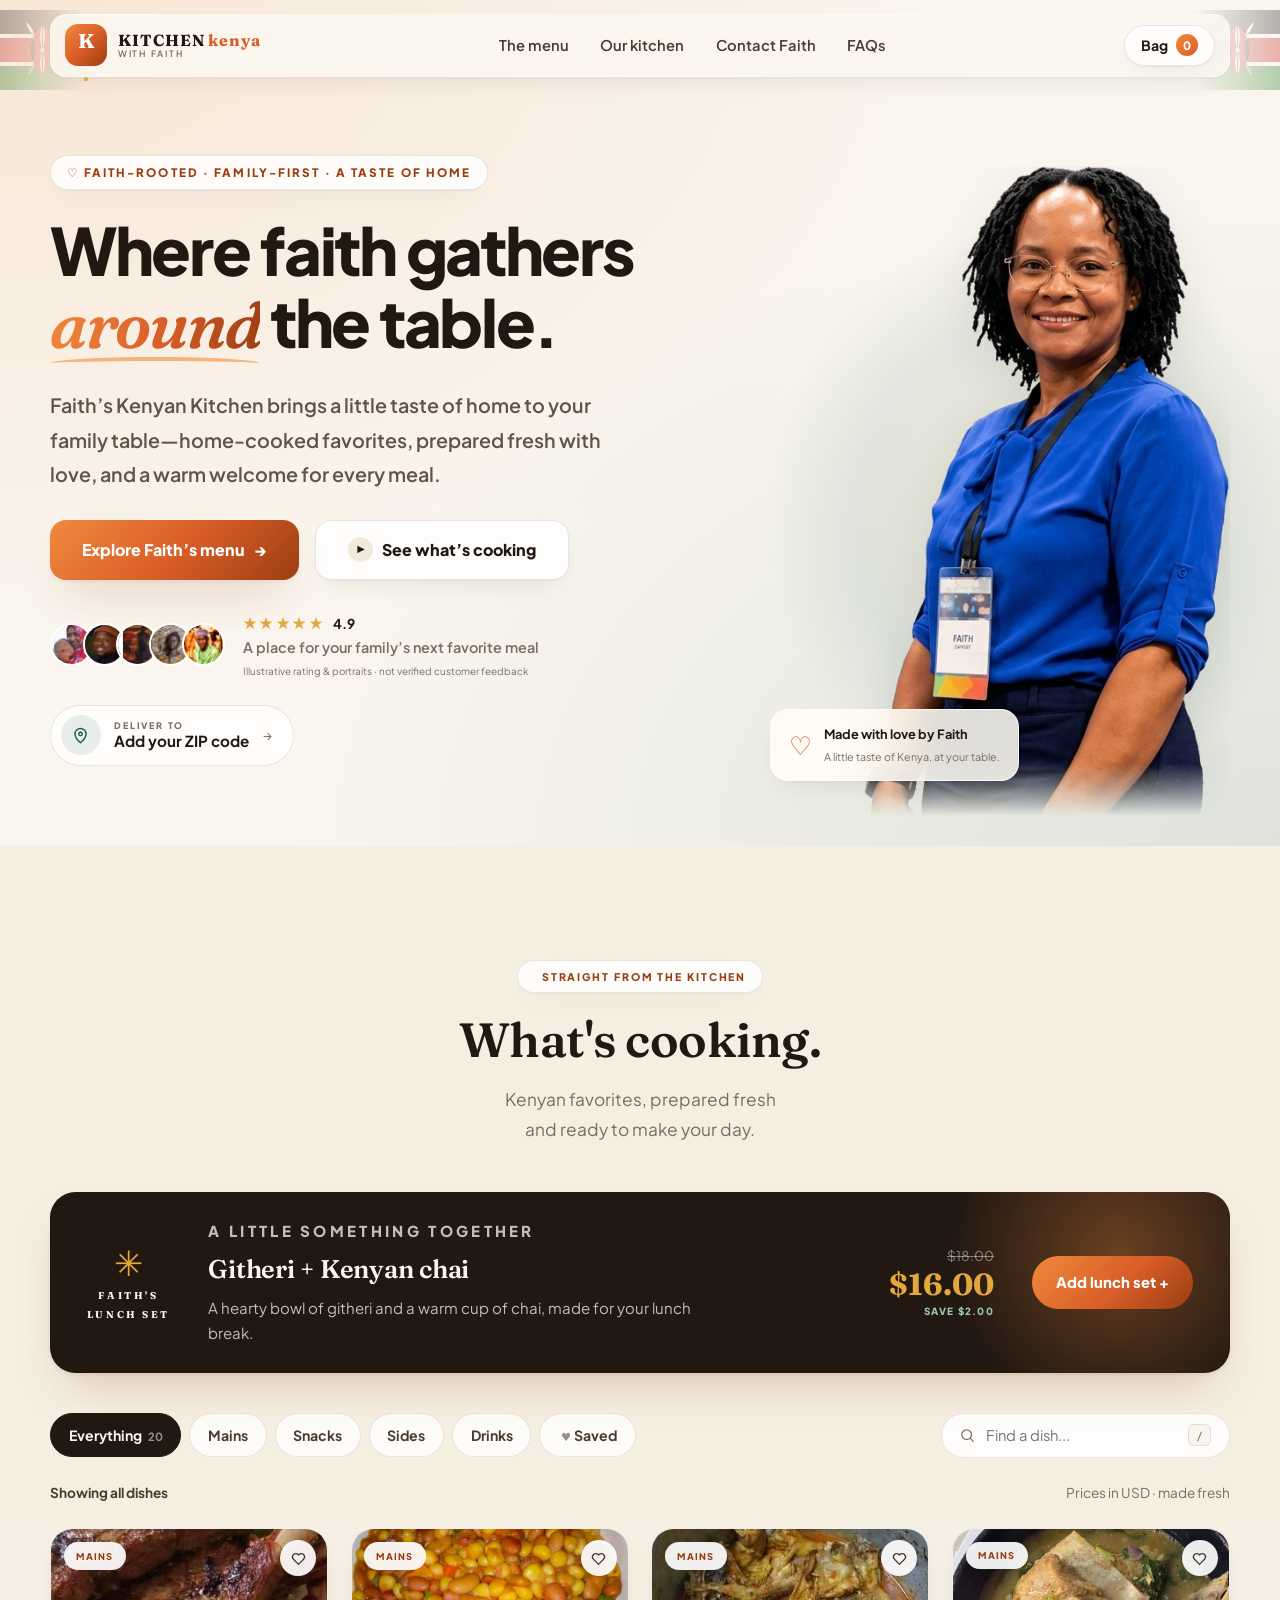
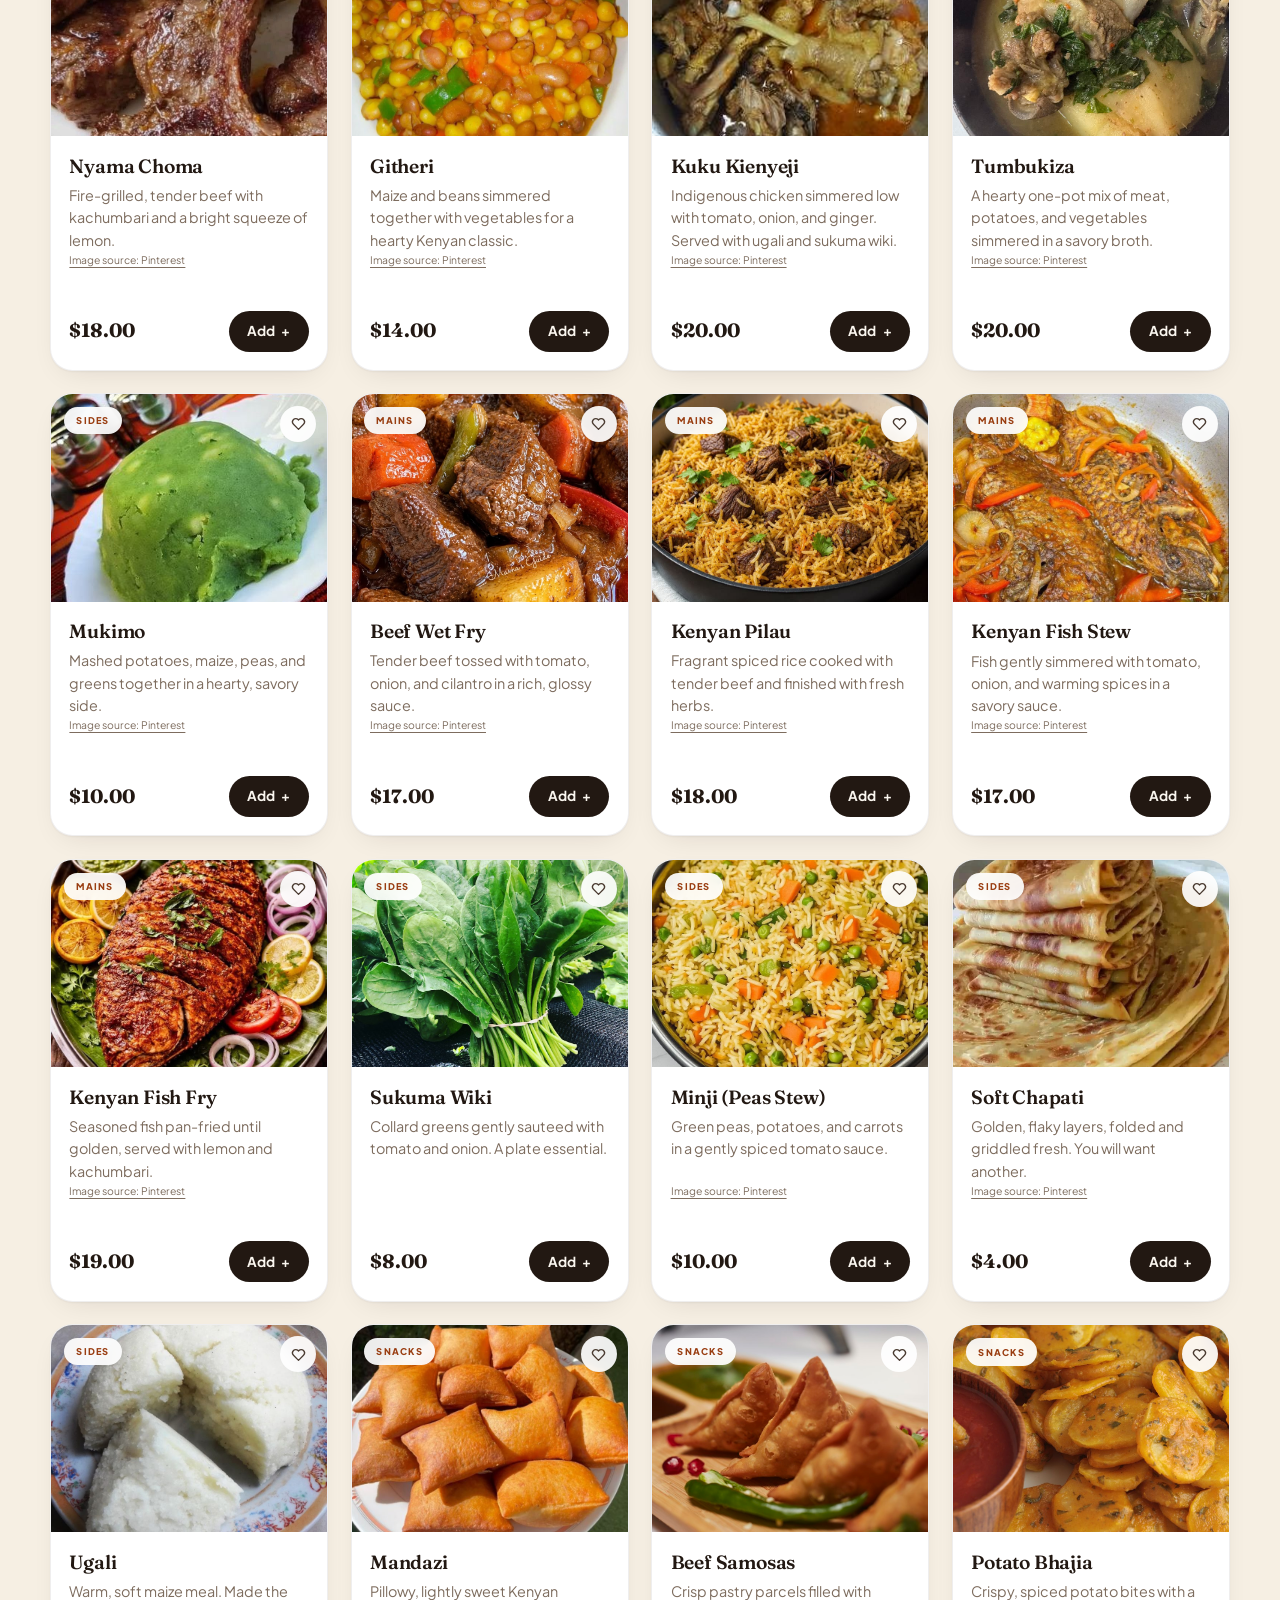
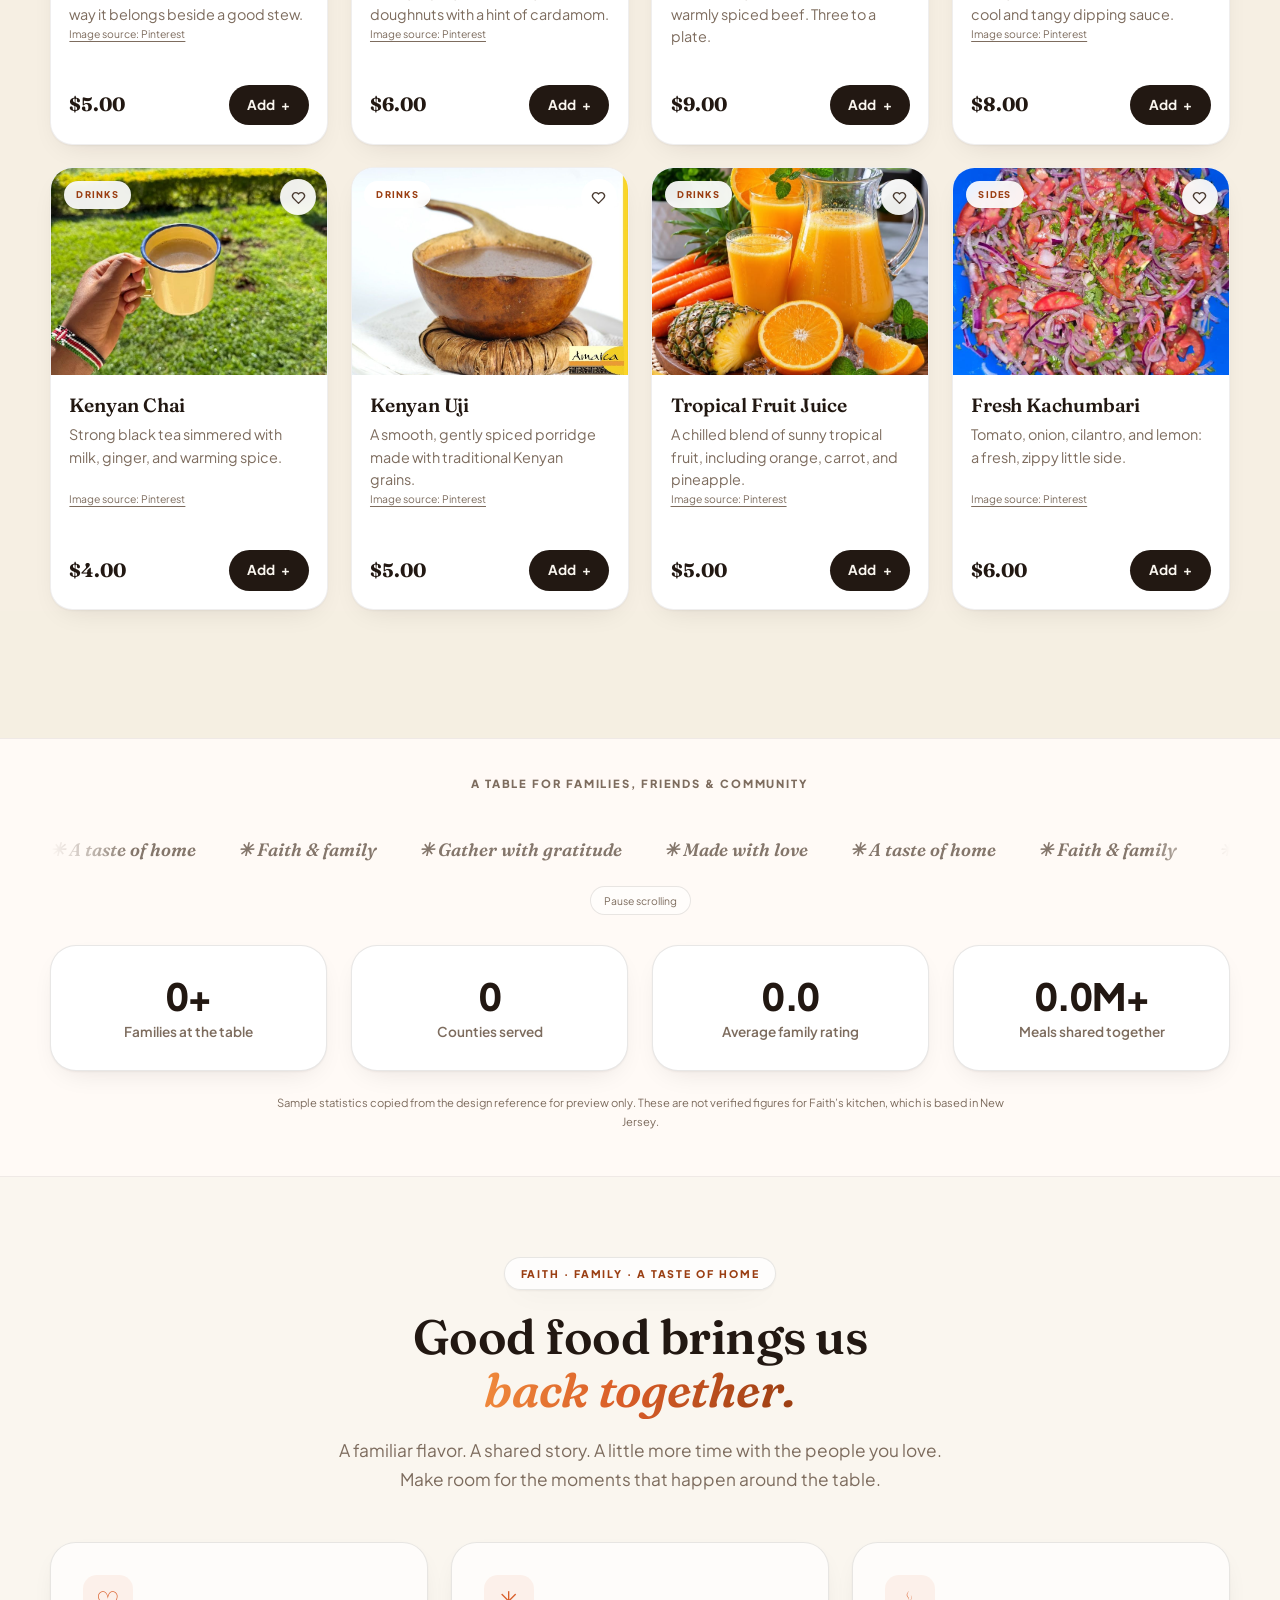
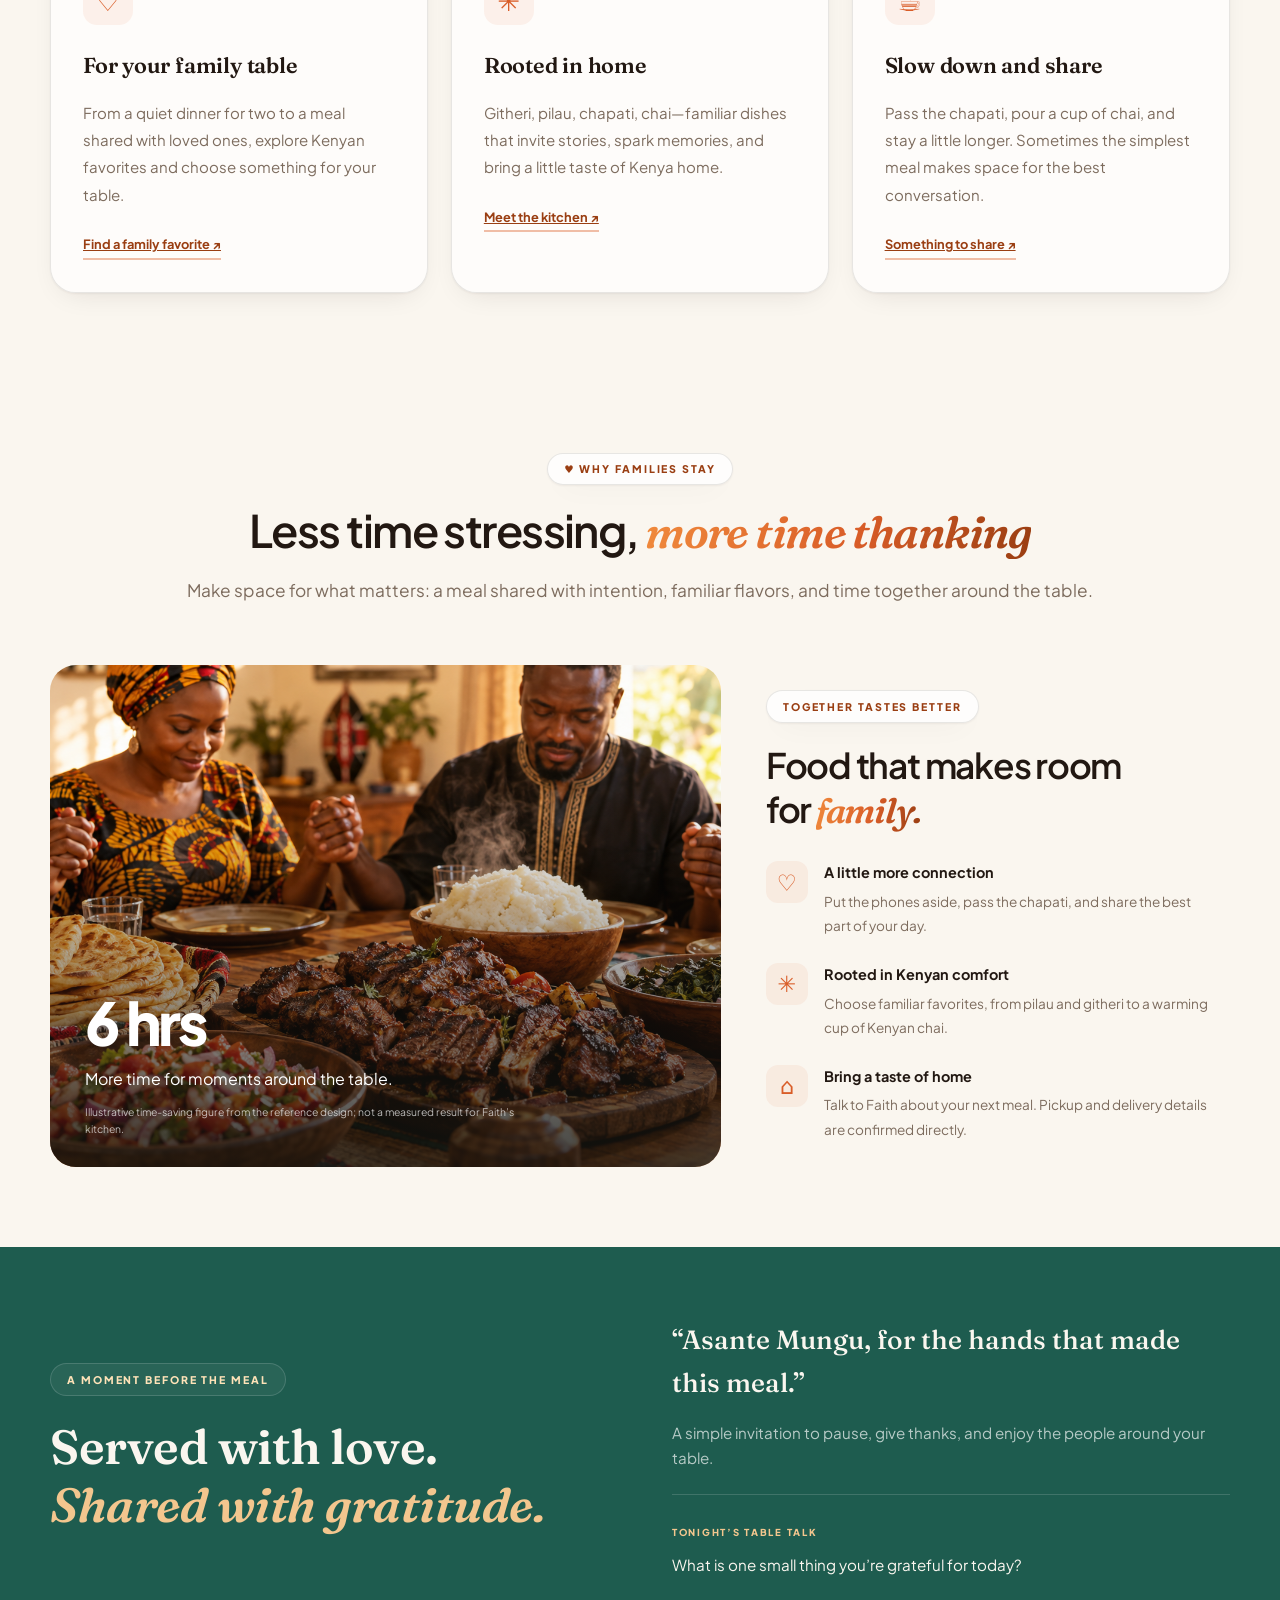
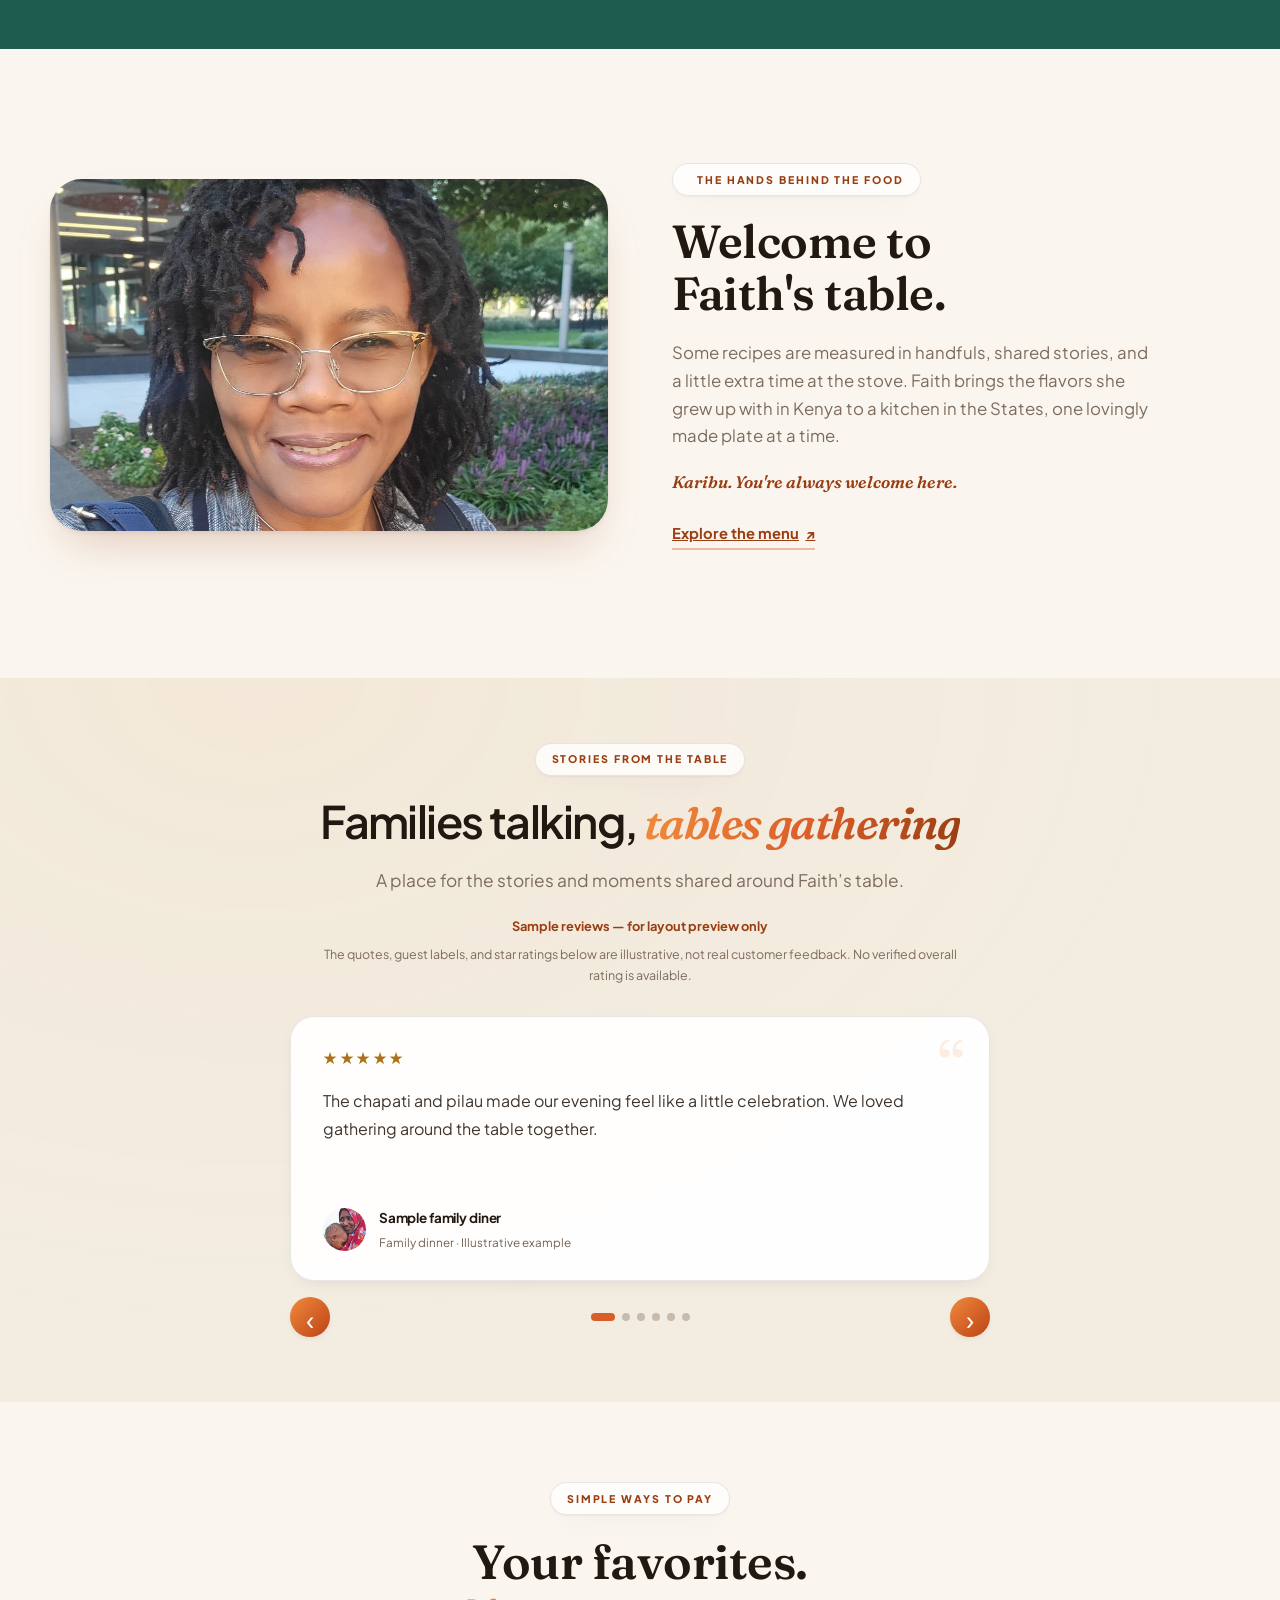
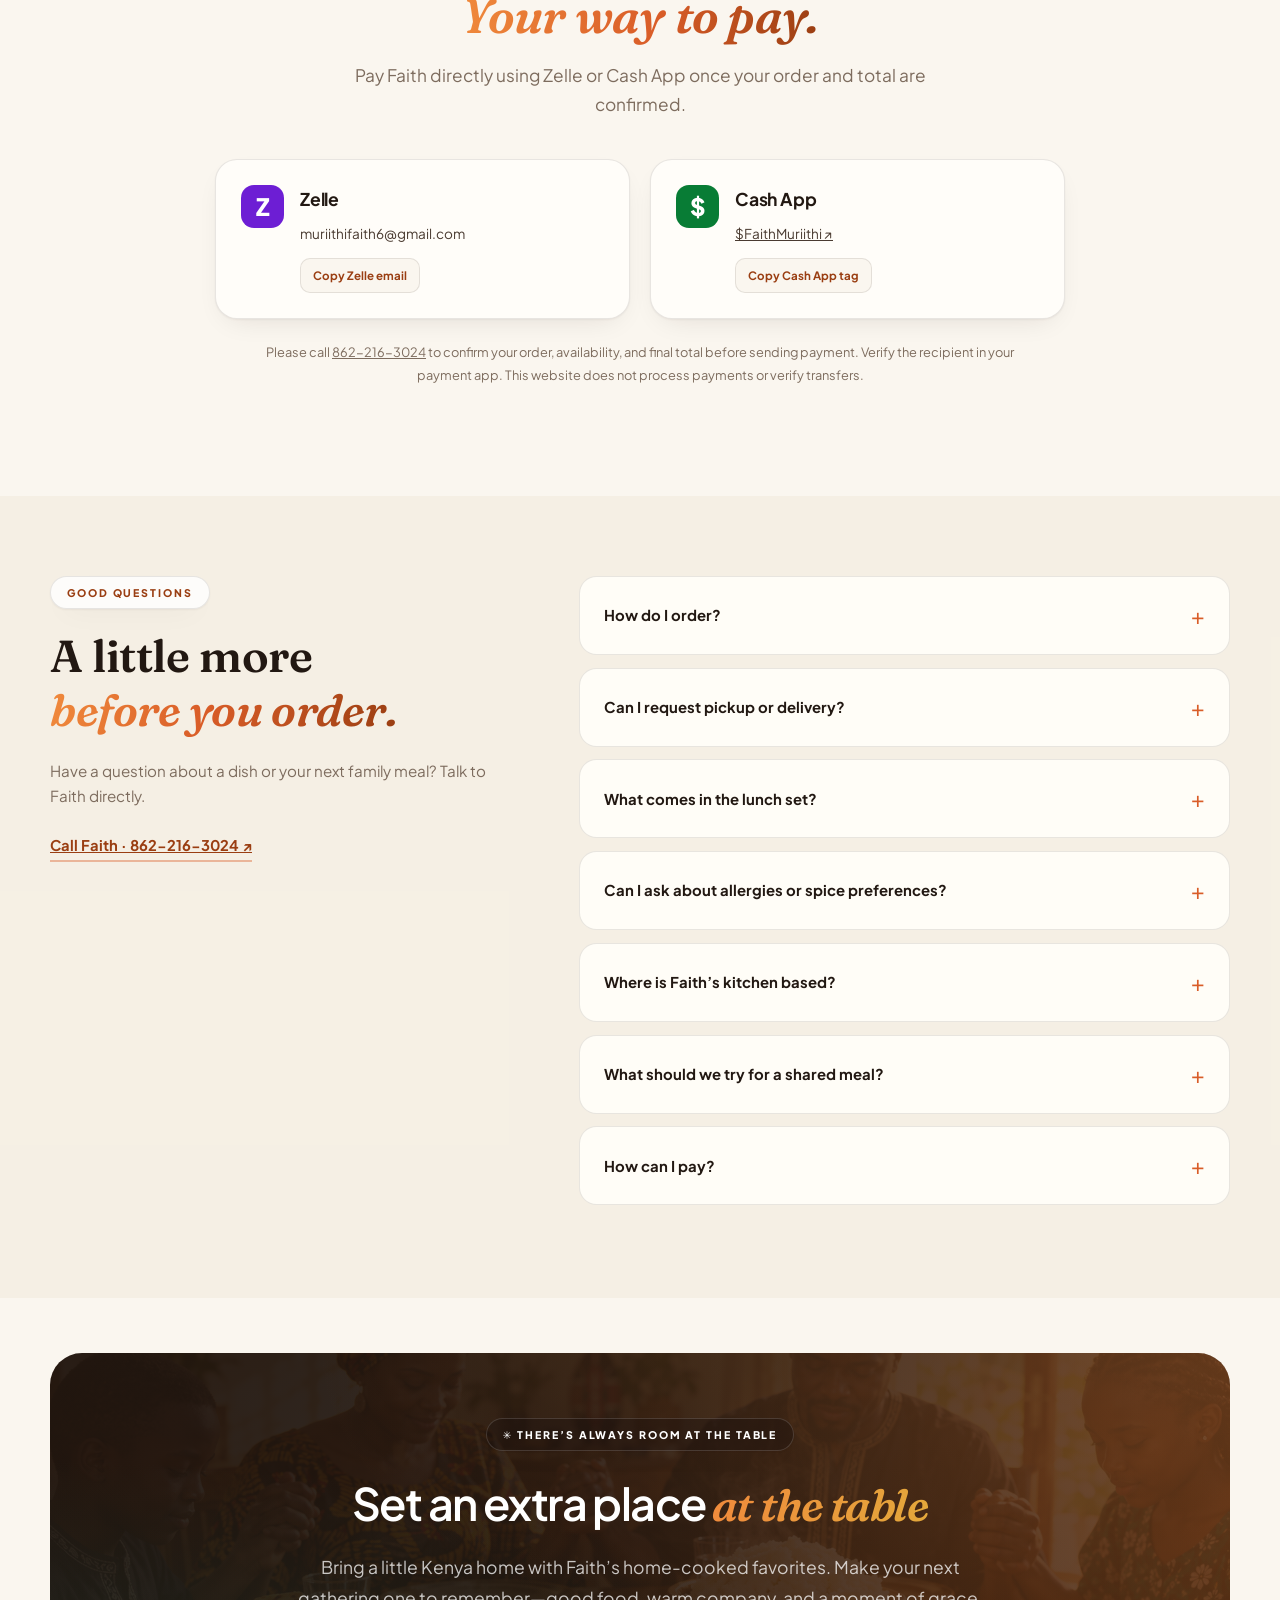
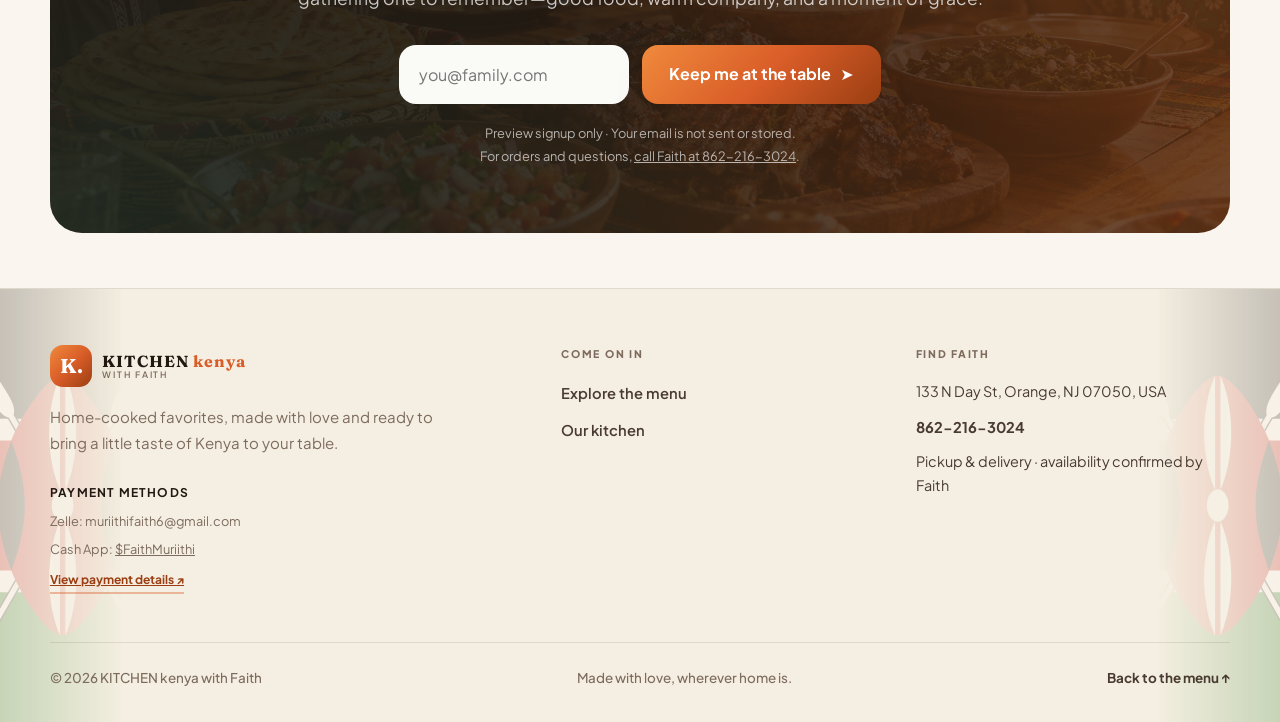
==== faith-kitchen-website/faith-kitchen/index.html @ f650b689 "commite" ====
<!DOCTYPE html>

<html lang="en">
<head>
<meta charset="utf-8"/>
<meta content="width=device-width, initial-scale=1" name="viewport"/>
<meta content="#f6f2e9" name="theme-color"/>
<meta content="Discover Kenyan home cooking by Faith. Browse the menu, find your favorite, and place an order request." name="description"/>
<title>KITCHEN kenya with Faith | A taste of home</title>
<script defer="" src="script.js"></script>
<link href="fonts.css" rel="stylesheet"/><link href="styles.css" rel="stylesheet"/><link href="reference-sections.css" rel="stylesheet"/></head>
<body>
<header class="navbar kenya-edge-accent"><div class="container"><div class="nav-inner"><a class="brand" href="#home"><span class="brand-mark">K<span>.</span></span><span class="brand-name">KITCHEN <span>kenya</span><small>with Faith</small></span></a><nav aria-label="Main navigation" class="nav-links"><a href="#menu">The menu</a><a href="#story">Our kitchen</a><a href="#contact">Contact Faith</a><a href="#questions">FAQs</a></nav><div class="nav-actions"><button aria-label="Open shopping bag" class="cart-button" id="open-cart">Bag <span class="cart-count" id="cart-count">0</span></button><button aria-controls="mobile-menu" aria-expanded="false" aria-label="Open menu" class="menu-toggle" id="menu-toggle">☰</button></div></div></div><div class="mobile-menu" id="mobile-menu"><div class="container"><nav><a href="#menu">The menu</a><a href="#story">Our kitchen</a><a href="#contact">Contact Faith</a><a href="#questions">FAQs</a></nav></div></div><span aria-hidden="true" class="kenya-flag-edge kenya-flag-left"></span><span aria-hidden="true" class="kenya-flag-edge kenya-flag-right"></span></header>
<main id="home">
<section aria-labelledby="hero-title" class="hero reference-hero"><div class="container reference-hero-inner portrait-hero-layout"><div class="portrait-hero-copy"><p class="eyebrow-pill">♡ Faith-rooted · Family-first · A taste of home</p><h1>Where faith gathers <em class="reference-italic">around</em> the table.</h1><p class="reference-hero-sub">Faith’s Kenyan Kitchen brings a little taste of home to your family table—home-cooked favorites, prepared fresh with love, and a warm welcome for every meal.</p><div class="reference-actions"><a class="btn btn-primary btn-lg sheen" href="#menu">Explore Faith’s menu <span>→</span></a><a class="btn btn-ghost btn-lg" href="#menu"><span class="play-dot">▶</span> See what’s cooking</a></div><div class="reference-proof"><div class="reference-avatars"><img alt="Illustrative family portrait" src="assets/guest-0.jpg"/><img alt="Illustrative family portrait" src="assets/guest-1.jpg"/><img alt="Illustrative family portrait" src="assets/guest-2.jpg"/><img alt="Illustrative family portrait" src="assets/guest-3.jpg"/><img alt="Illustrative family portrait" src="assets/guest-4.jpg"/></div><div><div class="reference-stars">★★★★★ <strong>4.9</strong></div><p>A place for your family’s next favorite meal</p><small>Illustrative rating &amp; portraits · not verified customer feedback</small></div></div><div class="reference-delivery"><button class="delivery-prompt" id="hero-open-area" type="button">
<span aria-hidden="true" class="delivery-pin"><svg fill="none" viewbox="0 0 24 24"><path d="M19 10.1c0 5.2-7 11-7 11s-7-5.8-7-11a7 7 0 1 1 14 0Z" stroke="currentColor" stroke-width="1.8"></path><circle cx="12" cy="10" r="2.2" stroke="currentColor" stroke-width="1.8"></circle></svg></span>
<span class="delivery-copy"><small>DELIVER TO</small><strong id="hero-area-label">Add your ZIP code</strong></span>
<span aria-hidden="true" class="delivery-arrow">→</span>
</button></div></div><div class="portrait-hero-art"><div aria-hidden="true" class="portrait-halo"></div><img alt="Faith, the home cook behind Kitchen Kenya with Faith" class="faith-cutout" fetchpriority="high" src="assets/faith-cutout.png"/><div class="portrait-label"><span aria-hidden="true">♡</span><div><strong>Made with love by Faith</strong><small>A little taste of Kenya, at your table.</small></div></div></div></div></section><section aria-labelledby="menu-title" class="menu-section" id="menu"><div class="container">
<div class="section-head">
<div><p class="eyebrow-pill"><span class="eyebrow-line"></span> Straight from the kitchen</p><h2 id="menu-title">What's cooking<span class="heading-period">.</span></h2></div>
<p class="section-sub">Kenyan favorites, prepared fresh<br/>and ready to make your day.</p>
</div>
<div class="combo-banner">
<div aria-hidden="true" class="combo-art"><span>✳</span><span>FAITH'S<br/>LUNCH SET</span></div>
<div class="combo-copy"><p class="combo-kicker">A little something together</p><h3>Githeri + Kenyan chai</h3><p>A hearty bowl of githeri and a warm cup of chai, made for your lunch break.</p></div>
<div class="combo-price"><span class="old-price">$18.00</span><strong>$16.00</strong><small>Save $2.00</small></div>
<button class="combo-add" id="add-combo" type="button">Add lunch set <span aria-hidden="true">+</span></button>
</div>
<div class="menu-controls">
<div aria-label="Filter dishes by category" class="category-list" id="category-list" role="group">
<button class="category-button is-active" data-category="All" type="button">Everything <span id="dish-count">18</span></button>
<button class="category-button" data-category="Mains" type="button">Mains</button>
<button class="category-button" data-category="Snacks" type="button">Snacks</button>
<button class="category-button" data-category="Sides" type="button">Sides</button>
<button class="category-button" data-category="Drinks" type="button">Drinks</button>
<button class="category-button saved-filter" data-category="Saved" type="button"><span aria-hidden="true">♥</span> Saved</button>
</div>
<label class="search-box">
<svg aria-hidden="true" fill="none" viewbox="0 0 24 24"><circle cx="10.8" cy="10.8" r="6.8" stroke="currentColor" stroke-width="1.7"></circle><path d="m16 16 4.2 4.2" stroke="currentColor" stroke-linecap="round" stroke-width="1.7"></path></svg>
<input aria-label="Search dishes" id="menu-search" placeholder="Find a dish..." type="search"/>
<kbd>/</kbd>
</label>
</div>
<div class="results-line"><p aria-live="polite" id="results-count">Showing all dishes</p><span>Prices in USD <span aria-hidden="true">·</span> made fresh</span></div>
<div class="menu-grid" id="menu-grid"></div>
<p class="empty-state" hidden="" id="empty-state">No dishes found. Try another name or category.</p>
</div></section><section class="reference-social"><div class="container"><p class="reference-trust-title">A TABLE FOR FAMILIES, FRIENDS &amp; COMMUNITY</p><div aria-hidden="true" class="reference-marquee animated-marquee"><div class="marquee-track"><div class="marquee-group"><span>✳ A taste of home</span><span>✳ Faith &amp; family</span><span>✳ Gather with gratitude</span><span>✳ Made with love</span><span>✳ A taste of home</span><span>✳ Faith &amp; family</span><span>✳ Gather with gratitude</span><span>✳ Made with love</span></div><div aria-hidden="true" class="marquee-group"><span>✳ A taste of home</span><span>✳ Faith &amp; family</span><span>✳ Gather with gratitude</span><span>✳ Made with love</span><span>✳ A taste of home</span><span>✳ Faith &amp; family</span><span>✳ Gather with gratitude</span><span>✳ Made with love</span></div></div></div><button aria-pressed="false" class="marquee-control" type="button">Pause scrolling</button><div class="reference-stats"><article><strong aria-label="12,400+" data-count-decimals="0" data-count-suffix="+" data-count-target="12400">12,400+</strong><span>Families at the table</span></article><article><strong aria-label="38" data-count-decimals="0" data-count-suffix="" data-count-target="38">38</strong><span>Counties served</span></article><article><strong aria-label="4.9" data-count-decimals="1" data-count-suffix="" data-count-target="4.9">4.9</strong><span>Average family rating</span></article><article><strong aria-label="1.2M+" data-count-decimals="1" data-count-suffix="M+" data-count-target="1.2">1.2M+</strong><span>Meals shared together</span></article></div><p class="reference-demo-note">Sample statistics copied from the design reference for preview only. These are not verified figures for Faith’s kitchen, which is based in New Jersey.</p></div></section>
<section aria-labelledby="gather-title" class="gather-section"><div class="container"><div class="section-head"><p class="eyebrow-pill">Faith · Family · A taste of home</p><h2 id="gather-title">Good food brings us<br/><em class="grad-italic">back together.</em></h2><p class="section-sub">A familiar flavor. A shared story. A little more time with the people you love. Make room for the moments that happen around the table.</p></div><div class="gather-grid"><article class="gather-card"><span aria-hidden="true" class="gather-icon">♡</span><h3>For your family table</h3><p>From a quiet dinner for two to a meal shared with loved ones, explore Kenyan favorites and choose something for your table.</p><a class="text-button" href="#menu">Find a family favorite ↗</a></article><article class="gather-card"><span aria-hidden="true" class="gather-icon">✳</span><h3>Rooted in home</h3><p>Githeri, pilau, chapati, chai—familiar dishes that invite stories, spark memories, and bring a little taste of Kenya home.</p><a class="text-button" href="#story">Meet the kitchen ↗</a></article><article class="gather-card"><span aria-hidden="true" class="gather-icon">☕</span><h3>Slow down and share</h3><p>Pass the chapati, pour a cup of chai, and stay a little longer. Sometimes the simplest meal makes space for the best conversation.</p><a class="text-button" href="#menu">Something to share ↗</a></article></div></div></section>
<section class="reference-benefits"><div class="container"><div class="section-head benefit-reveal"><p class="eyebrow-pill">♥ Why families stay</p><h2>Less time stressing, <em class="reference-italic">more time thanking</em></h2><p class="section-sub">Make space for what matters: a meal shared with intention, familiar flavors, and time together around the table.</p></div><div class="benefit-layout"><figure class="benefit-image benefit-reveal"><img alt="A Kenyan family giving thanks around a table of Kenyan food" loading="lazy" src="assets/family-table.png"/><figcaption><strong aria-label="6 hours, illustrative time-saving figure" data-count-decimals="0" data-count-suffix=" hrs" data-count-target="6">6 hrs</strong><p>More time for moments around the table.</p><small>Illustrative time-saving figure from the reference design; not a measured result for Faith’s kitchen.</small></figcaption></figure><div class="benefit-copy benefit-reveal"><p class="eyebrow-pill">Together tastes better</p><h3>Food that makes room<br/>for <em class="reference-italic">family.</em></h3><article><span>♡</span><div><h4>A little more connection</h4><p>Put the phones aside, pass the chapati, and share the best part of your day.</p></div></article><article><span>✳</span><div><h4>Rooted in Kenyan comfort</h4><p>Choose familiar favorites, from pilau and githeri to a warming cup of Kenyan chai.</p></div></article><article><span>⌂</span><div><h4>Bring a taste of home</h4><p>Talk to Faith about your next meal. Pickup and delivery details are confirmed directly.</p></div></article></div></div></div></section><section aria-labelledby="grace-title" class="grace-section"><div class="container grace-panel"><div><p class="eyebrow-pill">A moment before the meal</p><h2 id="grace-title">Served with love.<br/><em>Shared with gratitude.</em></h2></div><div class="grace-copy"><blockquote>“Asante Mungu, for the hands that made this meal.”</blockquote><p>A simple invitation to pause, give thanks, and enjoy the people around your table.</p><div class="table-prompt"><span>TONIGHT’S TABLE TALK</span><p>What is one small thing you’re grateful for today?</p></div></div></div></section><section aria-labelledby="story-title" class="story-section" id="story"><div class="container story-grid">
<div class="story-image"><img alt="Faith, the home cook behind Kitchen Kenya with Faith" src="assets/faith-story.jpg" style="object-position: center 36%;"/></div>
<div class="story-copy"><p class="eyebrow-pill"><span class="eyebrow-line"></span> The hands behind the food</p><h2 id="story-title">Welcome to<br/>Faith's table.</h2><p>Some recipes are measured in handfuls, shared stories, and a little extra time at the stove. Faith brings the flavors she grew up with in Kenya to a kitchen in the States, one lovingly made plate at a time.</p><p class="story-signature">Karibu. You're always welcome here.</p><a class="text-button" href="#menu">Explore the menu <span aria-hidden="true">↗</span></a></div>
</div></section>
<section aria-labelledby="reviews-title" class="reviews-section reference-reviews" id="testimonials"><div class="container"><div class="section-head"><p class="eyebrow-pill">Stories from the table</p><h2 id="reviews-title">Families talking, <em class="reference-italic">tables gathering</em></h2><p class="section-sub">A place for the stories and moments shared around Faith’s table.</p></div><div class="review-disclosure"><strong>Sample reviews — for layout preview only</strong><p>The quotes, guest labels, and star ratings below are illustrative, not real customer feedback. No verified overall rating is available.</p></div><div class="reviews-grid"><article class="review-card reference-review-slide active"><div aria-label="Illustrative five-star rating" class="review-stars">★★★★★ <small>Sample rating</small></div><span aria-hidden="true" class="review-quote-mark">“</span><blockquote>The chapati and pilau made our evening feel like a little celebration. We loved gathering around the table together.</blockquote><div class="review-person"><span aria-hidden="true" class="review-avatar"><img alt="Illustrative portrait" src="assets/guest-0.jpg"/></span><div><h3>Sample family diner</h3><p>Family dinner · Illustrative example</p></div></div></article><article class="review-card reference-review-slide"><div aria-label="Illustrative five-star rating" class="review-stars">★★★★★ <small>Sample rating</small></div><span aria-hidden="true" class="review-quote-mark">“</span><blockquote>A warm bowl of githeri and a cup of chai—simple, comforting flavors that made a busy day feel a little slower.</blockquote><div class="review-person"><span aria-hidden="true" class="review-avatar"><img alt="Illustrative portrait" src="assets/guest-1.jpg"/></span><div><h3>Sample lunch guest</h3><p>A comforting lunch · Illustrative example</p></div></div></article><article class="review-card reference-review-slide"><div aria-label="Illustrative five-star rating" class="review-stars">★★★★★ <small>Sample rating</small></div><span aria-hidden="true" class="review-quote-mark">“</span><blockquote>The familiar Kenyan flavors brought back such lovely memories. Sharing the meal was the best part of our weekend.</blockquote><div class="review-person"><span aria-hidden="true" class="review-avatar"><img alt="Illustrative portrait" src="assets/guest-2.jpg"/></span><div><h3>Sample returning guest</h3><p>A taste of home · Illustrative example</p></div></div></article><article aria-hidden="true" class="review-card reference-review-slide"><div aria-label="Illustrative five-star rating" class="review-stars">★★★★★ <small>Sample rating</small></div><span aria-hidden="true" class="review-quote-mark">“</span><blockquote>Passing chapati around the table made our weekend dinner feel extra special. Simple food, good conversation, and everyone together.</blockquote><div class="review-person"><span aria-hidden="true" class="review-avatar"><img alt="Illustrative portrait" src="assets/guest-3.jpg"/></span><div><h3>Sample family host</h3><p>Sharing a weekend meal · Illustrative example</p></div></div></article><article aria-hidden="true" class="review-card reference-review-slide"><div aria-label="Illustrative five-star rating" class="review-stars">★★★★★ <small>Sample rating</small></div><span aria-hidden="true" class="review-quote-mark">“</span><blockquote>A cup of Kenyan chai and a few mandazi made the perfect excuse to sit down, catch up, and enjoy a little time together.</blockquote><div class="review-person"><span aria-hidden="true" class="review-avatar"><img alt="Illustrative portrait" src="assets/guest-4.jpg"/></span><div><h3>Sample chai guest</h3><p>A moment to slow down · Illustrative example</p></div></div></article><article aria-hidden="true" class="review-card reference-review-slide"><div aria-label="Illustrative five-star rating" class="review-stars">★★★★★ <small>Sample rating</small></div><span aria-hidden="true" class="review-quote-mark">“</span><blockquote>Pilau and kachumbari are the flavors I think of when I think of home. This is the kind of meal I love sharing with family.</blockquote><div class="review-person"><span aria-hidden="true" class="review-avatar"><img alt="Illustrative portrait" src="assets/guest-0.jpg"/></span><div><h3>Sample home-food lover</h3><p>Familiar flavors · Illustrative example</p></div></div></article></div><div class="review-carousel-controls"><button aria-label="Previous sample review" class="reference-next" id="previous-review" type="button">‹</button><div aria-label="Select sample review" class="review-dots"><button aria-label="Show sample review 1" aria-pressed="true" data-review-index="0" type="button"></button><button aria-label="Show sample review 2" aria-pressed="false" data-review-index="1" type="button"></button><button aria-label="Show sample review 3" aria-pressed="false" data-review-index="2" type="button"></button><button aria-label="Show sample review 4" aria-pressed="false" data-review-index="3" type="button"></button><button aria-label="Show sample review 5" aria-pressed="false" data-review-index="4" type="button"></button><button aria-label="Show sample review 6" aria-pressed="false" data-review-index="5" type="button"></button></div><button aria-label="Next sample review" class="reference-next" id="next-review" type="button">›</button></div><p aria-live="polite" class="sr-only" id="review-position">Sample review 1 of 6</p></div></section><section aria-labelledby="payments-title" class="payments-section" id="payments"><div class="container"><div class="section-head"><p class="eyebrow-pill">Simple ways to pay</p><h2 id="payments-title">Your favorites.<br/><em class="reference-italic">Your way to pay.</em></h2><p class="section-sub">Pay Faith directly using Zelle or Cash App once your order and total are confirmed.</p></div><div class="payment-methods"><article class="payment-method"><span aria-hidden="true" class="payment-badge zelle-badge">Z</span><div><h3>Zelle</h3><p class="payment-handle">muriithifaith6@gmail.com</p><button class="payment-copy" data-copy-payment="muriithifaith6@gmail.com" type="button">Copy Zelle email</button></div></article><article class="payment-method"><span aria-hidden="true" class="payment-badge cashapp-badge">$</span><div><h3>Cash App</h3><a class="payment-handle" href="https://cash.app/$FaithMuriithi" rel="noopener noreferrer" target="_blank">$FaithMuriithi ↗</a><button class="payment-copy" data-copy-payment="$FaithMuriithi" type="button">Copy Cash App tag</button></div></article></div><p class="payment-note">Please call <a href="tel:+18622163024">862-216-3024</a> to confirm your order, availability, and final total before sending payment. Verify the recipient in your payment app. This website does not process payments or verify transfers.</p><p aria-live="polite" class="payment-status"></p></div></section><section aria-labelledby="faq-title" class="faq-section" id="questions"><div class="container faq-layout"><div><p class="eyebrow-pill">Good questions</p><h2 id="faq-title">A little more<br/><em class="grad-italic">before you order.</em></h2><p>Have a question about a dish or your next family meal? Talk to Faith directly.</p><a class="text-button" href="tel:+18622163024">Call Faith · 862-216-3024 ↗</a></div><div class="faq-list"><details><summary>How do I order?<span aria-hidden="true">+</span></summary><p>Explore the menu, add your favorites to your bag, and review your choices. The website’s checkout is a local demo and does not send an order or take payment. For a real order, call Faith at 862-216-3024 to confirm availability and details.</p></details><details><summary>Can I request pickup or delivery?<span aria-hidden="true">+</span></summary><p>You can select pickup or delivery in the order form and save your US ZIP code. Faith confirms delivery availability, timing, and pickup arrangements directly. Entering a ZIP code does not guarantee delivery coverage.</p></details><details><summary>What comes in the lunch set?<span aria-hidden="true">+</span></summary><p>The lunch set pairs githeri with Kenyan chai for $16.00—a $2.00 saving on their combined regular price of $18.00. Add it to your bag from the menu’s lunch-set banner.</p></details><details><summary>Can I ask about allergies or spice preferences?<span aria-hidden="true">+</span></summary><p>Please discuss allergies, ingredients, and dietary requirements directly with Faith before ordering. The demo form also has a notes field, but it does not send your request. Suitability and substitutions must be confirmed with Faith.</p></details><details><summary>Where is Faith’s kitchen based?<span aria-hidden="true">+</span></summary><p>Faith’s kitchen is listed at 133 N Day St, Orange, NJ 07050, USA. Call 862-216-3024 to confirm availability and make arrangements before visiting.</p></details><details><summary>What should we try for a shared meal?<span aria-hidden="true">+</span></summary><p>Explore the menu together: nyama choma with kachumbari, pilau, or a stew paired with chapati or ugali. Finish with Kenyan chai and mandazi. Ask Faith to confirm portions and quantities for your group.</p></details><details><summary>How can I pay?<span aria-hidden="true">+</span></summary><p>After Faith confirms your order and final total, you can pay using Zelle to muriithifaith6@gmail.com or Cash App to $FaithMuriithi. Confirm the recipient in your app before paying. Payments happen outside this website; it does not process or verify transfers.</p></details></div></div></section><section class="gather-cta reference-signup"><div class="container"><div class="reference-signup-panel"><p class="eyebrow-pill">✳ There’s always room at the table</p><h2>Set an extra place <em class="reference-italic">at the table</em></h2><p>Bring a little Kenya home with Faith’s home-cooked favorites. Make your next gathering one to remember—good food, warm company, and a moment of grace.</p><form id="family-signup"><label class="sr-only" for="family-email">Email address</label><input autocomplete="email" id="family-email" name="email" placeholder="you@family.com" required="" type="email"/><button class="btn btn-primary btn-lg sheen" type="submit">Keep me at the table <span>➤</span></button></form><p id="family-signup-status" role="status"></p><small>Preview signup only · Your email is not sent or stored.<br/>For orders and questions, <a href="tel:+18622163024">call Faith at 862-216-3024</a>.</small></div></div></section></main>
<footer class="site-footer kenya-edge-accent" id="contact"><div class="container"><div class="footer-grid"><div class="footer-brand-col"><a class="brand" href="#home"><span class="brand-mark">K.</span><span class="brand-name">KITCHEN <span>kenya</span><small>with Faith</small></span></a><p class="footer-tag">Home-cooked favorites, made with love and ready to bring a little taste of Kenya to your table.</p><div class="footer-payment-info"><strong>Payment methods</strong><p>Zelle: <span>muriithifaith6@gmail.com</span></p><p>Cash App: <a href="https://cash.app/$FaithMuriithi" rel="noopener noreferrer" target="_blank">$FaithMuriithi</a></p><a class="text-button" href="#payments">View payment details ↗</a></div></div><div class="footer-col"><h3>Come on in</h3><ul><li><a href="#menu">Explore the menu</a></li><li><a href="#story">Our kitchen</a></li></ul></div><div class="footer-col"><h3>Find Faith</h3><ul class="footer-contacts"><li>133 N Day St, Orange, NJ 07050, USA</li><li><a href="tel:+18622163024">862-216-3024</a></li><li>Pickup &amp; delivery · availability confirmed by Faith</li></ul></div></div><div class="footer-bottom"><span>© <span id="year"></span> KITCHEN kenya with Faith</span><span>Made with love, wherever home is.</span><a class="footer-back" href="#menu">Back to the menu ↑</a></div></div><span aria-hidden="true" class="kenya-flag-edge kenya-flag-left"></span><span aria-hidden="true" class="kenya-flag-edge kenya-flag-right"></span></footer>
<div class="overlay" hidden="" id="overlay"></div>
<aside aria-hidden="true" aria-labelledby="cart-title" aria-modal="true" class="cart-drawer" id="cart-drawer" inert="" role="dialog">
<div class="drawer-header"><div><p class="eyebrow-pill">A little something good</p><h2 id="cart-title">Your bag<span class="heading-period">.</span></h2></div><button aria-label="Close bag" class="icon-button" data-close="" type="button">×</button></div>
<div class="cart-items" id="cart-items"></div>
<div class="cart-empty" id="cart-empty"><span aria-hidden="true" class="empty-bowl">♡</span><h3>Your bag is hungry.</h3><p>There's something lovely on the menu.</p><button class="text-button" id="keep-browsing" type="button">Take a look <span aria-hidden="true">↗</span></button></div>
<div class="cart-footer" hidden="" id="cart-footer"><div class="subtotal-row"><span>Subtotal</span><strong id="cart-subtotal">$0.00</strong></div><div class="discount-row" hidden="" id="combo-discount-row"><span>Lunch set savings</span><strong id="combo-discount">−$0.00</strong></div><div class="total-row"><span>Estimated total</span><strong id="cart-total">$0.00</strong></div><p class="checkout-note">Faith confirms delivery or pickup details with you.</p><button class="btn btn-primary sheen checkout-button" id="checkout-button" type="button">Continue to order <span aria-hidden="true">→</span></button></div>
</aside>
<section aria-hidden="true" aria-labelledby="area-title" aria-modal="true" class="modal-shell area-modal" id="area-modal" inert="" role="dialog">
<div class="area-content"><button aria-label="Close delivery area form" class="icon-button modal-close" data-close="" type="button">×</button><span aria-hidden="true" class="area-icon">⌖</span><p class="eyebrow-pill">A quick check-in</p><h2 id="area-title">Where should Faith's food find you<span class="heading-period">?</span></h2><p>Enter your US ZIP code to keep it handy for checkout. Faith will confirm delivery availability directly.</p><form id="area-form"><label for="area-zip">Your ZIP code</label><div class="area-input-row"><input autocomplete="postal-code" id="area-zip" inputmode="numeric" name="zip" pattern="[0-9]{5}(-[0-9]{4})?" placeholder="e.g. 10001" required="" title="Enter a valid US ZIP code"/><button class="btn btn-primary sheen" type="submit">Save area <span aria-hidden="true">→</span></button></div></form><small class="area-disclaimer">ZIP is saved only in this browser. Delivery coverage is confirmed by Faith.</small></div>
</section>
<section aria-hidden="true" aria-labelledby="detail-title" aria-modal="true" class="modal-shell" id="detail-modal" inert="" role="dialog">
<button aria-label="Close dish details" class="icon-button modal-close" data-close="" type="button">×</button>
<div id="detail-content"></div>
</section>
<section aria-hidden="true" aria-labelledby="checkout-title" aria-modal="true" class="modal-shell checkout-modal" id="checkout-modal" inert="" role="dialog">
<div class="checkout-content"><button aria-label="Close order form" class="icon-button modal-close" data-close="" type="button">×</button>
<p class="eyebrow-pill">Just a few details</p><h2 id="checkout-title">Let's make it yours<span class="heading-period">.</span></h2>
<p class="checkout-intro">Review your order request details below. This is a local demo; call Faith at 862-216-3024 to place and confirm a real order.</p>
<div class="checkout-payments"><h3>Payment methods</h3><div class="payment-methods"><article class="payment-method"><span aria-hidden="true" class="payment-badge zelle-badge">Z</span><div><h3>Zelle</h3><p class="payment-handle">muriithifaith6@gmail.com</p><button class="payment-copy" data-copy-payment="muriithifaith6@gmail.com" type="button">Copy Zelle email</button></div></article><article class="payment-method"><span aria-hidden="true" class="payment-badge cashapp-badge">$</span><div><h3>Cash App</h3><a class="payment-handle" href="https://cash.app/$FaithMuriithi" rel="noopener noreferrer" target="_blank">$FaithMuriithi ↗</a><button class="payment-copy" data-copy-payment="$FaithMuriithi" type="button">Copy Cash App tag</button></div></article></div><p class="payment-note">Confirm your order and final total with Faith before paying. This demo form does not send orders, process payments, or confirm transfers.</p><p aria-live="polite" class="payment-status"></p></div><form id="order-form">
<label>Your name<input autocomplete="name" maxlength="80" name="name" placeholder="Name" required=""/></label>
<label>Email address<input autocomplete="email" maxlength="120" name="email" placeholder="you@example.com" required="" type="email"/></label>
<label>ZIP code<input autocomplete="postal-code" inputmode="numeric" name="zip" pattern="[0-9]{5}(-[0-9]{4})?" placeholder="Your ZIP code" required="" title="Enter a valid US ZIP code"/></label>
<label>Pickup or delivery<select name="fulfillment" required=""><option value="">Choose one</option><option>Pickup</option><option>Delivery (availability to be confirmed)</option></select></label>
<label class="full-field">A note for Faith <span class="optional">Optional</span><textarea maxlength="300" name="notes" placeholder="Allergies, spice preferences, or anything else..." rows="3"></textarea></label>
<div class="form-total"><span>Estimated total</span><strong id="checkout-subtotal">$0.00</strong></div>
<p class="demo-note">Demo only: this form saves the request in this browser. No order or payment is sent.</p>
<button class="btn btn-primary sheen checkout-button" type="submit">Save demo order request →</button>
</form>
</div>
</section>
<section aria-hidden="true" aria-labelledby="confirmation-title" aria-modal="true" class="modal-shell confirmation-modal" id="confirmation-modal" inert="" role="dialog">
<div class="confirmation-content"><button aria-label="Close confirmation" class="icon-button modal-close" data-close="" type="button">×</button><span aria-hidden="true" class="confirmation-mark">✓</span><p class="eyebrow-pill">Order request ready</p><h2 id="confirmation-title">Thank you, <span id="customer-name">friend</span><span class="heading-period">.</span></h2><p>Your request <strong id="order-number"></strong> is saved for this demo. Faith will confirm the details with you directly once a kitchen contact method is connected.</p><div class="confirmation-total"><span>Estimated subtotal</span><strong id="confirmation-total">$0.00</strong></div><button class="btn btn-primary sheen" id="done-button" type="button">Back to the menu <span aria-hidden="true">↗</span></button></div>
</section>
<div aria-live="polite" class="toast" id="toast" role="status"></div>
<button aria-label="Back to top" class="back-to-top" id="back-to-top">↑</button><svg aria-hidden="true" style="display:none"><symbol id="i-arrow" viewbox="0 0 24 24"><path d="M4 12h16m-6-6 6 6-6 6" fill="none" stroke="currentColor" stroke-width="2"></path></symbol></svg><script defer="True" src="reference-sections.js"></script></body>
</html>
---- faith-kitchen-website/faith-kitchen/fonts.css ----
@font-face {
  font-family: 'Fraunces';
  font-style: italic;
  font-weight: 600;
  font-display: swap;
  src: url(assets/reference-font-2.woff2) format('truetype');
}
@font-face {
  font-family: 'Fraunces';
  font-style: normal;
  font-weight: 500;
  font-display: swap;
  src: url(assets/reference-font-8.woff2) format('truetype');
}
@font-face {
  font-family: 'Fraunces';
  font-style: normal;
  font-weight: 600;
  font-display: swap;
  src: url(assets/reference-font-3.woff2) format('truetype');
}
@font-face {
  font-family: 'Fraunces';
  font-style: normal;
  font-weight: 700;
  font-display: swap;
  src: url(assets/reference-font-1.woff2) format('truetype');
}
@font-face {
  font-family: 'Plus Jakarta Sans';
  font-style: normal;
  font-weight: 400;
  font-display: swap;
  src: url(assets/reference-font-4.woff2) format('truetype');
}
@font-face {
  font-family: 'Plus Jakarta Sans';
  font-style: normal;
  font-weight: 500;
  font-display: swap;
  src: url(assets/reference-font-5.woff2) format('truetype');
}
@font-face {
  font-family: 'Plus Jakarta Sans';
  font-style: normal;
  font-weight: 600;
  font-display: swap;
  src: url(assets/reference-font-0.woff2) format('truetype');
}
@font-face {
  font-family: 'Plus Jakarta Sans';
  font-style: normal;
  font-weight: 700;
  font-display: swap;
  src: url(assets/reference-font-7.woff2) format('truetype');
}
@font-face {
  font-family: 'Plus Jakarta Sans';
  font-style: normal;
  font-weight: 800;
  font-display: swap;
  src: url(assets/reference-font-6.woff2) format('truetype');
}
---- faith-kitchen-website/faith-kitchen/styles.css ----
/* ============================================================
   KITCHEN kenya with Faith — Option B
   Premium design system: Fraunces + Plus Jakarta Sans, warm
   gradients, glassmorphism, ambient motion, scroll reveals.
   Pure CSS. No frameworks.
   ============================================================ */

:root {
  --ink: #221812;
  --ink-2: #4a3b31;
  --muted: #7d6c5e;
  --cream: #faf6ef;
  --cream-2: #f2ead9;
  --card: #ffffff;
  --brand: #d95d28;
  --brand-2: #f08a3c;
  --brand-deep: #9a3e12;
  --green: #1e5c4f;
  --gold: #e3a83b;
  --line: rgba(34, 24, 18, 0.1);
  --line-soft: rgba(34, 24, 18, 0.07);
  --paper: #fffdf7;

  --font-display: "Fraunces", Georgia, "Times New Roman", serif;
  --font-body: "Plus Jakarta Sans", ui-sans-serif, system-ui, -apple-system, sans-serif;

  --shadow-soft: 0 1px 2px rgba(34, 24, 18, 0.05), 0 10px 30px -14px rgba(34, 24, 18, 0.14);
  --shadow-lift: 0 2px 4px rgba(34, 24, 18, 0.06), 0 24px 48px -18px rgba(154, 62, 18, 0.28);
  --shadow-glow: 0 0 0 1px rgba(217, 93, 40, 0.18), 0 14px 44px -10px rgba(217, 93, 40, 0.5);
  --ease: cubic-bezier(0.22, 1, 0.36, 1);
}

/* ---------- base ---------- */
* { box-sizing: border-box; margin: 0; padding: 0; }
html { scroll-behavior: smooth; scroll-padding-top: 96px; }

body {
  font-family: var(--font-body);
  background-color: var(--cream);
  color: var(--ink);
  line-height: 1.65;
  -webkit-font-smoothing: antialiased;
  text-rendering: optimizeLegibility;
  overflow-x: hidden;
}

img { display: block; max-width: 100%; }
button { font: inherit; cursor: pointer; border: none; background: none; color: inherit; }
a { color: inherit; }
ul { list-style: none; }
[hidden] { display: none !important; }

h1, h2, h3, .brand-name { font-family: var(--font-display); font-weight: 600; letter-spacing: -0.01em; }

::selection { background: rgba(217, 93, 40, 0.24); color: var(--ink); }
:focus-visible { outline: 2px solid var(--brand); outline-offset: 3px; border-radius: 6px; }
body.no-scroll { overflow: hidden; }

.sr-only {
  position: absolute; width: 1px; height: 1px; padding: 0; margin: -1px;
  overflow: hidden; clip: rect(0 0 0 0); white-space: nowrap; border: 0;
}
.skip-link {
  position: fixed; left: 1rem; top: 1rem; z-index: 200;
  background: var(--ink); color: #fff; font-size: 0.85rem; font-weight: 700;
  padding: 0.6rem 1rem; border-radius: 0.75rem; text-decoration: none;
  transform: translateY(-300%); transition: transform 0.3s ease;
}
.skip-link:focus { transform: none; }

.ic { width: 20px; height: 20px; flex: none; }
.ic-sm { width: 16px; height: 16px; }
.ic-lg { width: 24px; height: 24px; }
.flip-up { transform: rotate(-90deg); }
.dot { color: var(--brand); }

.container { width: min(1180px, 100% - 2.5rem); margin-inline: auto; }

.bg-ambient {
  background:
    radial-gradient(42rem 42rem at 12% -8%, rgba(240, 138, 60, 0.16), transparent 65%),
    radial-gradient(38rem 38rem at 92% 4%, rgba(30, 92, 79, 0.1), transparent 62%),
    radial-gradient(30rem 30rem at 55% 115%, rgba(227, 168, 59, 0.12), transparent 60%);
}

/* ---------- buttons ---------- */
.btn {
  display: inline-flex; align-items: center; justify-content: center; gap: 0.55rem;
  font-weight: 700; font-size: 0.95rem; border-radius: 0.9rem;
  padding: 0.8rem 1.4rem; text-decoration: none; white-space: nowrap;
  transition: transform 0.3s var(--ease), box-shadow 0.3s var(--ease), background 0.3s ease, border-color 0.3s ease, color 0.3s ease;
}
.btn-primary {
  background: linear-gradient(135deg, var(--brand-2) 0%, var(--brand) 52%, var(--brand-deep) 100%);
  color: #fff; box-shadow: var(--shadow-lift);
}
.btn-primary:hover { transform: translateY(-2px); box-shadow: var(--shadow-glow); }
.btn-ghost {
  background: rgba(255, 255, 255, 0.8); color: var(--ink);
  border: 1px solid var(--line); box-shadow: var(--shadow-soft);
}
.btn-ghost:hover { transform: translateY(-2px); border-color: rgba(217, 93, 40, 0.35); box-shadow: var(--shadow-lift); }
.btn-lg { padding: 1rem 1.7rem; font-size: 1rem; border-radius: 1rem; }

.sheen { position: relative; overflow: hidden; }
.sheen::after {
  content: ""; position: absolute; inset: 0; transform: translateX(-120%);
  background: linear-gradient(105deg, transparent 40%, rgba(255, 255, 255, 0.35) 50%, transparent 60%);
  transition: transform 0.9s ease; pointer-events: none;
}
.sheen:hover::after { transform: translateX(120%); }

.text-button {
  display: inline-flex; align-items: center; gap: 0.4rem;
  font-weight: 700; font-size: 0.92rem; color: var(--brand-deep);
  border-bottom: 2px solid rgba(217, 93, 40, 0.4); padding-bottom: 0.15rem;
  transition: color 0.3s ease, border-color 0.3s ease;
}
.text-button:hover { color: var(--brand); border-color: var(--brand); }

.icon-button {
  width: 38px; height: 38px; border-radius: 50%;
  border: 1px solid var(--line); background: var(--card);
  display: grid; place-items: center; font-size: 1.2rem; line-height: 1;
  color: var(--ink-2); transition: background 0.3s ease, color 0.3s ease, transform 0.3s ease;
}
.icon-button:hover { background: var(--ink); color: var(--cream); transform: rotate(90deg); }

/* ---------- eyebrow / section head ---------- */
.eyebrow-pill {
  display: inline-flex; align-items: center; gap: 0.5rem;
  border: 1px solid var(--line); background: rgba(255, 255, 255, 0.8);
  padding: 0.42rem 1rem; border-radius: 999px;
  font-size: 0.66rem; font-weight: 800; letter-spacing: 0.18em; text-transform: uppercase;
  color: var(--brand-deep); box-shadow: var(--shadow-soft);
}
.eyebrow-pill .ic { color: var(--brand); }

.section-head { max-width: 640px; margin: 0 auto; text-align: center; }
.section-head h2 { margin-top: 1.25rem; font-size: clamp(2rem, 4.5vw, 3rem); line-height: 1.12; }
.section-sub { margin-top: 1.15rem; font-size: 1.08rem; line-height: 1.7; color: var(--muted); }

.grad-italic {
  font-style: italic; font-weight: 500;
  background: linear-gradient(100deg, var(--brand-2) 0%, var(--brand) 45%, var(--brand-deep) 100%);
  -webkit-background-clip: text; background-clip: text; color: transparent;
}

/* ---------- reveal & motion ---------- */
.reveal {
  opacity: 0; transform: translateY(26px);
  transition: opacity 0.9s var(--ease), transform 0.9s var(--ease);
  will-change: opacity, transform;
}
.reveal.is-visible { opacity: 1; transform: none; }
.anim-up { animation: fade-up 0.9s var(--ease) both; }

@keyframes fade-up { from { opacity: 0; transform: translateY(26px); } to { opacity: 1; transform: none; } }
@keyframes float { 0%, 100% { transform: translateY(0); } 50% { transform: translateY(-12px); } }
@keyframes pop { from { opacity: 0; transform: translateY(14px) scale(0.97); } to { opacity: 1; transform: none; } }
@keyframes card-in { from { opacity: 0; transform: translateY(14px); } to { opacity: 1; transform: none; } }
@keyframes pulse { 0%, 100% { box-shadow: 0 0 0 0 rgba(217, 93, 40, 0.4); } 50% { box-shadow: 0 0 0 7px rgba(217, 93, 40, 0); } }

.float { animation: float 9s ease-in-out infinite; }
.float-slow { animation: float 14s ease-in-out infinite reverse; }
.card-in { animation: card-in 0.5s var(--ease) both; }
.pop { animation: pop 0.45s var(--ease); }

/* ---------- navbar ---------- */
.navbar { position: fixed; inset: 0 0 auto 0; z-index: 100; padding: 0.85rem 0; transition: padding 0.4s ease; }
.navbar.is-scrolled { padding: 0.45rem 0; }
.nav-inner {
  display: flex; align-items: center; justify-content: space-between; gap: 1rem;
  border-radius: 1rem; padding: 0.6rem 0.9rem; border: 1px solid transparent;
  transition: background 0.4s ease, border-color 0.4s ease, box-shadow 0.4s ease;
}
.navbar.is-scrolled .nav-inner {
  background: rgba(255, 255, 255, 0.72);
  -webkit-backdrop-filter: blur(18px) saturate(1.4); backdrop-filter: blur(18px) saturate(1.4);
  border-color: rgba(255, 255, 255, 0.65);
  box-shadow: var(--shadow-soft);
}
.navbar:not(.is-scrolled) .nav-inner {
  background: rgba(250, 246, 239, 0.88);
  -webkit-backdrop-filter: blur(18px); backdrop-filter: blur(18px);
  border-color: rgba(255, 255, 255, 0.5);
  box-shadow: var(--shadow-soft);
}

.brand { display: inline-flex; align-items: center; gap: 0.65rem; text-decoration: none; }
.brand-mark {
  width: 42px; height: 42px; border-radius: 13px; flex: none;
  background: linear-gradient(135deg, var(--brand-2), var(--brand) 50%, var(--brand-deep));
  color: #fff; display: grid; place-items: center;
  font-family: var(--font-display); font-weight: 700; font-size: 1.25rem;
  transition: transform 0.4s var(--ease);
}
.brand-mark span { color: var(--gold); }
.brand:hover .brand-mark { transform: rotate(-8deg); }
.brand-name { font-weight: 700; letter-spacing: 0.06em; font-size: 1rem; line-height: 1.15; }
.brand-name span { color: var(--brand); }
.brand-name small { display: block; font-family: var(--font-body); font-weight: 600; letter-spacing: 0.2em; text-transform: uppercase; font-size: 0.55rem; color: var(--muted); }

.nav-links { display: flex; align-items: center; gap: 0.25rem; }
.nav-links a {
  position: relative; text-decoration: none; font-size: 0.92rem; font-weight: 600;
  color: var(--ink-2); padding: 0.5rem 0.85rem; border-radius: 0.6rem;
  transition: color 0.3s ease;
}
.nav-links a::after {
  content: ""; position: absolute; left: 0.85rem; right: 0.85rem; bottom: 0.2rem;
  height: 2px; border-radius: 2px;
  background: linear-gradient(135deg, var(--brand-2), var(--brand));
  transform: scaleX(0); transform-origin: left; transition: transform 0.3s var(--ease);
}
.nav-links a:hover { color: var(--ink); }
.nav-links a:hover::after { transform: scaleX(1); }

.nav-actions { display: flex; align-items: center; gap: 0.6rem; }
.cart-button {
  display: inline-flex; align-items: center; gap: 0.5rem;
  border: 1px solid var(--line); border-radius: 999px; padding: 0.5rem 1rem;
  background: rgba(255, 255, 255, 0.8); font-weight: 700; font-size: 0.88rem;
  box-shadow: var(--shadow-soft); transition: transform 0.3s ease, border-color 0.3s ease;
}
.cart-button:hover { transform: translateY(-2px); border-color: var(--brand); }
.cart-button svg { width: 18px; height: 18px; }
.cart-count {
  min-width: 22px; height: 22px; padding: 0 6px; border-radius: 999px;
  background: linear-gradient(135deg, var(--brand-2), var(--brand)); color: #fff;
  font-size: 0.72rem; font-weight: 800; display: grid; place-items: center;
}
.menu-toggle {
  display: none; width: 44px; height: 44px; border-radius: 0.75rem;
  border: 1px solid var(--line); background: rgba(255, 255, 255, 0.7); place-items: center;
}
.menu-toggle svg { width: 20px; height: 20px; }

.mobile-menu { overflow: hidden; max-height: 0; opacity: 0; transition: max-height 0.5s var(--ease), opacity 0.4s ease; }
.mobile-menu.is-open { max-height: 22rem; opacity: 1; }
.mobile-menu > .container {
  margin-top: 0.5rem; border-radius: 1.25rem; padding: 0.5rem;
  background: rgba(255, 255, 255, 0.85);
  -webkit-backdrop-filter: blur(18px) saturate(1.4); backdrop-filter: blur(18px) saturate(1.4);
  border: 1px solid rgba(255, 255, 255, 0.65); box-shadow: var(--shadow-lift);
}
.mobile-menu nav { display: flex; flex-direction: column; }
.mobile-menu a {
  padding: 0.85rem 1rem; border-radius: 0.75rem; text-decoration: none;
  font-weight: 600; color: var(--ink-2); transition: background 0.25s ease, color 0.25s ease;
}
.mobile-menu a:hover { background: var(--cream-2); color: var(--ink); }

/* ---------- hero ---------- */
.hero {
  position: relative; isolation: isolate; overflow: hidden;
  display: flex; align-items: center; min-height: max(720px, 100svh);
  padding: 9rem 0 6rem; background: #062249; color: var(--cream);
}
.hero-image {
  position: absolute; inset: 0; width: 100%; height: 100%;
  object-fit: cover; object-position: center 20%;
}
.hero::after {
  content: ""; position: absolute; inset: 0;
  background: linear-gradient(90deg, rgba(1, 20, 45, 0.8), rgba(1, 20, 45, 0.52) 38%, rgba(1, 20, 45, 0.03) 75%);
  pointer-events: none;
}

.hero-grid { position: relative; z-index: 1; display: flex; align-items: center; }
.hero-copy { max-width: 42rem; }

.hero-kicker {
  display: flex; align-items: center; gap: 0.6rem;
  font-size: 0.68rem; font-weight: 800; letter-spacing: 0.2em; color: rgba(255, 253, 247, 0.9);
}
.kicker-dot { width: 8px; height: 8px; border-radius: 50%; background: var(--brand); flex: none; animation: pulse 2.6s ease-in-out infinite; }

.hero h1 { margin-top: 1.4rem; font-size: clamp(2.6rem, 6.5vw, 4.6rem); line-height: 1.05; text-shadow: 0 2px 22px rgba(0, 18, 39, 0.2); }
.hero .grad-italic {
  background: linear-gradient(100deg, #ffe3b8, #ffc579);
  -webkit-background-clip: text; background-clip: text; color: transparent;
}
.hero-sub { margin-top: 1.4rem; max-width: 33rem; font-size: 1.1rem; line-height: 1.75; color: rgba(255, 253, 247, 0.9); }

.delivery-prompt {
  display: inline-flex; align-items: center; gap: 0.85rem;
  margin-top: 1.9rem; padding: 0.6rem 1.3rem 0.6rem 0.6rem;
  background: rgba(255, 255, 255, 0.8); border: 1px solid var(--line);
  border-radius: 999px; box-shadow: var(--shadow-soft); text-align: left;
  transition: transform 0.3s var(--ease), box-shadow 0.3s ease, border-color 0.3s ease;
}
.delivery-prompt:hover { transform: translateY(-2px); box-shadow: var(--shadow-lift); border-color: var(--brand); }
.delivery-pin {
  width: 40px; height: 40px; border-radius: 50%; flex: none;
  background: rgba(30, 92, 79, 0.1); color: var(--green); display: grid; place-items: center;
}
.delivery-pin svg { width: 19px; height: 19px; }
.delivery-copy { line-height: 1.25; }
.delivery-copy small { display: block; font-size: 0.56rem; font-weight: 800; letter-spacing: 0.2em; color: var(--muted); }
.delivery-copy strong { font-size: 0.95rem; }
.delivery-arrow { color: var(--muted); transition: transform 0.3s ease, color 0.3s ease; }
.delivery-prompt:hover .delivery-arrow { transform: translateX(4px); color: var(--brand); }

.hero-ctas { display: flex; flex-wrap: wrap; gap: 0.9rem; margin-top: 1.5rem; }
.hero-trust { margin-top: 1.4rem; font-size: 0.88rem; font-weight: 600; color: rgba(255, 253, 247, 0.84); }
.hero-trust span { color: #ffd49b; margin-right: 0.35rem; }

/* ---------- menu ---------- */
.menu-section { position: relative; padding: 5rem 0 6rem; background: rgba(242, 234, 217, 0.55); }
@media (min-width: 1024px) { .menu-section { padding: 7rem 0 8rem; } }

.combo-banner {
  display: grid; grid-template-columns: auto 1fr auto auto; align-items: center;
  gap: clamp(1.25rem, 3vw, 2.5rem); margin-top: 3rem;
  background: var(--ink); color: var(--cream); border-radius: 1.6rem;
  padding: 1.7rem clamp(1.3rem, 3vw, 2.3rem);
  position: relative; overflow: hidden; box-shadow: var(--shadow-lift);
}
.combo-banner::after {
  content: ""; position: absolute; top: -60%; right: -5%; width: 340px; height: 340px;
  border-radius: 50%; background: radial-gradient(circle, rgba(240, 138, 60, 0.35), transparent 70%);
  pointer-events: none;
}
.combo-art { font-family: var(--font-display); text-align: center; line-height: 1.15; position: relative; z-index: 1; }
.combo-art span:first-child { display: block; font-size: 2.2rem; color: var(--gold); }
.combo-art span:last-child { font-size: 0.62rem; font-weight: 700; letter-spacing: 0.26em; }
.combo-copy { position: relative; z-index: 1; }
.combo-kicker { font-size: 0.62rem; font-weight: 800; letter-spacing: 0.22em; text-transform: uppercase; color: rgba(250, 246, 239, 0.55); }
.combo-copy h3 { font-size: 1.6rem; margin: 0.25rem 0 0.35rem; }
.combo-copy p { color: rgba(250, 246, 239, 0.75); font-size: 0.94rem; max-width: 32rem; }
.combo-price { text-align: right; line-height: 1.3; position: relative; z-index: 1; }
.combo-price .old-price { display: block; text-decoration: line-through; color: rgba(250, 246, 239, 0.45); font-size: 0.85rem; }
.combo-price strong { font-family: var(--font-display); font-size: 1.9rem; color: var(--gold); }
.combo-price small { display: block; color: #9ec9a8; font-size: 0.62rem; font-weight: 800; letter-spacing: 0.12em; text-transform: uppercase; }
.combo-add {
  position: relative; z-index: 1;
  background: linear-gradient(135deg, var(--brand-2), var(--brand) 55%, var(--brand-deep));
  color: #fff; font-weight: 800; font-size: 0.92rem;
  padding: 0.9rem 1.5rem; border-radius: 999px; white-space: nowrap;
  transition: transform 0.3s var(--ease), box-shadow 0.3s ease;
}
.combo-add:hover { transform: translateY(-2px); box-shadow: var(--shadow-glow); }

.menu-controls {
  display: flex; align-items: center; justify-content: space-between; gap: 1rem;
  flex-wrap: wrap; margin-top: 2.5rem;
}
.category-list { display: flex; flex-wrap: wrap; gap: 0.5rem; }
.category-button {
  border: 1px solid var(--line); background: rgba(255, 255, 255, 0.8); color: var(--ink-2);
  font-weight: 700; font-size: 0.88rem; padding: 0.58rem 1.1rem; border-radius: 999px;
  transition: background 0.3s ease, color 0.3s ease, border-color 0.3s ease, transform 0.3s ease;
}
.category-button:hover { border-color: var(--brand); color: var(--ink); transform: translateY(-1px); }
.category-button.is-active { background: var(--ink); border-color: var(--ink); color: var(--cream); }
.category-button.saved-filter.is-active { background: linear-gradient(135deg, var(--brand-2), var(--brand)); border-color: transparent; }
.category-button span { opacity: 0.55; font-size: 0.8em; margin-left: 0.2rem; }

.search-box {
  display: flex; align-items: center; gap: 0.6rem;
  border: 1px solid var(--line); background: rgba(255, 255, 255, 0.85);
  border-radius: 999px; padding: 0.58rem 1.1rem; min-width: min(260px, 100%);
  transition: border-color 0.3s ease, box-shadow 0.3s ease;
}
.search-box:focus-within { border-color: var(--ink); box-shadow: 0 0 0 4px rgba(217, 93, 40, 0.12); }
.search-box svg { width: 17px; height: 17px; color: var(--muted); flex: none; }
.search-box input { border: none; background: none; outline: none; flex: 1; min-width: 0; font: inherit; font-size: 0.92rem; }
.search-box input::-webkit-search-cancel-button { display: none; }
.search-box kbd {
  border: 1px solid var(--line); border-radius: 6px; padding: 0.05rem 0.5rem;
  font-family: inherit; font-size: 0.72rem; color: var(--muted); background: var(--cream);
}

.results-line {
  display: flex; align-items: center; justify-content: space-between; gap: 1rem;
  margin: 1.5rem 0 1.5rem; font-size: 0.85rem; color: var(--muted);
}
#results-count { font-weight: 700; color: var(--ink-2); }

.menu-grid { display: grid; grid-template-columns: repeat(auto-fill, minmax(255px, 1fr)); gap: 1.4rem; }

.dish-card {
  display: flex; flex-direction: column; overflow: hidden;
  background: var(--card); border: 1px solid var(--line-soft);
  border-radius: 1.4rem; box-shadow: var(--shadow-soft);
  transition: transform 0.4s var(--ease), box-shadow 0.4s var(--ease), border-color 0.4s ease;
}
.dish-card:hover { transform: translateY(-6px); box-shadow: var(--shadow-lift); border-color: var(--line); }

.dish-media { position: relative; aspect-ratio: 4 / 3; overflow: hidden; }
.dish-media img { width: 100%; height: 100%; object-fit: cover; transition: transform 0.7s ease; }
.dish-card:hover .dish-media img { transform: scale(1.06); }
.dish-tag {
  position: absolute; top: 0.8rem; left: 0.8rem;
  background: rgba(255, 255, 255, 0.92); -webkit-backdrop-filter: blur(6px); backdrop-filter: blur(6px);
  color: var(--brand-deep); font-size: 0.58rem; font-weight: 800; letter-spacing: 0.14em;
  text-transform: uppercase; padding: 0.38rem 0.75rem; border-radius: 999px;
}
.save-button {
  position: absolute; top: 0.7rem; right: 0.7rem; width: 36px; height: 36px;
  border-radius: 50%; background: rgba(255, 255, 255, 0.92);
  -webkit-backdrop-filter: blur(6px); backdrop-filter: blur(6px);
  color: var(--ink-2); display: grid; place-items: center;
  transition: transform 0.3s ease, color 0.3s ease;
}
.save-button svg { width: 17px; height: 17px; }
.save-button:hover { transform: scale(1.12); color: var(--brand); }
.save-button.is-saved { color: var(--brand); }
.save-button.is-saved svg { fill: var(--brand); }

.dish-body { padding: 1.1rem 1.15rem 0; flex: 1; }
.dish-body h3 { font-size: 1.2rem; line-height: 1.25; }
.dish-body p { margin-top: 0.4rem; font-size: 0.9rem; line-height: 1.55; color: var(--muted); }
.dish-foot {
  display: flex; align-items: center; justify-content: space-between; gap: 0.75rem;
  padding: 1rem 1.15rem 1.15rem; margin-top: 0.9rem;
}
.dish-price { font-family: var(--font-display); font-weight: 700; font-size: 1.2rem; }
.add-button {
  display: inline-flex; align-items: center; gap: 0.4rem;
  background: var(--ink); color: var(--cream); font-weight: 700; font-size: 0.85rem;
  padding: 0.58rem 1.15rem; border-radius: 999px;
  transition: background 0.3s ease, transform 0.3s ease;
}
.add-button:hover { background: linear-gradient(135deg, var(--brand-2), var(--brand)); transform: translateY(-1px); }

.empty-state {
  text-align: center; padding: 3rem 1.5rem; color: var(--muted);
  border: 1px dashed var(--line); border-radius: 1.4rem; background: rgba(255, 255, 255, 0.6);
}

/* ---------- story ---------- */
.story-section { padding: 5rem 0 6rem; }
@media (min-width: 1024px) { .story-section { padding: 7rem 0 8rem; } }
.story-grid { display: grid; gap: 3rem; align-items: center; }
@media (min-width: 1024px) { .story-grid { grid-template-columns: 1fr 1fr; gap: 4rem; } }
.story-image {
  position: relative; overflow: hidden; border-radius: 2rem;
  box-shadow: var(--shadow-lift); min-height: 22rem;
}
.story-image img { position: absolute; inset: 0; width: 100%; height: 100%; object-fit: cover; transition: transform 0.7s ease; }
.story-image:hover img { transform: scale(1.04); }
.story-copy h2 { margin-top: 1.25rem; font-size: clamp(2rem, 4.2vw, 2.9rem); line-height: 1.12; }
.story-copy > p:not(.eyebrow-pill) { margin-top: 1.2rem; max-width: 30rem; color: var(--muted); font-size: 1.05rem; }
.story-signature { font-family: var(--font-display); font-style: italic; font-size: 1.2rem; color: var(--brand-deep) !important; }
.story-copy .btn { margin-top: 1.7rem; }

/* ---------- footer ---------- */
.site-footer { border-top: 1px solid var(--line); background: rgba(242, 234, 217, 0.6); padding: 3.5rem 0 2rem; }
.footer-grid { display: grid; gap: 2.5rem; }
@media (min-width: 900px) { .footer-grid { grid-template-columns: 1.5fr 1fr 1fr; } }
.footer-brand-col { max-width: 26rem; }
.footer-tag { margin-top: 1.1rem; line-height: 1.7; color: var(--muted); font-size: 0.94rem; }
.footer-col h3 { font-size: 0.66rem; font-weight: 800; letter-spacing: 0.16em; text-transform: uppercase; color: var(--muted); font-family: var(--font-body); }
.footer-col ul { margin-top: 1.1rem; display: flex; flex-direction: column; gap: 0.7rem; }
.footer-col a { font-size: 0.92rem; font-weight: 600; color: var(--ink-2); text-decoration: none; transition: color 0.3s ease; }
.footer-col a:hover { color: var(--brand-deep); }
.footer-contacts { display: flex; flex-direction: column; gap: 0.7rem; font-size: 0.9rem; color: var(--ink-2); }
.footer-contacts li { display: flex; align-items: center; gap: 0.65rem; }
.footer-contacts a { font-weight: 700; }
.contact-ic {
  width: 30px; height: 30px; border-radius: 0.6rem; display: grid; place-items: center;
  background: var(--card); color: var(--brand); box-shadow: var(--shadow-soft); flex: none;
}
.socials { display: flex; gap: 0.6rem; margin-top: 1.3rem; }
.socials a {
  width: 38px; height: 38px; border-radius: 0.7rem; display: grid; place-items: center;
  border: 1px solid var(--line); background: var(--card); color: var(--ink-2); box-shadow: var(--shadow-soft);
  transition: transform 0.3s var(--ease), border-color 0.3s ease, color 0.3s ease;
}
.socials a:hover { transform: translateY(-2px); border-color: rgba(217, 93, 40, 0.4); color: var(--brand-deep); }
.footer-bottom {
  display: flex; flex-wrap: wrap; align-items: center; justify-content: space-between; gap: 1rem;
  margin-top: 3rem; padding-top: 1.5rem; border-top: 1px solid var(--line);
  font-size: 0.84rem; font-weight: 500; color: var(--muted);
}
.footer-back { font-weight: 700; color: var(--ink-2); text-decoration: none; white-space: nowrap; transition: color 0.3s ease; }
.footer-back:hover { color: var(--brand-deep); }

/* ---------- overlay & drawer ---------- */
.overlay {
  position: fixed; inset: 0; z-index: 110; background: rgba(24, 17, 12, 0.5);
  -webkit-backdrop-filter: blur(3px); backdrop-filter: blur(3px); animation: fade 0.3s ease;
}
@keyframes fade { from { opacity: 0; } to { opacity: 1; } }

.cart-drawer {
  position: fixed; top: 0; right: 0; z-index: 120; height: 100dvh; width: min(430px, 100%);
  background: var(--cream); display: flex; flex-direction: column;
  box-shadow: -24px 0 60px rgba(24, 17, 12, 0.28);
  transform: translateX(105%); visibility: hidden;
  transition: transform 0.45s var(--ease), visibility 0.45s;
}
.cart-drawer.is-open { transform: none; visibility: visible; }

.drawer-header {
  display: flex; align-items: flex-start; justify-content: space-between; gap: 1rem;
  padding: 1.4rem 1.5rem 1.2rem; border-bottom: 1px solid var(--line-soft);
}
.drawer-header h2 { font-size: 1.7rem; margin-top: 0.5rem; }

.cart-items { flex: 1; overflow-y: auto; padding: 1.2rem 1.5rem; display: flex; flex-direction: column; gap: 0.9rem; }
.cart-item {
  display: grid; grid-template-columns: 62px 1fr auto; gap: 0.9rem; align-items: center;
  background: var(--card); border: 1px solid var(--line-soft);
  border-radius: 1rem; padding: 0.7rem; animation: card-in 0.35s var(--ease) both;
}
.cart-item-media { width: 62px; height: 62px; border-radius: 0.7rem; object-fit: cover; }
.cart-item-info h4 { font-family: var(--font-display); font-weight: 600; font-size: 1.02rem; line-height: 1.25; }
.cart-item-detail { font-size: 0.74rem; color: var(--muted); }
.cart-item-unit { font-size: 0.76rem; color: var(--muted); margin-top: 0.15rem; }
.qty-controls {
  display: inline-flex; align-items: center; gap: 0.55rem;
  border: 1px solid var(--line); border-radius: 999px; padding: 0.2rem 0.6rem; margin-top: 0.5rem;
}
.qty-button {
  width: 22px; height: 22px; border-radius: 50%; display: grid; place-items: center;
  font-weight: 700; color: var(--ink-2); transition: background 0.25s ease, color 0.25s ease;
}
.qty-button:hover { background: var(--cream-2); color: var(--ink); }
.qty-value { min-width: 14px; text-align: center; font-weight: 800; font-size: 0.85rem; }
.cart-item-side { display: flex; flex-direction: column; align-items: flex-end; gap: 0.55rem; }
.cart-item-price { font-family: var(--font-display); font-weight: 700; }
.cart-item-remove {
  font-size: 0.72rem; font-weight: 700; color: var(--muted);
  text-decoration: underline; text-underline-offset: 3px; transition: color 0.25s ease;
}
.cart-item-remove:hover { color: var(--brand); }

.cart-empty {
  flex: 1; display: flex; flex-direction: column; align-items: center; justify-content: center;
  gap: 0.35rem; text-align: center; padding: 2rem;
}
.empty-bowl { font-size: 2.4rem; color: var(--muted); margin-bottom: 0.5rem; }
.cart-empty h3 { font-size: 1.35rem; }
.cart-empty p { color: var(--muted); font-size: 0.9rem; margin-bottom: 1.1rem; }

.cart-footer { border-top: 1px solid var(--line-soft); background: var(--card); padding: 1.3rem 1.5rem 1.5rem; }
.subtotal-row, .discount-row, .total-row {
  display: flex; align-items: center; justify-content: space-between;
  padding: 0.28rem 0; font-size: 0.92rem; color: var(--ink-2);
}
.subtotal-row strong, .discount-row strong, .total-row strong { font-family: var(--font-display); font-size: 1rem; color: var(--ink); }
#combo-discount { color: var(--green); }
.total-row {
  margin-top: 0.5rem; padding-top: 0.75rem; border-top: 1px dashed var(--line);
  font-weight: 700; color: var(--ink);
}
.total-row strong { font-size: 1.2rem; }
.checkout-note { font-size: 0.78rem; color: var(--muted); margin: 0.75rem 0 1rem; }
.checkout-button { width: 100%; }

/* ---------- modals ---------- */
.modal-shell {
  position: fixed; inset: 0; z-index: 130; display: grid; place-items: center;
  padding: 1.25rem; opacity: 0; visibility: hidden; pointer-events: none;
  transition: opacity 0.35s ease, visibility 0.35s ease;
}
.modal-shell::before {
  content: ""; position: absolute; inset: 0;
  background: rgba(24, 17, 12, 0.55);
  -webkit-backdrop-filter: blur(4px); backdrop-filter: blur(4px);
}
.modal-shell.is-open { opacity: 1; visibility: visible; pointer-events: auto; }
.modal-close { position: absolute; top: 1.1rem; right: 1.1rem; z-index: 2; }

.area-content, .checkout-content, .confirmation-content, #detail-content {
  position: relative; z-index: 1; background: var(--cream); border-radius: 1.6rem;
  padding: clamp(1.7rem, 4vw, 2.5rem); width: min(520px, 100%);
  max-height: calc(100dvh - 2.5rem); overflow-y: auto;
  box-shadow: 0 40px 90px -20px rgba(0, 0, 0, 0.45);
  transform: translateY(18px) scale(0.98);
  transition: transform 0.35s var(--ease);
}
.modal-shell.is-open .area-content,
.modal-shell.is-open .checkout-content,
.modal-shell.is-open .confirmation-content,
.modal-shell.is-open #detail-content { transform: none; }

.area-icon {
  width: 48px; height: 48px; border-radius: 0.9rem; display: grid; place-items: center;
  background: rgba(217, 93, 40, 0.1); color: var(--brand); margin-bottom: 0.9rem;
}
.area-content h2, .checkout-content h2, .confirmation-content h2 {
  margin: 0.9rem 0 0.6rem; font-size: clamp(1.5rem, 3vw, 2rem); line-height: 1.15;
}
.area-content > p, .checkout-intro { color: var(--ink-2); font-size: 0.95rem; }
.area-content form label, .checkout-content form label {
  display: block; font-size: 0.7rem; font-weight: 800; letter-spacing: 0.1em;
  text-transform: uppercase; color: var(--ink-2); margin: 1.1rem 0 0.4rem;
}
.area-input-row { display: flex; gap: 0.6rem; }
.area-input-row .btn { padding: 0.8rem 1.2rem; white-space: nowrap; }
.area-disclaimer { display: block; margin-top: 0.9rem; font-size: 0.75rem; color: var(--muted); }

.area-content input, .checkout-content input, .checkout-content select, .checkout-content textarea {
  width: 100%; border: 1px solid var(--line); background: var(--card);
  border-radius: 0.8rem; padding: 0.8rem 1rem; font: inherit; font-size: 0.95rem;
  transition: border-color 0.25s ease, box-shadow 0.25s ease;
}
.area-content input:focus, .checkout-content input:focus,
.checkout-content select:focus, .checkout-content textarea:focus {
  outline: none; border-color: var(--ink); box-shadow: 0 0 0 4px rgba(217, 93, 40, 0.14);
}
.checkout-content textarea { resize: vertical; }
.checkout-content ::placeholder { color: var(--muted); }
.optional { font-weight: 600; text-transform: none; letter-spacing: 0; font-size: 0.68rem; color: var(--muted); margin-left: 0.4rem; }
.form-total {
  display: flex; align-items: center; justify-content: space-between;
  margin: 1.3rem 0 0.4rem; padding-top: 1rem; border-top: 1px dashed var(--line); font-weight: 700;
}
.form-total strong { font-family: var(--font-display); font-size: 1.2rem; }
.demo-note { font-size: 0.78rem; color: var(--muted); margin-bottom: 1.2rem; }

/* dish detail */
#detail-content { width: min(560px, 100%); padding: 0; overflow: hidden; }
.detail-media { aspect-ratio: 16 / 9; overflow: hidden; }
.detail-media img { width: 100%; height: 100%; object-fit: cover; }
.detail-body { padding: 1.5rem 1.7rem 1.7rem; }
.detail-tags { display: flex; flex-wrap: wrap; gap: 0.45rem; }
.detail-chip {
  font-size: 0.6rem; font-weight: 800; letter-spacing: 0.12em; text-transform: uppercase;
  padding: 0.35rem 0.75rem; border-radius: 999px;
  background: rgba(217, 93, 40, 0.1); color: var(--brand-deep);
}
.detail-chip.green { background: rgba(30, 92, 79, 0.1); color: var(--green); }
.detail-body h3 { font-size: 1.7rem; margin: 0.7rem 0 0.4rem; }
.detail-desc { color: var(--ink-2); font-size: 0.96rem; }
.detail-meta { display: flex; flex-wrap: wrap; gap: 0.5rem 1rem; margin: 1rem 0 1.3rem; font-size: 0.84rem; color: var(--muted); }
.detail-foot { display: flex; align-items: center; justify-content: space-between; gap: 1rem; }
.detail-price { font-family: var(--font-display); font-weight: 700; font-size: 1.55rem; }

/* confirmation */
.confirmation-content { text-align: center; width: min(440px, 100%); }
.confirmation-mark {
  width: 60px; height: 60px; margin: 0 auto 1.1rem; border-radius: 50%;
  background: var(--green); color: #fff; display: grid; place-items: center;
  animation: pop 0.5s var(--ease) both;
}
.confirmation-content > p { color: var(--ink-2); font-size: 0.95rem; }
.confirmation-total {
  display: flex; align-items: center; justify-content: space-between;
  margin: 1.4rem 0; padding: 0.9rem 0.2rem;
  border-top: 1px dashed var(--line); border-bottom: 1px dashed var(--line);
  font-weight: 600; color: var(--ink-2);
}
.confirmation-total strong { font-family: var(--font-display); font-size: 1.25rem; color: var(--ink); }
.confirmation-content .btn { width: 100%; }

/* ---------- back to top & toast ---------- */
.back-to-top {
  position: fixed; right: 1.5rem; bottom: 1.5rem; z-index: 90;
  width: 48px; height: 48px; border-radius: 50%; display: grid; place-items: center;
  background: linear-gradient(135deg, var(--brand-2), var(--brand) 50%, var(--brand-deep));
  color: #fff; box-shadow: var(--shadow-glow);
  opacity: 0; transform: translateY(16px); pointer-events: none;
  transition: opacity 0.4s ease, transform 0.4s var(--ease);
}
.back-to-top.is-visible { opacity: 1; transform: none; pointer-events: auto; }
.back-to-top:hover { transform: translateY(-3px); }

.toast {
  position: fixed; left: 50%; bottom: 1.5rem; z-index: 150;
  transform: translate(-50%, 16px); max-width: calc(100vw - 2rem);
  background: var(--ink); color: var(--cream); font-weight: 600; font-size: 0.9rem;
  text-align: center; padding: 0.85rem 1.5rem; border-radius: 999px; box-shadow: var(--shadow-lift);
  opacity: 0; pointer-events: none;
  transition: opacity 0.35s ease, transform 0.35s var(--ease);
}
.toast.show { opacity: 1; transform: translate(-50%, 0); }

/* ---------- responsive ---------- */
@media (max-width: 1023px) {
  .nav-links { display: none; }
  .menu-toggle { display: grid; }
  .hero { align-items: flex-end; min-height: clamp(780px, 100svh, 960px); padding: 22rem 0 3rem; }
  .hero-image { object-position: 64% top; }
  .hero::after {
    background: linear-gradient(180deg, rgba(1, 20, 45, 0.04) 0%, rgba(1, 20, 45, 0.12) 29%, rgba(1, 20, 45, 0.84) 62%, rgba(1, 20, 45, 0.98) 100%);
  }
}
@media (min-width: 1024px) {
  .menu-toggle, .mobile-menu { display: none; }
}
@media (max-width: 900px) {
  .combo-banner { grid-template-columns: 1fr; gap: 1.25rem; }
  .combo-art { display: flex; align-items: center; gap: 0.9rem; text-align: left; }
  .combo-art span:first-child { font-size: 1.8rem; }
  .combo-price { text-align: left; display: flex; align-items: baseline; gap: 0.7rem; }
  .combo-price .old-price, .combo-price small { display: inline; }
  .combo-add { justify-self: start; }
}
@media (max-width: 640px) {
  .hero { min-height: 790px; padding: 18rem 0 2.5rem; }
  .hero h1 { font-size: clamp(2.5rem, 9vw, 3.4rem); }
  .hero-sub { font-size: 1rem; }
  .hero-ctas .btn { width: 100%; }
  .menu-controls { flex-direction: column; align-items: stretch; }
  .search-box { width: 100%; }
  .results-line { flex-direction: column; align-items: flex-start; gap: 0.2rem; }
  .area-input-row { flex-direction: column; }
  .area-input-row .btn { width: 100%; }
  .detail-foot { flex-direction: column; align-items: stretch; }
  .detail-foot .btn { width: 100%; }
}

@media (prefers-reduced-motion: reduce) {
  html { scroll-behavior: auto; }
  *, *::before, *::after {
    animation-duration: 0.01ms !important;
    animation-iteration-count: 1 !important;
    transition-duration: 0.01ms !important;
  }
  .reveal { opacity: 1; transform: none; }
}

/* Accessibility and content integration */
.delivery-copy strong{color:var(--ink)}.hero-kicker{line-height:1.7}.story-copy .text-button{margin-top:1.5rem}.photo-credit{font-size:.65rem;color:var(--muted);padding:0 1.15rem .75rem}.photo-credit a{text-underline-offset:3px}.detail-modal>.modal-close{position:fixed;top:1rem;right:1rem}.demo-note{line-height:1.6}.area-input-row input{min-width:0}.ic{width:20px;height:20px}.drawer-header h2{font-size:2rem}.cart-drawer .drawer-header{padding:1.5rem}.checkout-note{line-height:1.7}.area-content .eyebrow-pill{color:var(--brand-deep)}

/* Family, gratitude and useful questions — aligned with Option B */
.gather-section{padding:5rem 0;background:var(--cream)}
.gather-grid{display:grid;grid-template-columns:repeat(3,1fr);gap:1.4rem;margin-top:3rem}
.gather-card{padding:2rem;border:1px solid var(--line);border-radius:1.6rem;background:rgba(255,255,255,.7);box-shadow:var(--shadow-soft);transition:transform .3s,box-shadow .3s}
.gather-card:hover{transform:translateY(-5px);box-shadow:var(--shadow-lift)}
.gather-icon{display:grid;place-items:center;width:50px;height:50px;border-radius:14px;background:#d95d2812;color:var(--brand);font-size:1.7rem;margin-bottom:1.4rem}
.gather-card h3{font-size:1.35rem}.gather-card p{font-size:.94rem;color:var(--muted);margin:1rem 0 1.4rem;line-height:1.8}.gather-card .text-button{font-size:.8rem}
.grace-section{padding:4.5rem 0;background:var(--green);color:var(--cream)}.grace-panel{display:grid;grid-template-columns:1fr 1fr;gap:4rem;align-items:center}.grace-section .eyebrow-pill{color:#ffe3b8;background:#ffffff0d;border-color:#ffffff26;box-shadow:none}.grace-panel h2{font-size:clamp(2rem,4vw,3rem);line-height:1.2;margin-top:1.4rem}.grace-panel h2 em{font-weight:500;color:#f3c68e}.grace-copy blockquote{font-family:var(--font-display);font-size:1.65rem;line-height:1.6}.grace-copy>p{color:#ffffffad;margin-top:1rem;font-size:.95rem}.table-prompt{padding-top:1.4rem;border-top:1px solid #ffffff26;margin-top:1.5rem}.table-prompt span{font-size:.6rem;letter-spacing:.18em;color:#f3c68e;font-weight:800}.table-prompt p{margin-top:.5rem;font-size:.95rem}
.faq-section{padding:5rem 0;background:rgba(242,234,217,.5)}.faq-layout{display:grid;grid-template-columns:1fr 1.4fr;gap:4rem}.faq-layout h2{font-size:clamp(2rem,4vw,2.8rem);line-height:1.2;margin:1.3rem 0}.faq-layout>div>p:not(.eyebrow-pill){color:var(--muted);font-size:.95rem;margin-bottom:1.5rem}.faq-list details{background:var(--paper);border:1px solid var(--line);border-radius:1.1rem;margin-bottom:.8rem;padding:1.25rem 1.5rem}.faq-list summary{list-style:none;display:flex;justify-content:space-between;gap:1rem;align-items:center;cursor:pointer;font-weight:700;font-size:.93rem}.faq-list summary::-webkit-details-marker{display:none}.faq-list summary span{color:var(--brand);font-size:1.4rem;font-weight:400;transition:transform .25s}.faq-list details[open] summary span{transform:rotate(45deg)}.faq-list details>p{font-size:.9rem;color:var(--muted);line-height:1.8;margin-top:1rem}
.gather-cta{padding:4rem 0 5rem}.gather-cta-panel{padding:4rem 2rem;text-align:center;border:1px solid var(--line);border-radius:2rem;background:radial-gradient(ellipse at 0 0,#f08a3c20,transparent 65%),radial-gradient(ellipse at 100% 100%,#1e5c4f12,transparent 60%),var(--cream-2)}.gather-cta h2{font-size:clamp(2rem,4.5vw,3rem);line-height:1.2;margin:1.5rem 0}.gather-cta-panel>p:not(.eyebrow-pill){max-width:540px;margin:0 auto 1.8rem;color:var(--muted)}.gather-cta-panel>div{display:flex;justify-content:center;gap:1rem;flex-wrap:wrap}.gather-cta small{display:block;margin-top:1.2rem;color:var(--muted);font-size:.75rem}
@media(max-width:900px){.gather-grid{grid-template-columns:1fr}.grace-panel,.faq-layout{grid-template-columns:1fr;gap:2.3rem}.gather-section,.faq-section{padding:3.5rem 0}.gather-card{padding:1.6rem}.grace-section{padding:3.5rem 0}.gather-cta-panel{padding:3rem 1.4rem}.grace-copy blockquote{font-size:1.45rem}}

/* Clearly labeled sample testimonials */
.reviews-section{padding:5rem 0;background:var(--cream)}.review-disclosure{max-width:740px;text-align:center;margin:2rem auto;padding:1rem 1.4rem;border:1px dashed #d95d2866;border-radius:1rem;background:#d95d2809}.review-disclosure strong{font-size:.8rem;color:var(--brand-deep)}.review-disclosure p{font-size:.78rem;color:var(--muted);line-height:1.7;margin-top:.35rem}.reviews-grid{display:grid;grid-template-columns:repeat(3,1fr);gap:1.4rem}.review-card{position:relative;padding:2rem;border:1px solid var(--line);border-radius:1.6rem;background:var(--paper);box-shadow:var(--shadow-soft);display:flex;flex-direction:column;transition:transform .3s,box-shadow .3s}.review-card:hover{transform:translateY(-5px);box-shadow:var(--shadow-lift)}.review-stars{color:#ad7019;letter-spacing:.12em;font-size:1rem}.review-stars small{font-size:.62rem;letter-spacing:0;color:var(--muted);display:block;margin-top:.2rem}.review-quote-mark{font-family:var(--font-display);font-size:4.5rem;line-height:1;color:#d95d2838;margin-top:1.2rem;height:2.7rem}.review-card blockquote{font-family:var(--font-display);font-size:1.12rem;line-height:1.8;color:var(--ink-2);margin:0 0 1.8rem;flex:1}.review-person{display:flex;gap:.8rem;align-items:center;border-top:1px solid var(--line-soft);padding-top:1.2rem}.review-avatar{display:grid;place-items:center;width:43px;height:43px;flex-shrink:0;border-radius:50%;background:var(--cream-2);color:var(--brand-deep);font-family:var(--font-display)}.review-person h3{font-family:var(--font-body);font-size:.8rem;font-weight:700}.review-person p{font-size:.68rem;color:var(--muted);margin-top:.2rem}@media(max-width:900px){.reviews-grid{grid-template-columns:1fr}.reviews-section{padding:3.5rem 0}.review-card{padding:1.6rem}}
---- faith-kitchen-website/faith-kitchen/reference-sections.css ----
.reference-italic{font-family:var(--font-display);font-weight:600;color:var(--brand);background:linear-gradient(100deg,#f08a3c,#d95d28 55%,#9a3e12);background-clip:text;-webkit-background-clip:text;-webkit-text-fill-color:transparent}.reference-hero{min-height:auto;display:block;text-align:center;padding:145px 0 62px;background:radial-gradient(ellipse at 0 0,#f08a3c25,transparent 55%),radial-gradient(ellipse at 100% 100%,#1e5c4f20,transparent 55%),#faf6ef;color:var(--ink)}.reference-hero:after{display:none}.reference-hero-inner{max-width:1000px}.reference-hero h1{font-family:var(--font-body);font-size:clamp(2.5rem,5.7vw,4.3rem);font-weight:700;line-height:1.08;letter-spacing:-.045em;text-shadow:none;max-width:900px;margin:25px auto}.reference-hero h1 em{position:relative;white-space:nowrap}.reference-hero h1 em:after{content:'';height:9px;position:absolute;left:0;right:0;bottom:-5px;border-top:4px solid #f08a3c99;border-radius:50%}.reference-hero-sub{max-width:730px;margin:28px auto 34px;font-size:1.25rem;line-height:1.65;color:var(--muted)}.reference-actions{display:flex;justify-content:center;gap:16px;flex-wrap:wrap}.reference-actions .btn{padding:1rem 2rem;border-radius:1rem}.play-dot{background:#f2ead9;width:25px;height:25px;border-radius:50%;font-size:.6rem;display:inline-grid;place-items:center}.reference-proof{display:flex;justify-content:center;align-items:center;text-align:left;gap:18px;margin:36px auto 0}.reference-avatars{display:flex;padding-left:10px}.reference-avatars img{margin-left:-10px;width:43px;height:43px;object-fit:cover;border-radius:50%;border:2px solid #fff}.reference-stars{color:var(--gold);letter-spacing:.15em;font-size:1rem}.reference-stars strong{letter-spacing:0;color:var(--ink);font-size:.85rem;margin-left:3px}.reference-proof p{color:var(--muted);font-size:.85rem}.reference-proof small{color:var(--muted);font-size:.62rem;display:block;margin-top:3px}.reference-delivery{margin-top:25px}.reference-delivery .delivery-prompt{margin-top:0;font-size:.8rem;box-shadow:none}.reference-social{padding:35px 0 45px;background:#fffaf6;border-block:1px solid var(--line-soft)}.reference-trust-title{text-align:center;font-size:.7rem;font-weight:800;letter-spacing:.17em;color:var(--muted)}.reference-marquee{display:flex;gap:45px;justify-content:center;overflow:hidden;white-space:nowrap;margin:35px 0 48px;color:#84766b;font-family:var(--font-display);font-size:1.1rem;font-style:italic;font-weight:600}.reference-stats{display:grid;grid-template-columns:repeat(4,1fr);gap:24px}.reference-stats article{border:1px solid var(--line);border-radius:26px;box-shadow:var(--shadow-soft);background:#fff;text-align:center;padding:26px 14px}.reference-stats strong{display:block;font-family:var(--font-body);font-size:2.35rem;font-weight:800;letter-spacing:-.035em;line-height:1.3}.reference-stats span{display:block;font-size:.85rem;color:var(--muted);font-weight:600}.reference-demo-note{max-width:750px;text-align:center;margin:22px auto 0;font-size:.7rem;color:var(--muted);line-height:1.7}.reference-benefits{padding:80px 0;background:var(--cream)}.reference-benefits .section-head{max-width:920px}.reference-benefits h2,.reference-reviews h2{font-family:var(--font-body);font-weight:600;font-size:clamp(2rem,3.5vw,2.8rem);letter-spacing:-.035em}.benefit-layout{display:grid;grid-template-columns:1.4fr 1fr;gap:30px;margin-top:60px;align-items:stretch}.benefit-image{position:relative;min-height:470px;border-radius:26px;overflow:hidden}.benefit-image:after{content:'';position:absolute;inset:0;background:linear-gradient(transparent 25%,#161510cf)}.benefit-image>img{height:100%;width:100%;position:absolute;object-fit:cover}.benefit-image figcaption{position:absolute;left:35px;right:35px;bottom:30px;color:#fff;z-index:1}.benefit-image strong{font-family:var(--font-body);font-size:3.7rem;line-height:1.2;font-weight:800;letter-spacing:-.05em}.benefit-image figcaption p{font-size:1rem;margin-top:8px}.benefit-image small{display:block;font-size:.65rem;max-width:430px;color:#ffffffb3;margin-top:12px;line-height:1.6}.benefit-copy{padding:25px 15px}.benefit-copy h3{font-family:var(--font-body);font-size:2.2rem;line-height:1.25;letter-spacing:-.035em;margin:20px 0 28px}.benefit-copy article{display:flex;gap:16px;margin-top:24px}.benefit-copy article>span{display:grid;place-items:center;flex-shrink:0;width:42px;height:42px;background:#d95d2812;color:var(--brand);border-radius:12px;font-size:1.4rem}.benefit-copy h4{font-size:.9rem}.benefit-copy article p{font-size:.85rem;color:var(--muted);margin-top:5px;line-height:1.8}.reference-reviews{background:radial-gradient(ellipse at 20% 0,#f08a3c0d,transparent 65%),#f3ede1;padding:65px 0}.reference-reviews .section-head{max-width:850px}.reference-reviews .review-disclosure{background:transparent;border:0;padding:0;margin:16px auto 30px}.reference-reviews .reviews-grid{display:block;max-width:900px;margin:auto}.reference-review-slide{display:none;min-height:320px;padding:42px 48px;border-radius:36px;background:#fffffff0}.reference-review-slide.active{display:flex;animation:fade .4s ease}.reference-review-slide .review-stars{font-size:1.25rem;letter-spacing:.2em}.reference-review-slide .review-stars small{display:none}.reference-review-slide .review-quote-mark{position:absolute;right:30px;top:25px;margin:0;font-size:5rem;color:#f08a3c26}.reference-review-slide blockquote{font-family:var(--font-body);font-size:1.15rem;line-height:1.8;margin:22px 0 30px}.reference-review-slide .review-person{border:0;padding:0}.reference-review-slide .review-avatar{width:52px;height:52px;overflow:hidden}.reference-review-slide .review-avatar img{width:100%;height:100%;object-fit:cover}.reference-review-slide .review-person h3{font-size:.95rem}.reference-review-slide .review-person p{font-size:.82rem}.review-carousel-controls{max-width:900px;margin:18px auto 0;display:flex;justify-content:space-between;align-items:center}.reference-next{width:49px;height:49px;border-radius:50%;background:linear-gradient(135deg,#f08a3c,#bd4216);color:white;display:grid;place-items:center;font-size:2rem;box-shadow:var(--shadow-lift)}.review-dots{display:flex;gap:7px}.review-dots button{width:8px;height:8px;border-radius:50%;background:#c9bbaa}.review-dots button[aria-pressed=true]{background:var(--brand);width:24px;border-radius:6px}.reference-signup{padding:55px 0;background:var(--cream)}.reference-signup-panel{position:relative;isolation:isolate;overflow:hidden;border-radius:32px;padding:65px 35px;text-align:center;color:#fff;background:linear-gradient(130deg,#21160ff5,#21160fe8 45%,#5f3214df),url('assets/family-table.png') center/cover}.reference-signup-panel:before{content:'';position:absolute;inset:0;z-index:-1;background:radial-gradient(ellipse at top right,#f08a3c35,transparent 55%),radial-gradient(ellipse at bottom left,#1e5c4f45,transparent 55%)}.reference-signup-panel>.eyebrow-pill{background:#160d0c55;border-color:#ffffff26;color:#fff}.reference-signup h2{font-family:var(--font-body);font-size:clamp(2rem,3.8vw,2.8rem);font-weight:600;letter-spacing:-.035em;line-height:1.2;margin:25px 0 20px}.reference-signup .reference-italic{background:linear-gradient(100deg,#f08a3c,#e3a83b);background-clip:text;-webkit-background-clip:text}.reference-signup-panel>p:not(.eyebrow-pill){max-width:700px;margin:0 auto 32px;font-size:1.1rem;color:#ffffffbf;line-height:1.75}.reference-signup form{display:flex;justify-content:center;gap:13px;max-width:600px;margin:0 auto}.reference-signup input{width:230px;min-width:0;border:0;border-radius:17px;padding:17px 20px;font-family:var(--font-body);font-size:1rem;background:#fafaf7}.reference-signup small{display:block;margin-top:18px;color:#ffffffa6;font-size:.8rem;line-height:1.8}.reference-signup #family-signup-status{margin:15px auto 0;font-size:.85rem}.reference-signup .btn{white-space:normal}
@media(min-width:1024px){.reference-reviews .review-disclosure{max-width:800px}.reference-hero{padding-top:155px}}@media(max-width:800px){.reference-hero{min-height:0;padding:125px 0 40px}.reference-hero .eyebrow-pill{font-size:.56rem}.reference-hero h1{font-size:3rem;line-height:1.08;max-width:720px}.reference-hero-sub{font-size:1.2rem;max-width:650px;margin:27px auto 35px}.reference-stats{grid-template-columns:repeat(2,1fr)}.reference-marquee{justify-content:flex-start;padding-inline:15px}.benefit-layout{grid-template-columns:1fr;margin-top:50px}.benefit-image{min-height:430px}.benefit-copy{padding-inline:5px}.reference-review-slide{padding:40px 45px}.reference-reviews h2{font-size:2.2rem}.reference-signup-panel{padding:60px 30px}.reference-signup h2{font-size:2.2rem}}@media(max-width:520px){.reference-hero h1{font-size:2.45rem}.reference-hero-sub{font-size:1.03rem}.reference-hero .reference-actions{flex-direction:column;gap:13px}.reference-proof{gap:10px;flex-wrap:wrap;text-align:center}.reference-proof small{max-width:290px}.reference-proof p{font-size:.72rem}.reference-hero .reference-actions .btn{width:100%;font-size:.85rem}.reference-stats{gap:14px}.reference-stats article{padding:22px 8px;border-radius:22px}.reference-stats strong{font-size:1.9rem}.reference-stats span{font-size:.72rem}.reference-trust-title{font-size:.6rem}.reference-benefits{padding:55px 0}.benefit-image{min-height:360px}.benefit-image figcaption{left:24px;right:24px}.benefit-image strong{font-size:3rem}.reference-review-slide{padding:30px 25px;min-height:390px;border-radius:26px}.reference-review-slide blockquote{font-size:1rem}.reference-reviews h2{font-size:1.9rem}.reference-signup-panel{padding:45px 22px}.reference-signup h2{font-size:1.9rem}.reference-signup-panel>p:not(.eyebrow-pill){font-size:.95rem}.reference-signup form{flex-direction:column}.reference-signup input{width:100%}.reference-signup .btn{width:100%;font-size:.85rem}.reference-signup small{font-size:.7rem}}

/* Seamless wording marquee and scroll-triggered counters */
.reference-marquee.animated-marquee{display:block;position:relative;padding:0;margin:32px 0 12px;overflow:hidden;mask-image:linear-gradient(to right,transparent,#000 7%,#000 93%,transparent);-webkit-mask-image:linear-gradient(to right,transparent,#000 7%,#000 93%,transparent)}
.marquee-track{display:flex;width:max-content;animation:faith-word-scroll 38s linear infinite;will-change:transform}
.marquee-group{display:flex;align-items:center;gap:42px;padding-right:42px;flex-shrink:0}
.marquee-group>span{white-space:nowrap;display:inline-flex;align-items:center;padding:10px 0;font-size:1.12rem;font-family:var(--font-display);font-style:italic;font-weight:600;color:#84766b}
.animated-marquee:hover .marquee-track,.animated-marquee.is-paused .marquee-track{animation-play-state:paused}
.marquee-control{display:block;margin:0 auto 30px;border:1px solid var(--line);border-radius:20px;padding:5px 13px;font-size:.65rem;font-family:var(--font-body);color:var(--muted);background:#fff8}
.reference-stats strong{font-variant-numeric:tabular-nums}
@keyframes faith-word-scroll{from{transform:translateX(0)}to{transform:translateX(-50%)}}
@media(prefers-reduced-motion:reduce){.marquee-track{animation:none;will-change:auto}.reference-marquee.animated-marquee{overflow-x:auto;mask-image:none;-webkit-mask-image:none}.marquee-control{display:none}}

/* Family benefits: gentle scroll entrance and slow image movement */
.benefit-reveal.motion-ready{opacity:0;transform:translateY(24px);transition:opacity .85s ease,transform .85s cubic-bezier(.22,1,.36,1)}
.benefit-reveal.motion-ready.in-view{opacity:1;transform:none}
.benefit-copy.benefit-reveal{transition-delay:.13s}
.benefit-image>img{object-position:center;transform:scale(1);transition:transform 7s ease-out}
.benefit-image.in-view>img{transform:scale(1.055)}
.benefit-image:hover>img{transform:scale(1.08);transition-duration:2s}
.benefit-image figcaption strong{display:block;font-variant-numeric:tabular-nums}
@media(prefers-reduced-motion:reduce){.benefit-reveal.motion-ready{opacity:1;transform:none;transition:none}.benefit-image>img,.benefit-image.in-view>img,.benefit-image:hover>img{transform:none;transition:none}}

/* Compact, readable testimonial carousel */
.reference-reviews .reviews-grid,.reference-reviews .review-carousel-controls{max-width:700px}
.reference-reviews .reference-review-slide{min-height:265px;padding:28px 32px;border-radius:24px;box-shadow:0 6px 20px -12px #22181235}
.reference-reviews .reference-review-slide blockquote{font-size:1rem;line-height:1.75;margin:16px 0 22px;color:#40352c}
.reference-reviews .reference-review-slide .review-stars{font-size:1rem;letter-spacing:.16em}
.reference-reviews .reference-review-slide .review-quote-mark{font-size:3.8rem;top:18px;right:24px}
.reference-reviews .reference-review-slide .review-avatar{width:43px;height:43px}
.reference-reviews .reference-review-slide .review-person h3{font-size:.84rem;color:#221812}
.reference-reviews .reference-review-slide .review-person p{font-size:.73rem;color:#716154}
.reference-reviews .review-carousel-controls{gap:16px;margin-top:16px}
.reference-reviews .reference-next{width:40px;height:40px;font-size:1.7rem}
.reference-reviews .review-dots{justify-content:center;flex:1}
.reference-reviews .review-disclosure{max-width:650px}
@media(max-width:520px){.reference-reviews .reference-review-slide{min-height:300px;padding:24px 22px;border-radius:22px}.reference-reviews .reference-review-slide blockquote{font-size:.95rem;line-height:1.8}.reference-reviews .reference-review-slide .review-person p{font-size:.68rem}.reference-reviews .review-disclosure p{font-size:.7rem}}

/* Faith's portrait hero and Kenyan flag edge accents */
.reference-hero{padding:125px 0 30px;overflow:hidden;position:relative}
.portrait-hero-layout{display:grid;grid-template-columns:minmax(0,1.2fr) minmax(300px,.8fr);gap:30px;align-items:center;max-width:1240px;text-align:left}
.portrait-hero-copy{padding:30px 0 50px;position:relative;z-index:2}
.portrait-hero-copy h1{margin:24px 0 28px;font-size:clamp(2.5rem,4.5vw,3.8rem);max-width:720px}
.portrait-hero-copy .reference-hero-sub{font-size:1.1rem;margin:0 0 28px;max-width:590px}
.portrait-hero-copy .reference-actions,.portrait-hero-copy .reference-proof{justify-content:flex-start}
.portrait-hero-copy .reference-proof{margin:30px 0 0}
.portrait-hero-copy .reference-delivery{text-align:left}
.portrait-hero-art{position:relative;align-self:end;min-height:660px;display:flex;justify-content:flex-end;align-items:flex-end;isolation:isolate}
.portrait-halo{position:absolute;width:115%;height:88%;right:-15%;bottom:1%;border-radius:50%;background:radial-gradient(ellipse,#e1d9be75,#1e5c4f15 48%,transparent 72%);z-index:-1}
.faith-cutout{width:auto;height:650px;max-width:100%;object-fit:contain;object-position:bottom;filter:drop-shadow(0 12px 22px #22181218);animation:faith-portrait-float 7s ease-in-out infinite;transform-origin:bottom center;-webkit-mask-image:linear-gradient(to bottom,#000 0%,#000 92%,transparent 100%);mask-image:linear-gradient(to bottom,#000 0%,#000 92%,transparent 100%)}
.portrait-label{position:absolute;bottom:35px;left:0;display:flex;gap:12px;align-items:center;padding:14px 18px;border-radius:18px;border:1px solid #ffffffcf;background:#fffdf5de;backdrop-filter:blur(16px);box-shadow:var(--shadow-soft);animation:faith-label-float 7s ease-in-out infinite}
.portrait-label>span{font-size:1.6rem;color:var(--brand)}.portrait-label strong{font-size:.8rem;display:block}.portrait-label small{font-size:.67rem;color:var(--muted);display:block;margin-top:3px}
.kenya-edge-accent{isolation:isolate}.site-footer.kenya-edge-accent{position:relative;overflow:hidden}.kenya-flag-edge{position:absolute;top:0;bottom:0;width:125px;pointer-events:none;z-index:-1;background:url('assets/kenya-flag.svg') center/cover no-repeat;opacity:.19}
.kenya-flag-left{left:0;-webkit-mask-image:linear-gradient(to right,#000,transparent);mask-image:linear-gradient(to right,#000,transparent)}
.kenya-flag-right{right:0;-webkit-mask-image:linear-gradient(to left,#000,transparent);mask-image:linear-gradient(to left,#000,transparent)}
.navbar .kenya-flag-edge{bottom:0;top:10px;width:85px;opacity:.28}
@keyframes faith-portrait-float{0%,100%{transform:translateY(0) rotate(0)}50%{transform:translateY(-10px) rotate(.35deg)}}
@keyframes faith-label-float{0%,100%{transform:translateY(0)}50%{transform:translateY(-5px)}}
@media(max-width:1000px) and (min-width:701px){.portrait-hero-layout{grid-template-columns:1.15fr .85fr;gap:15px}.portrait-hero-art{min-height:570px}.faith-cutout{height:560px}.portrait-hero-copy h1{font-size:2.7rem}.portrait-hero-copy .reference-hero-sub{font-size:1rem}.portrait-hero-copy .reference-actions .btn{font-size:.8rem;padding:.9rem 1.1rem}.portrait-label{left:-12px;padding:10px}.portrait-label small{font-size:.59rem}}
@media(max-width:700px){.reference-hero{padding:110px 0 0}.portrait-hero-layout{grid-template-columns:1fr;gap:0;text-align:left}.portrait-hero-copy{padding:10px 0 0}.portrait-hero-copy h1{font-size:2.65rem;margin:22px 0}.portrait-hero-copy .reference-hero-sub{font-size:1rem;line-height:1.8}.portrait-hero-copy .reference-actions{flex-direction:row}.portrait-hero-copy .reference-actions .btn{width:auto;font-size:.8rem;padding:14px 18px}.portrait-hero-copy .reference-proof{text-align:left;justify-content:flex-start;gap:10px}.portrait-hero-art{min-height:480px;justify-content:flex-end;margin-top:10px}.faith-cutout{height:490px;max-width:90%}.portrait-halo{right:-8%;width:105%}.portrait-label{left:0;bottom:35px;padding:12px 15px}.portrait-label strong{font-size:.75rem}.portrait-label small{font-size:.61rem}.kenya-flag-edge{width:70px}.navbar .kenya-flag-edge{width:35px}}
@media(prefers-reduced-motion:reduce){.faith-cutout,.portrait-label{animation:none;transform:none}}

/* Direct payment details */
.payments-section{padding:5rem 0;background:var(--cream)}.payments-section .payment-methods{max-width:850px;margin:2.5rem auto 0}.payment-methods{display:grid;grid-template-columns:1fr 1fr;gap:20px}.payment-method{display:flex;align-items:flex-start;gap:16px;padding:25px;border:1px solid var(--line);border-radius:22px;background:#fffdf9;box-shadow:var(--shadow-soft);min-width:0}.payment-method>div{min-width:0}.payment-method h3{font-family:var(--font-body);font-size:1.1rem;font-weight:700;margin:0 0 8px}.payment-badge{width:43px;height:43px;flex-shrink:0;display:grid;place-items:center;border-radius:13px;color:white;font-family:var(--font-body);font-weight:800;font-size:1.5rem}.zelle-badge{background:#6d1ed4}.cashapp-badge{background:#087c35}.payment-handle{display:block;font-family:var(--font-body);font-size:.85rem;overflow-wrap:anywhere;color:var(--ink-2);line-height:1.7}.payment-copy{margin-top:12px;border:1px solid var(--line);border-radius:10px;padding:7px 12px;font-size:.72rem;font-weight:700;color:var(--brand-deep);background:var(--cream)}.payment-copy:hover{border-color:var(--brand)}.payment-note{font-size:.8rem;color:var(--muted);line-height:1.8;max-width:750px;margin:22px auto 0}.payments-section>.container>.payment-note{text-align:center}.payment-status{font-size:.8rem;color:var(--green);text-align:center;min-height:1.5em;margin-top:10px}.checkout-payments{margin:20px 0}.checkout-payments>h3{font-size:1.1rem;margin-bottom:12px}.checkout-payments .payment-methods{grid-template-columns:1fr;gap:10px}.checkout-payments .payment-method{padding:14px;border-radius:15px;box-shadow:none}.checkout-payments .payment-method h3{font-size:.9rem;margin-bottom:3px}.checkout-payments .payment-copy{margin-top:6px}.checkout-payments .payment-note{font-size:.72rem;margin-top:12px}.footer-payment-info{margin-top:22px}.footer-payment-info>strong{font-size:.75rem;text-transform:uppercase;letter-spacing:.1em}.footer-payment-info p{font-size:.8rem;color:var(--muted);margin-top:7px;overflow-wrap:anywhere}.footer-payment-info .text-button{font-size:.75rem;margin-top:10px}@media(max-width:650px){.payment-methods{grid-template-columns:1fr}.payments-section{padding:3.5rem 0}.payment-method{padding:20px}.payment-handle{font-size:.8rem}}

/* Larger, bolder first-page typography */
.portrait-hero-copy h1{font-size:clamp(2.9rem,5.1vw,4.4rem);font-weight:800;line-height:1.1;letter-spacing:-.035em}
.portrait-hero-copy h1 .reference-italic{font-weight:700}
.portrait-hero-copy .reference-hero-sub{font-size:1.23rem;font-weight:600;line-height:1.75;color:#635247}
.portrait-hero-copy>.eyebrow-pill{font-size:.73rem;font-weight:800}
.portrait-hero-copy .reference-actions .btn{font-weight:800;font-size:1rem}
.portrait-hero-copy .reference-proof p{font-size:.9rem;font-weight:600}
@media(max-width:1000px) and (min-width:701px){.portrait-hero-copy h1{font-size:3rem}.portrait-hero-copy .reference-hero-sub{font-size:1.1rem}.portrait-hero-copy .reference-actions .btn{font-size:.85rem}}
@media(max-width:700px){.portrait-hero-copy h1{font-size:clamp(2.7rem,9.5vw,3.4rem)}.portrait-hero-copy .reference-hero-sub{font-size:1.1rem;font-weight:600;line-height:1.8}.portrait-hero-copy .reference-actions .btn{font-size:.88rem}.portrait-hero-copy>.eyebrow-pill{font-size:.61rem}}
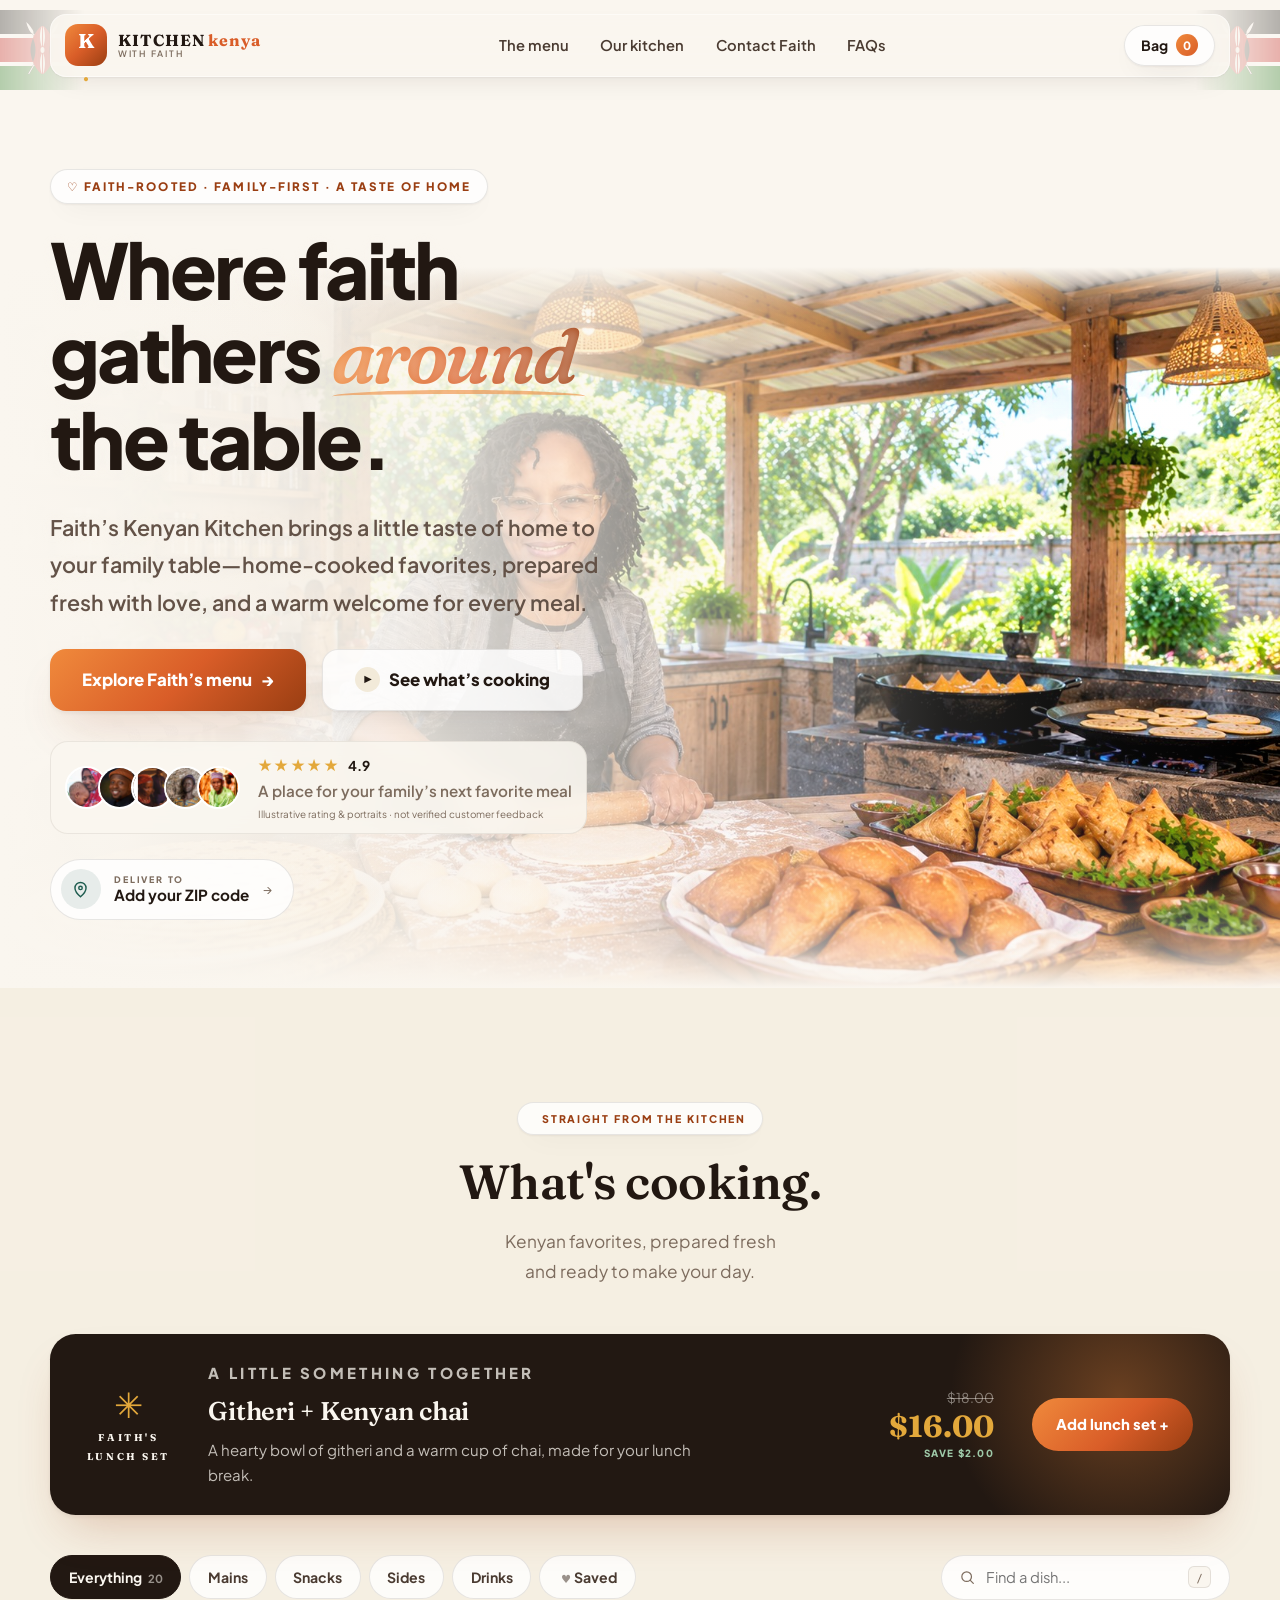
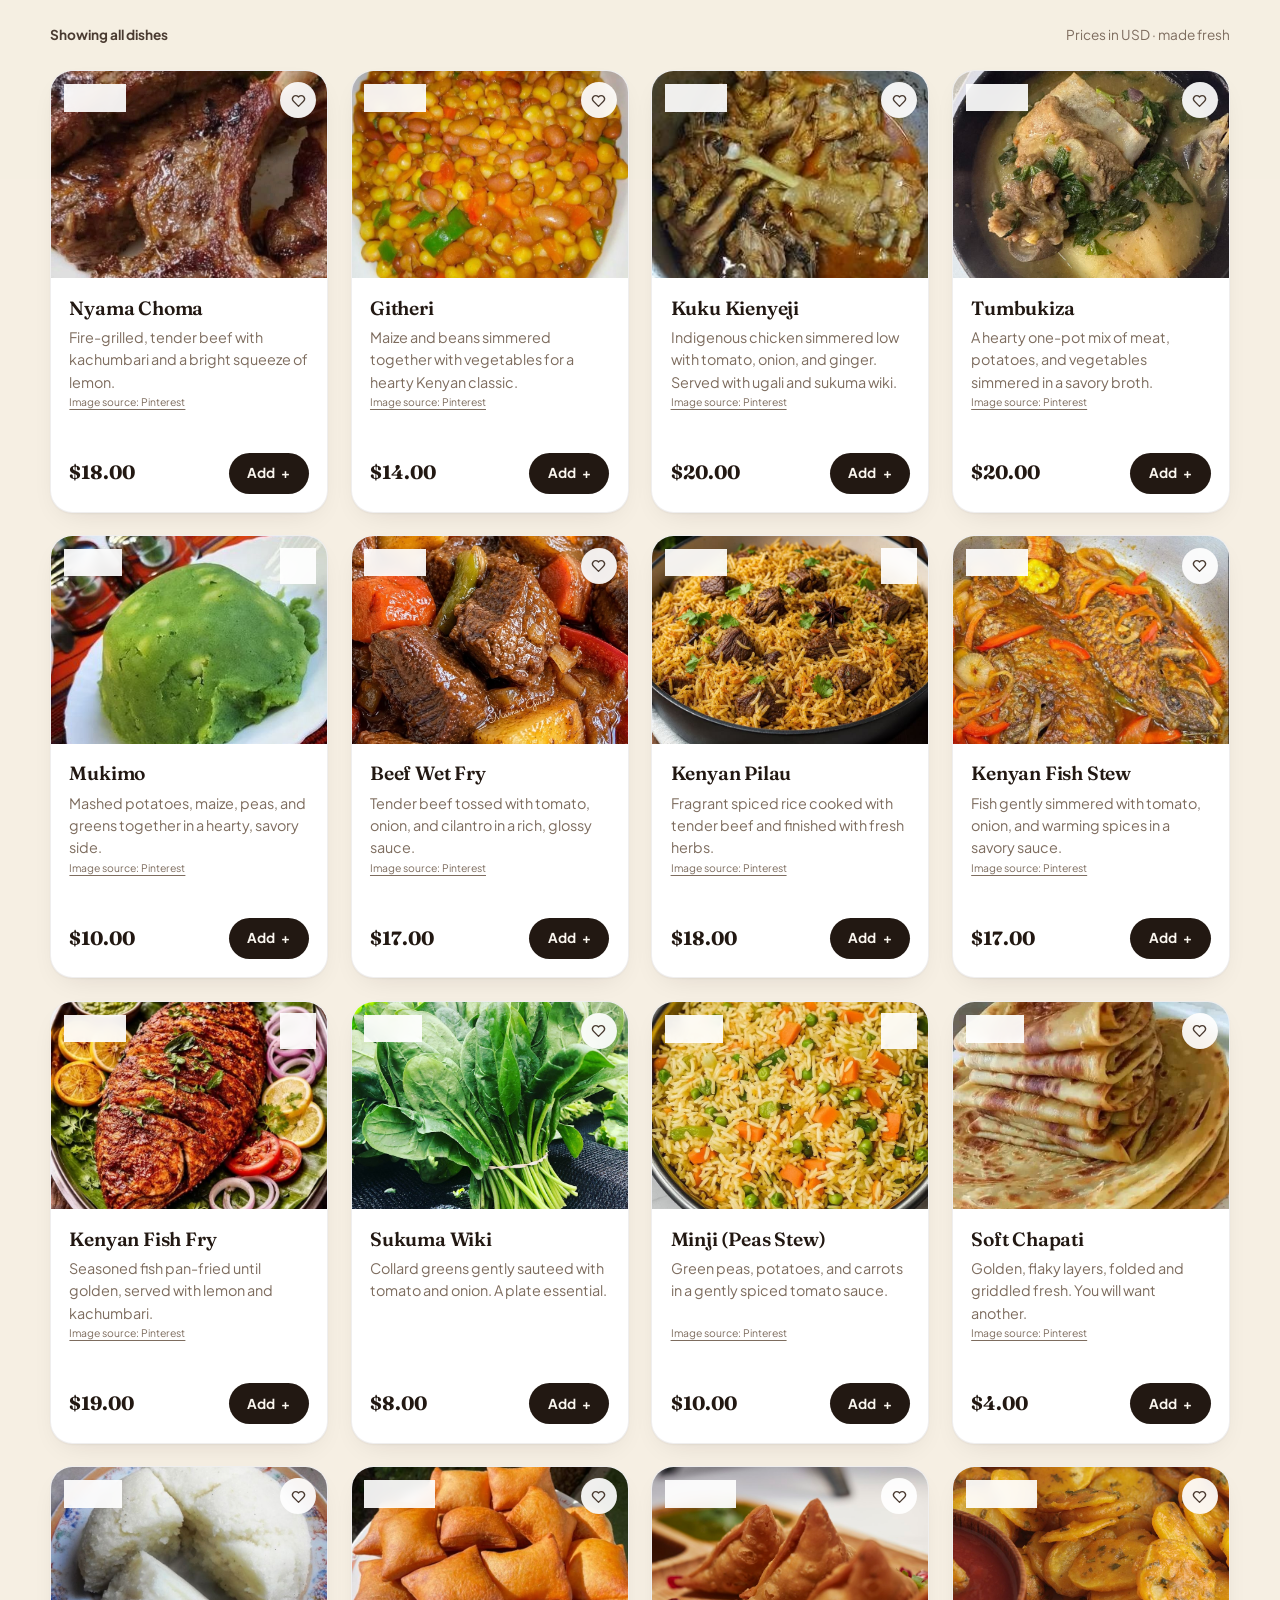
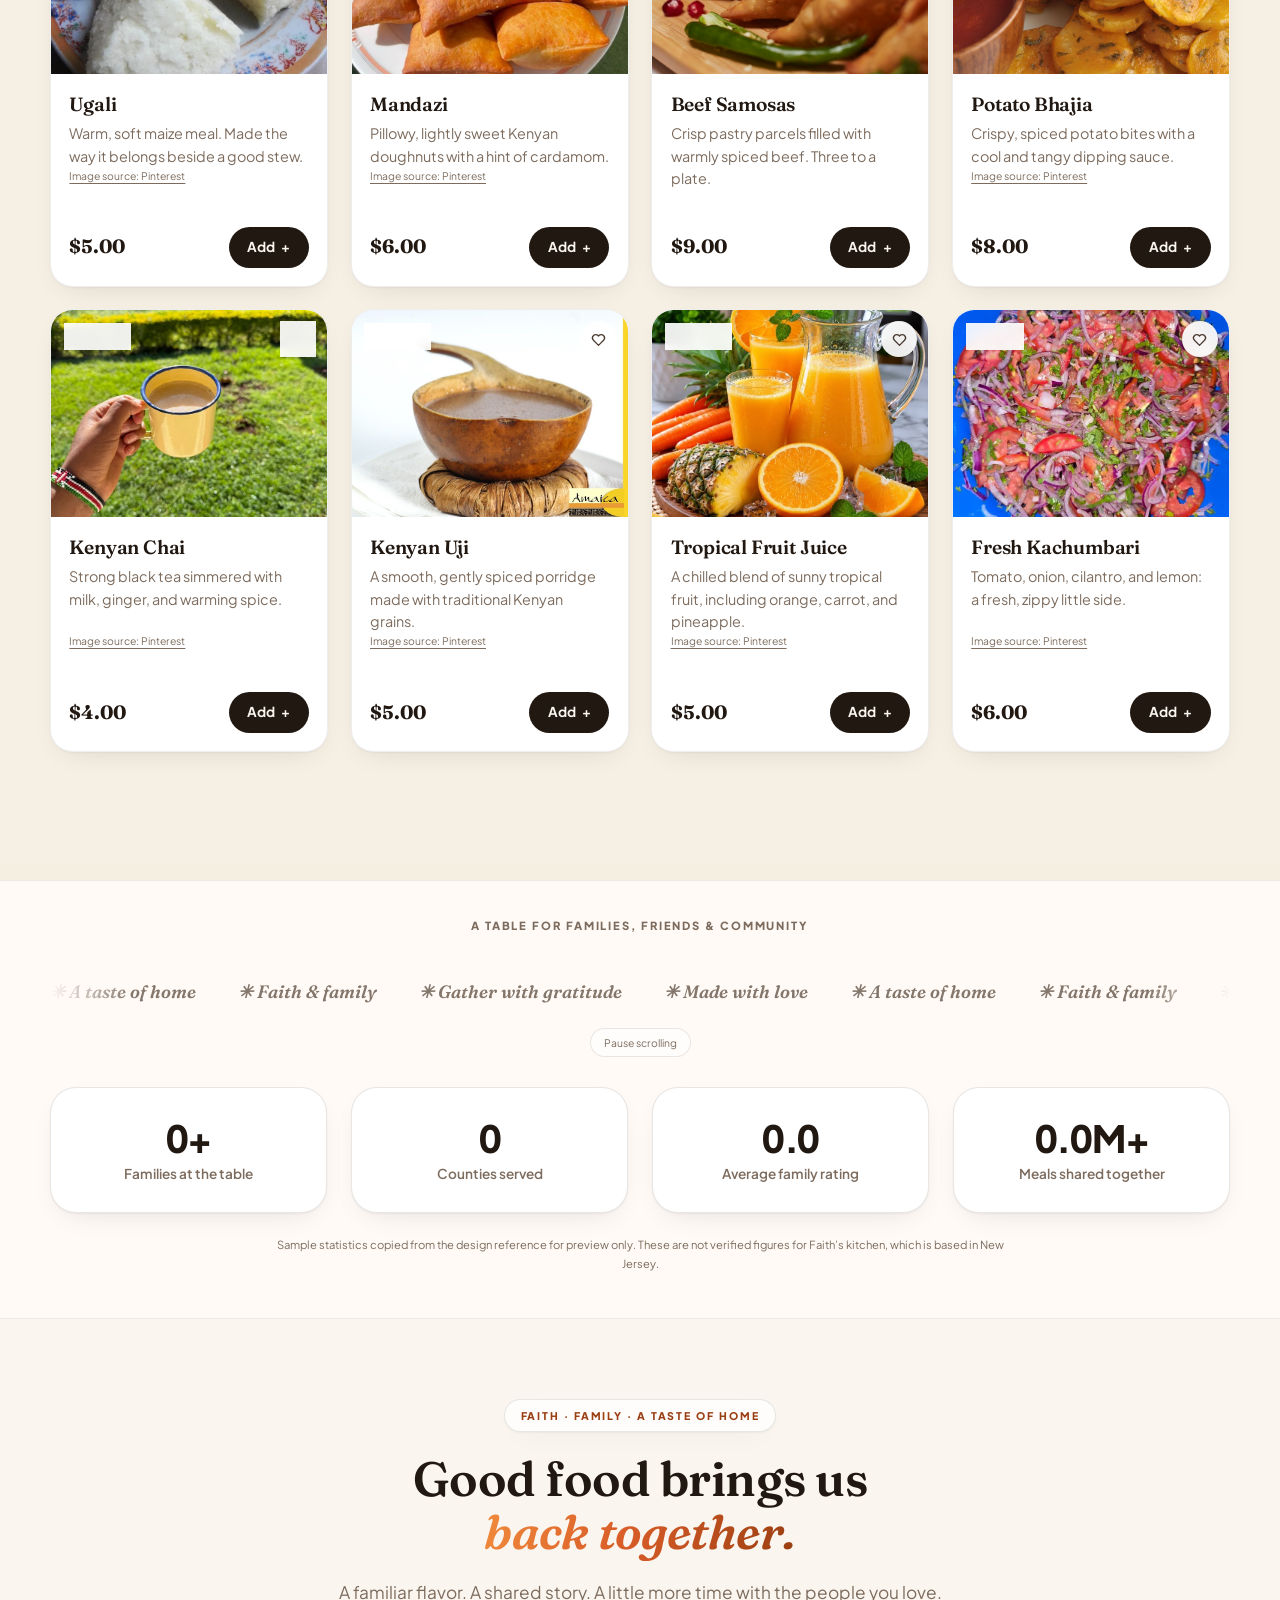
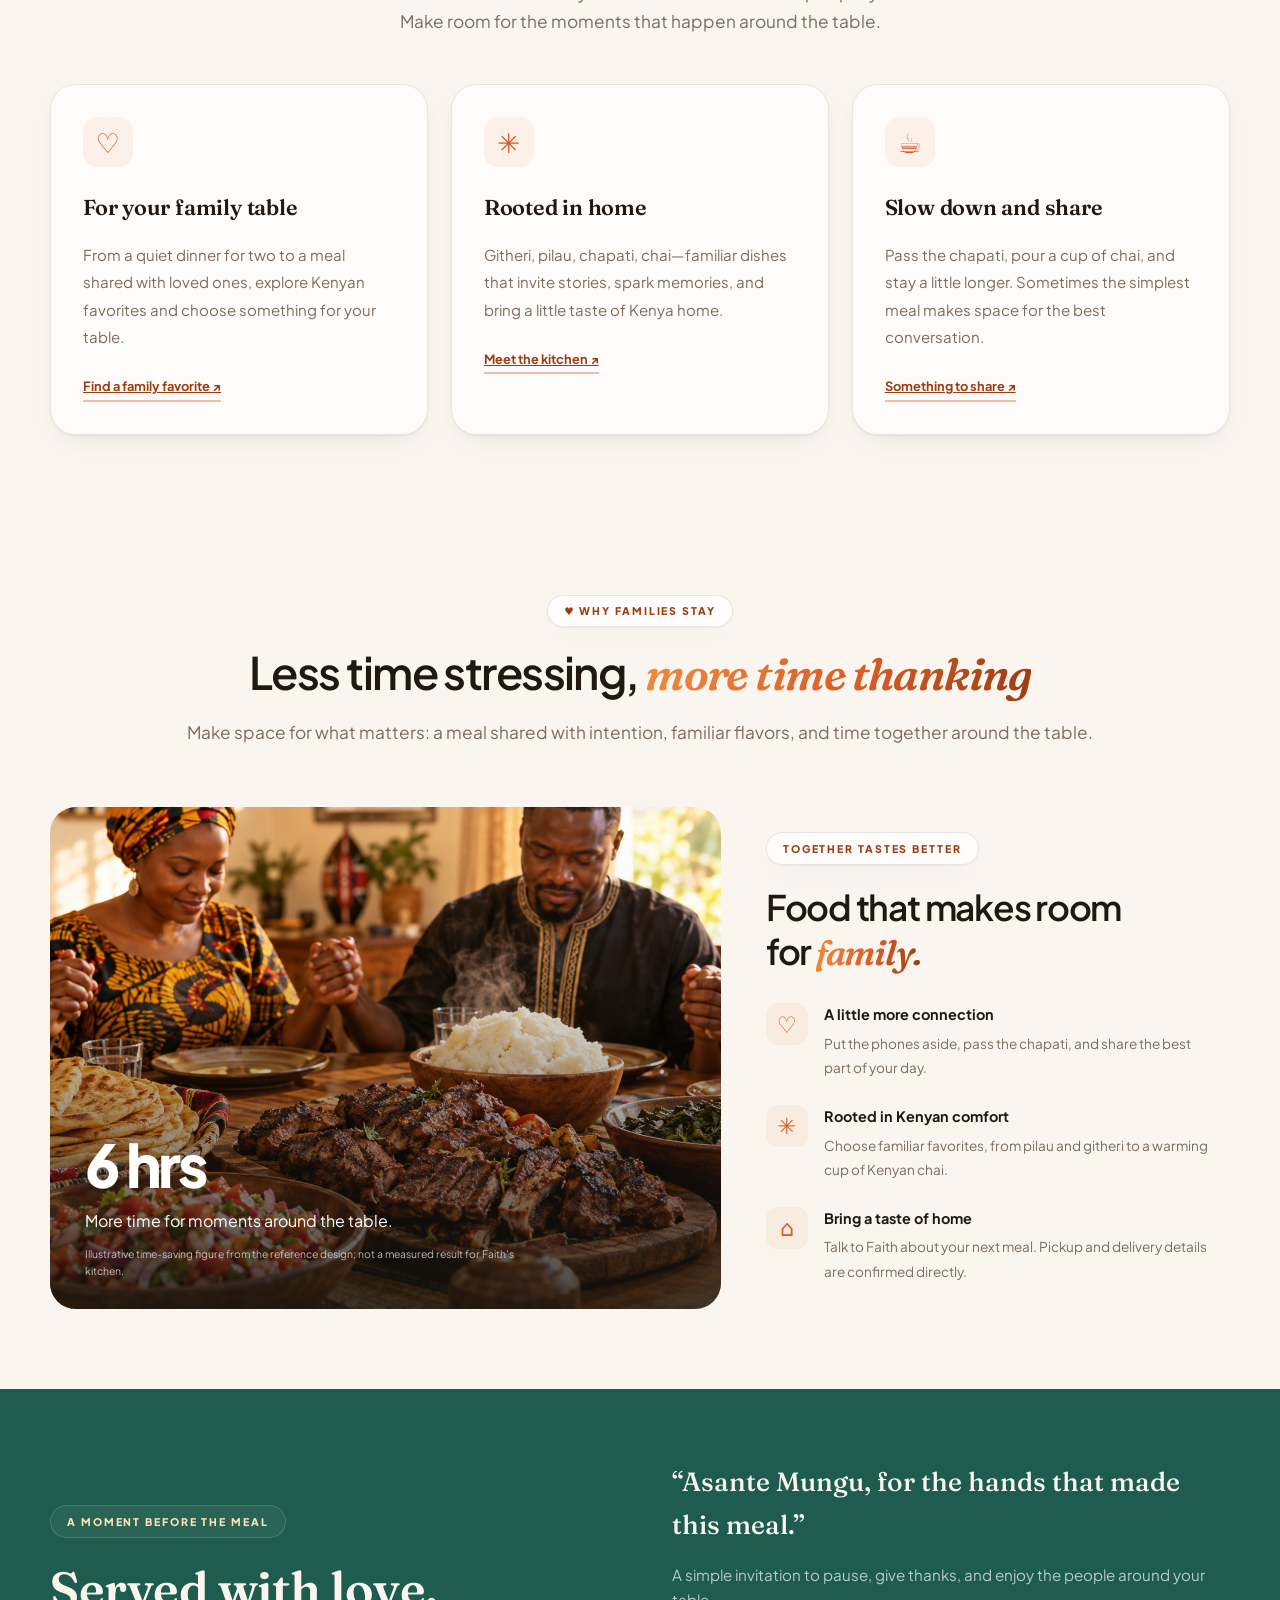
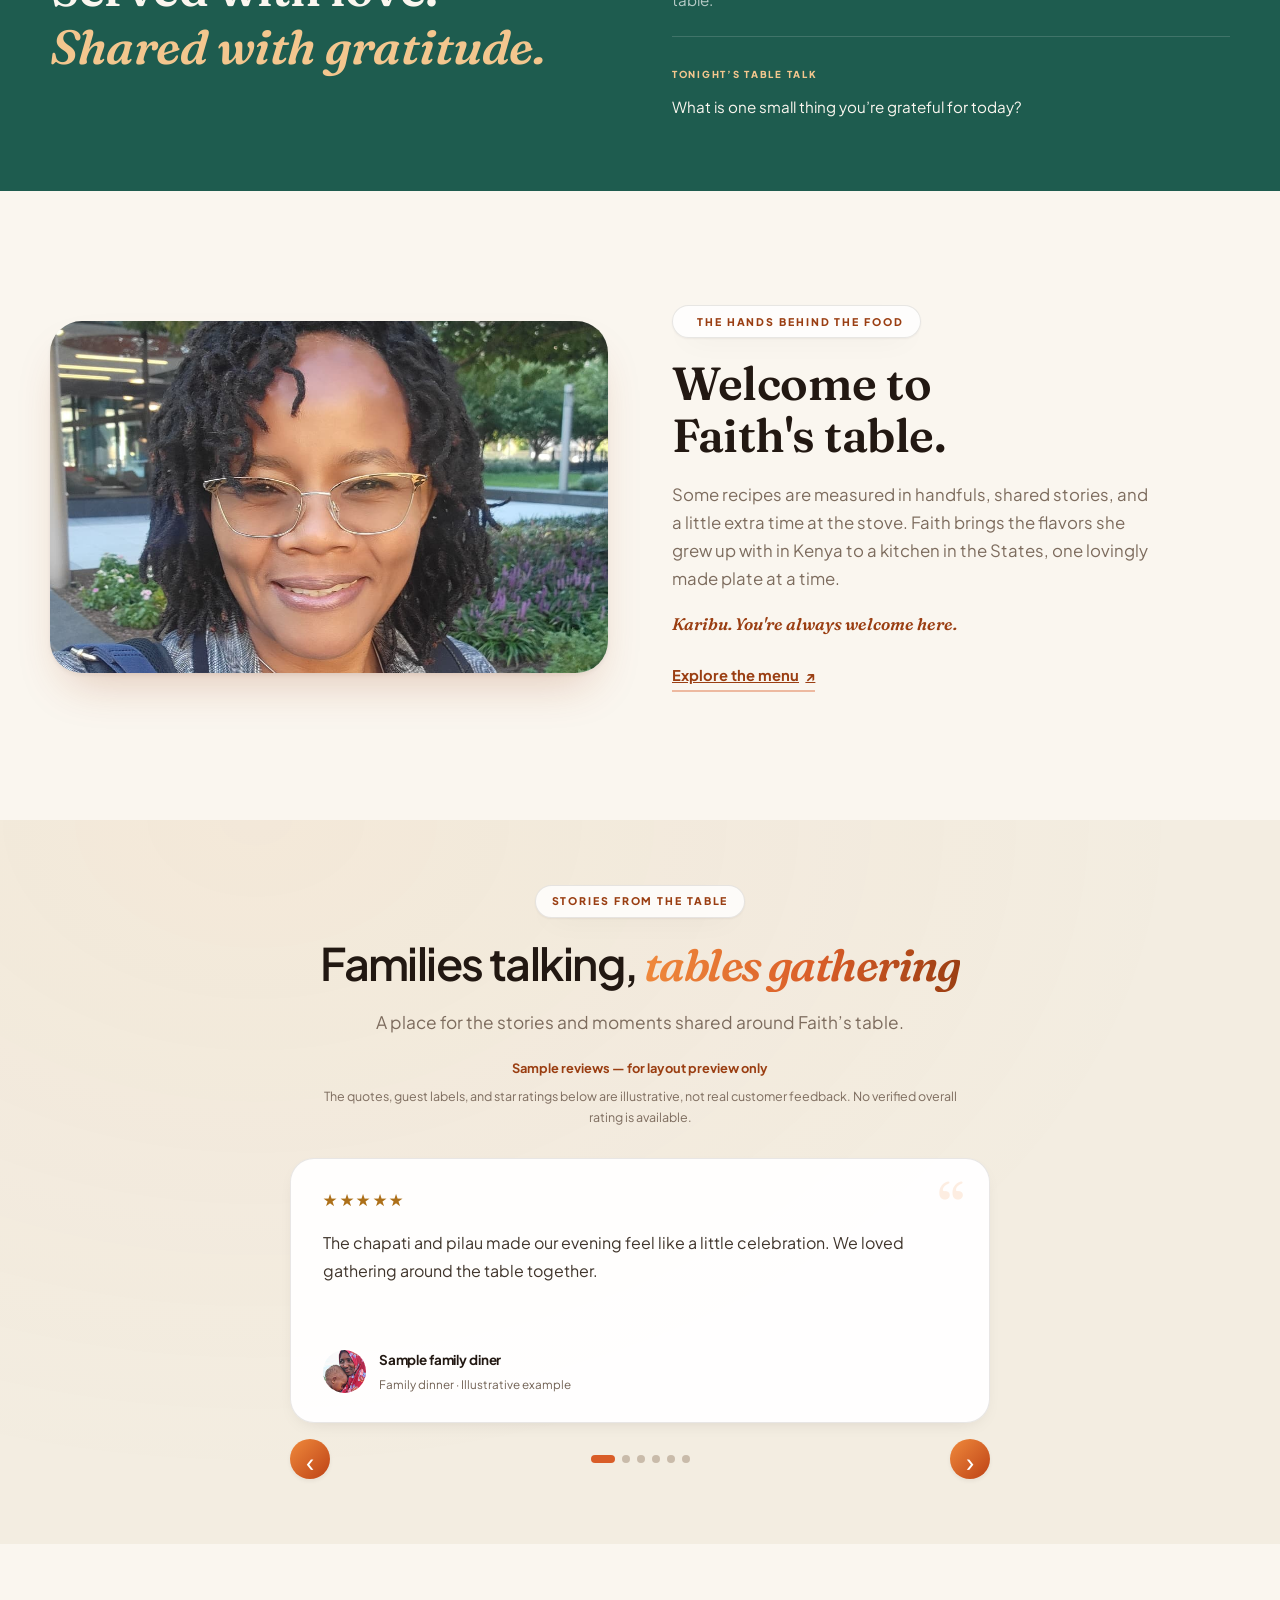
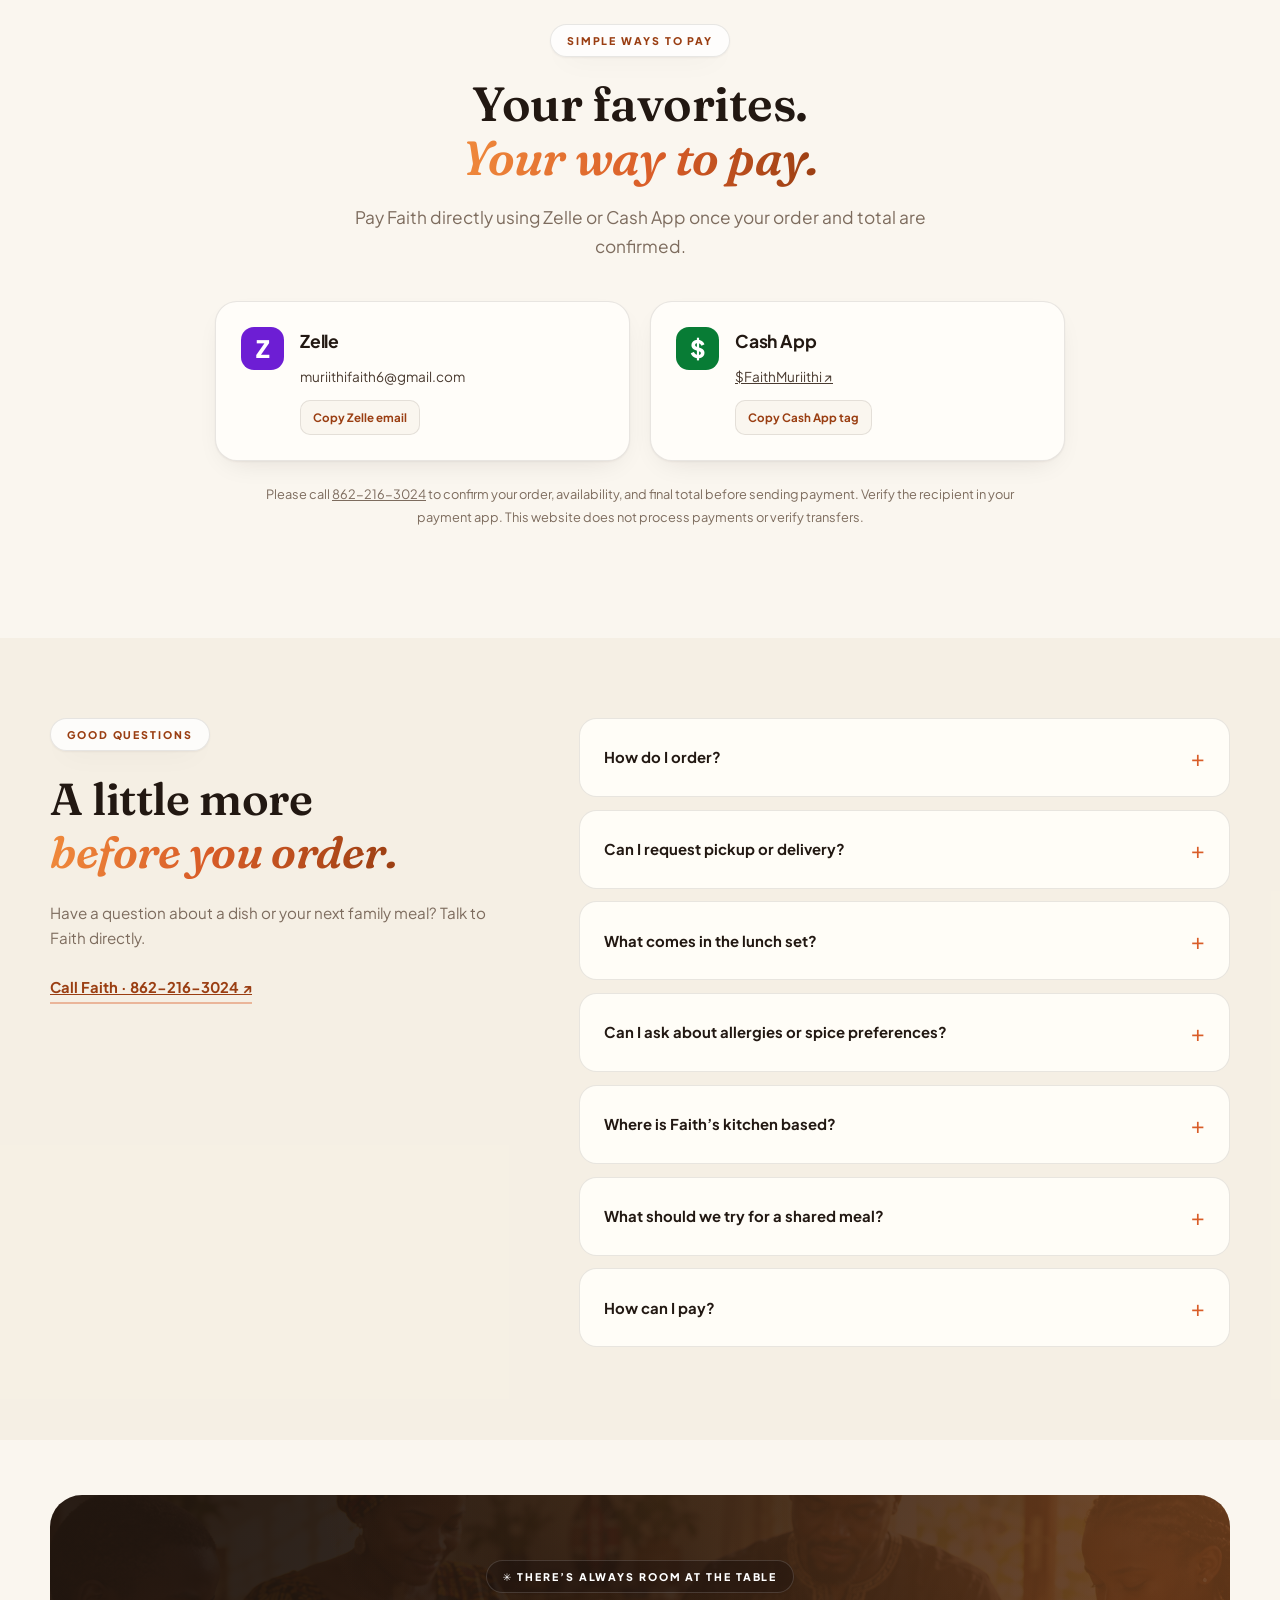
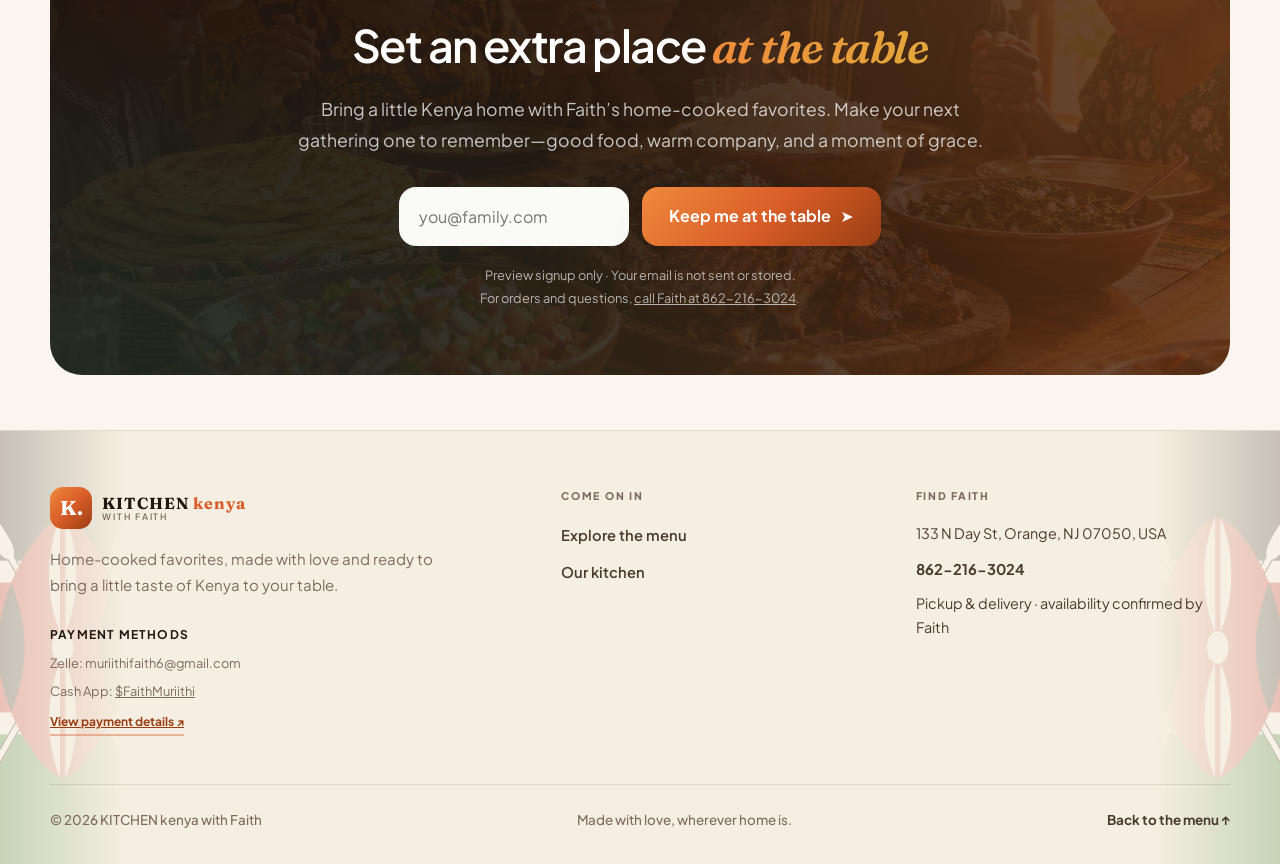
==== commit 10f30e9f: "Update Faith Kitchen visuals" ====
--- a/faith-kitchen-website/faith-kitchen/index.html
+++ b/faith-kitchen-website/faith-kitchen/index.html
@@ -16,7 +16,7 @@
 <span aria-hidden="true" class="delivery-pin"><svg fill="none" viewbox="0 0 24 24"><path d="M19 10.1c0 5.2-7 11-7 11s-7-5.8-7-11a7 7 0 1 1 14 0Z" stroke="currentColor" stroke-width="1.8"></path><circle cx="12" cy="10" r="2.2" stroke="currentColor" stroke-width="1.8"></circle></svg></span>
 <span class="delivery-copy"><small>DELIVER TO</small><strong id="hero-area-label">Add your ZIP code</strong></span>
 <span aria-hidden="true" class="delivery-arrow">→</span>
-</button></div></div><div class="portrait-hero-art"><div aria-hidden="true" class="portrait-halo"></div><img alt="Faith, the home cook behind Kitchen Kenya with Faith" class="faith-cutout" fetchpriority="high" src="assets/faith-cutout.png"/><div class="portrait-label"><span aria-hidden="true">♡</span><div><strong>Made with love by Faith</strong><small>A little taste of Kenya, at your table.</small></div></div></div></div></section><section aria-labelledby="menu-title" class="menu-section" id="menu"><div class="container">
+</button></div></div><div aria-hidden="true" class="portrait-hero-art"><img alt="" class="faith-cutout" decoding="async" fetchpriority="high" src="assets/garden-kitchen-chapati-feast.jpg"/></div></div></section><section aria-labelledby="menu-title" class="menu-section" id="menu"><div class="container">
 <div class="section-head">
 <div><p class="eyebrow-pill"><span class="eyebrow-line"></span> Straight from the kitchen</p><h2 id="menu-title">What's cooking<span class="heading-period">.</span></h2></div>
 <p class="section-sub">Kenyan favorites, prepared fresh<br/>and ready to make your day.</p>
--- a/faith-kitchen-website/faith-kitchen/reference-sections.css
+++ b/faith-kitchen-website/faith-kitchen/reference-sections.css
@@ -73,3 +73,377 @@
 .portrait-hero-copy .reference-proof p{font-size:.9rem;font-weight:600}
 @media(max-width:1000px) and (min-width:701px){.portrait-hero-copy h1{font-size:3rem}.portrait-hero-copy .reference-hero-sub{font-size:1.1rem}.portrait-hero-copy .reference-actions .btn{font-size:.85rem}}
 @media(max-width:700px){.portrait-hero-copy h1{font-size:clamp(2.7rem,9.5vw,3.4rem)}.portrait-hero-copy .reference-hero-sub{font-size:1.1rem;font-weight:600;line-height:1.8}.portrait-hero-copy .reference-actions .btn{font-size:.88rem}.portrait-hero-copy>.eyebrow-pill{font-size:.61rem}}
+
+
+/* Wide kitchen photo blended into the first-page hero */
+.reference-hero{
+  isolation:isolate;position:relative;overflow:hidden;display:flex;align-items:center;
+  min-height:740px;padding:145px 0 48px;background:#faf6ef;
+}
+.reference-hero-inner.portrait-hero-layout{
+  display:block;position:static;width:min(1180px,calc(100% - 2.5rem));max-width:1180px;
+  margin-inline:auto;text-align:left;
+}
+.portrait-hero-copy{
+  position:relative;z-index:2;width:min(570px,56%);max-width:620px;padding:24px 0 20px;
+}
+.portrait-hero-copy h1{max-width:600px;margin:24px 0 28px}
+.portrait-hero-copy .reference-hero-sub{max-width:550px}
+.portrait-hero-art{
+  position:absolute;z-index:0;top:0;right:0;bottom:0;left:auto;width:min(78vw,1350px);
+  min-height:0;overflow:hidden;pointer-events:none;isolation:isolate;
+}
+.portrait-hero-art::before{
+  content:"";position:absolute;z-index:1;inset:0;pointer-events:none;
+  background:linear-gradient(90deg,#faf6ef 0%,#faf6ef 5%,rgba(250,246,239,.97) 15%,rgba(250,246,239,.84) 27%,rgba(250,246,239,.59) 40%,rgba(250,246,239,.28) 55%,rgba(250,246,239,.07) 73%,transparent 92%),
+    linear-gradient(0deg,rgba(250,246,239,.84) 0%,rgba(250,246,239,.3) 8%,transparent 24%,transparent 88%,rgba(250,246,239,.35) 100%);
+}
+.faith-cutout{
+  display:block;width:100%;height:100%;max-width:none;object-fit:cover;object-position:left center;
+  filter:none;transform-origin:center;animation:hero-kitchen-drift 24s ease-in-out infinite alternate;
+  -webkit-mask-image:none;mask-image:none;
+}
+@keyframes hero-kitchen-drift{from{transform:scale(1)}to{transform:scale(1.035)}}
+@media(max-width:800px){
+  .reference-hero{min-height:0;display:block;padding:110px 0 0}
+  .reference-hero-inner.portrait-hero-layout{position:relative;width:min(1180px,calc(100% - 2.5rem));display:flex;flex-direction:column;gap:0}
+  .portrait-hero-copy{width:100%;max-width:650px;padding:12px 0 8px}
+  .portrait-hero-copy h1{font-size:clamp(2.75rem,7vw,3.7rem);margin:22px 0}
+  .portrait-hero-copy .reference-hero-sub{font-size:1.1rem;line-height:1.75;max-width:620px}
+  .portrait-hero-copy .reference-actions{justify-content:flex-start;flex-direction:row;flex-wrap:wrap}
+  .portrait-hero-copy .reference-actions .btn{width:auto}
+  .portrait-hero-art{
+    position:relative;inset:auto;align-self:stretch;width:calc(100% + 2.5rem);height:clamp(260px,45vw,370px);
+    min-height:0;margin:18px -1.25rem 0;
+  }
+  .portrait-hero-art::before{
+    background:linear-gradient(90deg,rgba(250,246,239,.95) 0%,rgba(250,246,239,.56) 19%,rgba(250,246,239,.08) 48%,transparent 78%),
+      linear-gradient(180deg,#faf6ef 0%,rgba(250,246,239,.62) 10%,transparent 35%,transparent 88%,rgba(250,246,239,.16) 100%);
+  }
+  .faith-cutout{object-position:center 43%}
+}
+@media(max-width:520px){
+  .reference-hero{padding-bottom:25px}
+  .portrait-hero-copy h1{font-size:clamp(2.55rem,9vw,3.2rem)}
+  .portrait-hero-copy .reference-hero-sub{font-size:1.03rem}
+  .portrait-hero-copy .reference-actions{flex-direction:column;align-items:stretch}
+  .portrait-hero-copy .reference-actions .btn{width:100%}
+  .portrait-hero-art{height:275px;margin-top:14px}
+}
+@media(prefers-reduced-motion:reduce){.faith-cutout{animation:none;transform:none}}
+
+
+/* Blend the full-height hero photograph at its top and bottom edges */
+@media(min-width:801px){
+  .portrait-hero-art{top:0;bottom:0;height:auto}
+  .portrait-hero-art::before{
+    background:linear-gradient(90deg,#faf6ef 0%,#faf6ef 5%,rgba(250,246,239,.97) 15%,rgba(250,246,239,.84) 27%,rgba(250,246,239,.59) 40%,rgba(250,246,239,.28) 55%,rgba(250,246,239,.07) 73%,transparent 92%),
+      linear-gradient(180deg,#faf6ef 0%,rgba(250,246,239,.8) 3%,rgba(250,246,239,.32) 11%,rgba(250,246,239,.06) 22%,transparent 30%,transparent 72%,rgba(250,246,239,.08) 80%,rgba(250,246,239,.38) 90%,rgba(250,246,239,.82) 97%,#faf6ef 100%);
+  }
+}
+@media(max-width:800px){
+  .portrait-hero-art::before{
+    background:linear-gradient(90deg,rgba(250,246,239,.95) 0%,rgba(250,246,239,.56) 19%,rgba(250,246,239,.08) 48%,transparent 78%),
+      linear-gradient(180deg,#faf6ef 0%,rgba(250,246,239,.72) 12%,rgba(250,246,239,.18) 28%,transparent 42%,transparent 72%,rgba(250,246,239,.28) 86%,rgba(250,246,239,.82) 97%,#faf6ef 100%);
+  }
+}
+
+/* Give Faith's kitchen portrait a slightly stronger, right-shifted hero presence */
+@media(min-width:801px){
+  .faith-cutout{transform-origin:left center;animation:hero-kitchen-pop 21s ease-in-out infinite alternate}
+  @keyframes hero-kitchen-pop{
+    from{transform:scale(1.08) translateX(1.5%)}
+    to{transform:scale(1.13) translateX(1.5%)}
+  }
+}
+@media(max-width:800px){
+  .faith-cutout{transform-origin:left center;animation:hero-kitchen-mobile-pop 21s ease-in-out infinite alternate}
+  @keyframes hero-kitchen-mobile-pop{
+    from{transform:scale(1.03) translateX(1%)}
+    to{transform:scale(1.07) translateX(1%)}
+  }
+}
+@media(prefers-reduced-motion:reduce){.faith-cutout{animation:none;transform:scale(1.08) translateX(1.5%)}}
+
+/* Further right-shift the hero photo and keep all copy clearly in front */
+@media(min-width:901px){
+  .portrait-hero-copy{z-index:3}
+  .portrait-hero-art{z-index:0;width:min(72vw,1350px)}
+  .portrait-hero-art::before{
+    background:linear-gradient(90deg,#faf6ef 0%,#faf6ef 7%,rgba(250,246,239,.99) 19%,rgba(250,246,239,.95) 30%,rgba(250,246,239,.83) 41%,rgba(250,246,239,.62) 54%,rgba(250,246,239,.35) 68%,rgba(250,246,239,.12) 83%,transparent 100%),
+      linear-gradient(180deg,#faf6ef 0%,rgba(250,246,239,.8) 3%,rgba(250,246,239,.32) 11%,rgba(250,246,239,.06) 22%,transparent 30%,transparent 72%,rgba(250,246,239,.08) 80%,rgba(250,246,239,.38) 90%,rgba(250,246,239,.82) 97%,#faf6ef 100%);
+  }
+  .faith-cutout{transform-origin:left center;filter:saturate(1.08) contrast(1.035);animation:hero-kitchen-push 20s ease-in-out infinite alternate}
+  @keyframes hero-kitchen-push{
+    from{transform:scale(1.12) translateX(4%)}
+    to{transform:scale(1.18) translateX(4%)}
+  }
+}
+@media(min-width:901px) and (max-width:1100px){.portrait-hero-art{width:85vw}}
+@media(max-width:900px){
+  .reference-hero{min-height:0;display:block;padding:110px 0 0}
+  .reference-hero-inner.portrait-hero-layout{position:relative;width:min(1180px,calc(100% - 2.5rem));display:flex;flex-direction:column;gap:0}
+  .portrait-hero-copy{position:relative;z-index:3;width:100%;max-width:650px;padding:12px 0 8px}
+  .portrait-hero-copy h1{font-size:clamp(2.75rem,7vw,3.7rem);margin:22px 0}
+  .portrait-hero-copy .reference-hero-sub{font-size:1.1rem;line-height:1.75;max-width:620px}
+  .portrait-hero-copy .reference-actions{justify-content:flex-start;flex-direction:row;flex-wrap:wrap}
+  .portrait-hero-copy .reference-actions .btn{width:auto}
+  .portrait-hero-art{position:relative;z-index:0;inset:auto;align-self:stretch;width:calc(100% + 2.5rem);height:clamp(260px,45vw,370px);min-height:0;margin:18px -1.25rem 0;overflow:hidden}
+  .portrait-hero-art::before{
+    background:linear-gradient(90deg,rgba(250,246,239,.98) 0%,rgba(250,246,239,.8) 15%,rgba(250,246,239,.3) 36%,rgba(250,246,239,.04) 60%,transparent 82%),
+      linear-gradient(180deg,#faf6ef 0%,rgba(250,246,239,.72) 12%,rgba(250,246,239,.18) 28%,transparent 42%,transparent 72%,rgba(250,246,239,.28) 86%,rgba(250,246,239,.82) 97%,#faf6ef 100%);
+  }
+  .faith-cutout{object-position:center 43%;transform-origin:left center;filter:saturate(1.06) contrast(1.025);animation:hero-kitchen-mobile-push 20s ease-in-out infinite alternate}
+  @keyframes hero-kitchen-mobile-push{from{transform:scale(1.04) translateX(1.5%)}to{transform:scale(1.08) translateX(1.5%)}}
+}
+@media(max-width:520px){
+  .portrait-hero-copy h1{font-size:clamp(2.55rem,9vw,3.2rem)}
+  .portrait-hero-copy .reference-hero-sub{font-size:1.03rem}
+  .portrait-hero-copy .reference-actions{flex-direction:column;align-items:stretch}
+  .portrait-hero-copy .reference-actions .btn{width:100%}
+  .portrait-hero-art{height:275px;margin-top:14px}
+}
+@media(prefers-reduced-motion:reduce){
+  .faith-cutout{animation:none;transform:scale(1.12) translateX(4%)}
+}
+
+/* Reframe the hero so Faith and the pan are visible; enlarge the copy */
+@media(min-width:901px){
+  .portrait-hero-art{inset:0;width:100%;right:0;left:0;z-index:0}
+  .portrait-hero-art::before{
+    background:linear-gradient(90deg,#faf6ef 0%,#faf6ef 8%,rgba(250,246,239,.99) 20%,rgba(250,246,239,.96) 31%,rgba(250,246,239,.84) 40%,rgba(250,246,239,.60) 48%,rgba(250,246,239,.32) 56%,rgba(250,246,239,.12) 66%,transparent 80%),
+      linear-gradient(180deg,#faf6ef 0%,rgba(250,246,239,.8) 3%,rgba(250,246,239,.32) 11%,rgba(250,246,239,.06) 22%,transparent 30%,transparent 72%,rgba(250,246,239,.08) 80%,rgba(250,246,239,.38) 90%,rgba(250,246,239,.82) 97%,#faf6ef 100%);
+  }
+  .portrait-hero-copy{z-index:3;isolation:isolate}
+  .portrait-hero-copy::before{
+    content:"";position:absolute;z-index:-1;pointer-events:none;
+    left:-115px;right:-125px;top:-42px;bottom:-38px;border-radius:34px;
+    background:linear-gradient(90deg,#faf6ef 0%,#faf6ef 45%,rgba(250,246,239,.98) 61%,rgba(250,246,239,.9) 76%,rgba(250,246,239,.58) 90%,transparent 100%);
+  }
+  .faith-cutout{object-position:left center;transform-origin:left center;filter:saturate(1.08) contrast(1.04);animation:hero-kitchen-face-frame 21s ease-in-out infinite alternate}
+  @keyframes hero-kitchen-face-frame{
+    from{transform:scale(1.06) translateX(7%)}
+    to{transform:scale(1.1) translateX(7%)}
+  }
+  .portrait-hero-copy h1{font-size:clamp(3.3rem,6vw,5.2rem);line-height:1.08;max-width:630px}
+  .portrait-hero-copy .reference-hero-sub{font-size:1.34rem;line-height:1.75;font-weight:600;max-width:560px}
+  .portrait-hero-copy .reference-actions .btn{font-size:1.05rem}
+  .portrait-hero-copy .reference-proof p{font-size:.95rem}
+}
+@media(min-width:901px) and (max-width:1100px){
+  .portrait-hero-copy h1{font-size:clamp(3rem,5.4vw,4.2rem)}
+  .portrait-hero-copy .reference-hero-sub{font-size:1.18rem}
+}
+@media(max-width:900px){
+  .portrait-hero-copy::before{display:none}
+  .portrait-hero-copy h1{font-size:clamp(3rem,7.5vw,4rem)}
+  .portrait-hero-copy .reference-hero-sub{font-size:1.14rem}
+  .portrait-hero-copy .reference-actions .btn{font-size:.96rem}
+}
+@media(max-width:520px){
+  .portrait-hero-copy h1{font-size:clamp(2.8rem,9.5vw,3.7rem)}
+  .portrait-hero-copy .reference-hero-sub{font-size:1.08rem}
+}
+@media(prefers-reduced-motion:reduce){.faith-cutout{animation:none;transform:scale(1.06) translateX(7%)}}
+
+/* Show more of Faith and the chapatis; preserve the full final "d" in around */
+@media(min-width:901px){
+  .portrait-hero-copy{width:min(650px,61%);max-width:680px}
+  .portrait-hero-copy h1{width:100%;max-width:700px;overflow:visible}
+  .portrait-hero-copy h1 em{display:inline-block;white-space:nowrap;overflow:visible;padding-right:.14em}
+  .portrait-hero-art::before{
+    background:linear-gradient(90deg,#faf6ef 0%,#faf6ef 8%,rgba(250,246,239,.99) 18%,rgba(250,246,239,.95) 28%,rgba(250,246,239,.83) 38%,rgba(250,246,239,.58) 47%,rgba(250,246,239,.29) 56%,rgba(250,246,239,.08) 66%,transparent 78%);
+    -webkit-mask-image:linear-gradient(180deg,#000 0%,#000 75%,rgba(0,0,0,.82) 84%,rgba(0,0,0,.42) 93%,transparent 100%);
+    mask-image:linear-gradient(180deg,#000 0%,#000 75%,rgba(0,0,0,.82) 84%,rgba(0,0,0,.42) 93%,transparent 100%);
+  }
+  .portrait-hero-art::after{
+    content:"";position:absolute;z-index:2;inset:0;pointer-events:none;
+    background:linear-gradient(180deg,#faf6ef 0%,rgba(250,246,239,.48) 2%,rgba(250,246,239,.12) 6%,transparent 11%,transparent 89%,rgba(250,246,239,.08) 93%,rgba(250,246,239,.26) 97%,#faf6ef 100%);
+  }
+  .faith-cutout{object-position:left 60%;transform-origin:left center;filter:saturate(1.06) contrast(1.035);animation:hero-kitchen-show-all 22s ease-in-out infinite alternate}
+  @keyframes hero-kitchen-show-all{from{transform:scale(1) translateX(7%)}to{transform:scale(1.025) translateX(7%)}}
+}
+@media(max-width:900px){
+  .portrait-hero-copy h1{overflow:visible}
+  .portrait-hero-copy h1 em{display:inline-block;white-space:nowrap;overflow:visible;padding-right:.14em}
+  .portrait-hero-art::before{
+    background:linear-gradient(90deg,rgba(250,246,239,.42) 0%,rgba(250,246,239,.18) 18%,transparent 46%),
+      linear-gradient(180deg,#faf6ef 0%,rgba(250,246,239,.48) 3%,rgba(250,246,239,.12) 7%,transparent 12%,transparent 90%,rgba(250,246,239,.08) 94%,rgba(250,246,239,.28) 98%,#faf6ef 100%);
+    -webkit-mask-image:none;mask-image:none;
+  }
+  .portrait-hero-art::after{
+    content:"";position:absolute;z-index:2;inset:0;pointer-events:none;
+    background:linear-gradient(180deg,#faf6ef 0%,rgba(250,246,239,.28) 3%,transparent 11%,transparent 90%,rgba(250,246,239,.15) 96%,#faf6ef 100%);
+  }
+  .faith-cutout{object-position:center 50%;transform-origin:left center;filter:saturate(1.06) contrast(1.025);animation:hero-kitchen-mobile-show-all 20s ease-in-out infinite alternate}
+  @keyframes hero-kitchen-mobile-show-all{from{transform:scale(1) translateX(3%)}to{transform:scale(1.03) translateX(3%)}}
+}
+@media(prefers-reduced-motion:reduce){.faith-cutout{animation:none;transform:scale(1) translateX(7%)}}
+@media(max-width:900px) and (prefers-reduced-motion:reduce){.faith-cutout{transform:scale(1) translateX(3%)}}
+
+/* Keep Faith's full figure and the lower-left chapatis visible */
+@media(min-width:901px){
+  .portrait-hero-art::before{
+    background:linear-gradient(90deg,rgba(250,246,239,.8) 0%,rgba(250,246,239,.72) 8%,rgba(250,246,239,.5) 18%,rgba(250,246,239,.31) 30%,rgba(250,246,239,.18) 40%,rgba(250,246,239,.08) 50%,rgba(250,246,239,.02) 60%,transparent 72%);
+    -webkit-mask-image:linear-gradient(180deg,#000 0%,#000 75%,rgba(0,0,0,.82) 85%,rgba(0,0,0,.4) 94%,transparent 100%);
+    mask-image:linear-gradient(180deg,#000 0%,#000 75%,rgba(0,0,0,.82) 85%,rgba(0,0,0,.4) 94%,transparent 100%);
+  }
+  .portrait-hero-art::after{
+    background:linear-gradient(180deg,#faf6ef 0%,rgba(250,246,239,.4) 2%,rgba(250,246,239,.1) 6%,transparent 11%,transparent 91%,rgba(250,246,239,.06) 95%,rgba(250,246,239,.24) 98%,#faf6ef 100%);
+  }
+  .portrait-hero-copy::before{
+    left:-105px;right:-100px;top:-35px;bottom:-28px;
+    background:linear-gradient(90deg,#faf6ef 0%,#faf6ef 43%,rgba(250,246,239,.98) 60%,rgba(250,246,239,.91) 74%,rgba(250,246,239,.63) 89%,transparent 100%);
+    -webkit-mask-image:linear-gradient(180deg,#000 0%,#000 80%,rgba(0,0,0,.82) 90%,rgba(0,0,0,.3) 98%,transparent 100%);
+    mask-image:linear-gradient(180deg,#000 0%,#000 80%,rgba(0,0,0,.82) 90%,rgba(0,0,0,.3) 98%,transparent 100%);
+  }
+  .faith-cutout{object-position:left 58%;animation:hero-kitchen-full-figure 22s ease-in-out infinite alternate}
+  @keyframes hero-kitchen-full-figure{from{transform:scale(1) translateX(12%)}to{transform:scale(1.02) translateX(12%)}}
+}
+@media(max-width:900px){
+  .portrait-hero-art::before{
+    background:linear-gradient(90deg,rgba(250,246,239,.3) 0%,rgba(250,246,239,.12) 18%,transparent 42%),
+      linear-gradient(180deg,#faf6ef 0%,rgba(250,246,239,.3) 3%,rgba(250,246,239,.08) 7%,transparent 12%,transparent 92%,rgba(250,246,239,.12) 97%,#faf6ef 100%);
+    -webkit-mask-image:none;mask-image:none;
+  }
+  .portrait-hero-art::after{
+    background:linear-gradient(180deg,#faf6ef 0%,rgba(250,246,239,.2) 3%,transparent 12%,transparent 92%,rgba(250,246,239,.15) 97%,#faf6ef 100%);
+  }
+  .faith-cutout{animation:hero-kitchen-mobile-full-figure 20s ease-in-out infinite alternate}
+  @keyframes hero-kitchen-mobile-full-figure{from{transform:scale(1) translateX(3%)}to{transform:scale(1.02) translateX(3%)}}
+}
+@media(prefers-reduced-motion:reduce){.faith-cutout{animation:none;transform:scale(1) translateX(12%)}}
+@media(max-width:900px) and (prefers-reduced-motion:reduce){.faith-cutout{transform:scale(1) translateX(3%)}}
+
+/* Keep the copy backing behind the headline, not over the lower food photo */
+@media(min-width:901px){
+  .portrait-hero-copy::before{
+    top:-35px;bottom:auto;height:570px;left:-105px;right:-100px;border-radius:34px;
+    background:linear-gradient(90deg,#faf6ef 0%,#faf6ef 39%,rgba(250,246,239,.97) 57%,rgba(250,246,239,.88) 73%,rgba(250,246,239,.52) 88%,transparent 100%);
+    -webkit-mask-image:linear-gradient(180deg,#000 0%,#000 84%,rgba(0,0,0,.72) 92%,rgba(0,0,0,.28) 98%,transparent 100%);
+    mask-image:linear-gradient(180deg,#000 0%,#000 84%,rgba(0,0,0,.72) 92%,rgba(0,0,0,.28) 98%,transparent 100%);
+  }
+  .portrait-hero-copy .reference-proof{
+    width:fit-content;max-width:100%;padding:10px 14px;border:1px solid rgba(125,108,94,.12);
+    border-radius:18px;background:rgba(250,246,239,.88);backdrop-filter:blur(9px);
+  }
+}
+
+/* Stronger left blend behind the wording; reveal the chapatis along the bottom */
+@media(min-width:901px){
+  .portrait-hero-art::before{
+    background:linear-gradient(90deg,#faf6ef 0%,#faf6ef 8%,rgba(250,246,239,.97) 18%,rgba(250,246,239,.86) 29%,rgba(250,246,239,.66) 39%,rgba(250,246,239,.4) 49%,rgba(250,246,239,.19) 59%,rgba(250,246,239,.05) 70%,transparent 81%);
+    -webkit-mask-image:linear-gradient(180deg,#000 0%,#000 63%,rgba(0,0,0,.78) 76%,rgba(0,0,0,.38) 87%,rgba(0,0,0,.12) 93%,transparent 98%);
+    mask-image:linear-gradient(180deg,#000 0%,#000 63%,rgba(0,0,0,.78) 76%,rgba(0,0,0,.38) 87%,rgba(0,0,0,.12) 93%,transparent 98%);
+  }
+  .faith-cutout{object-position:left 58%;animation:hero-kitchen-rightfade 22s ease-in-out infinite alternate}
+  @keyframes hero-kitchen-rightfade{from{transform:scale(1) translateX(15%)}to{transform:scale(1.02) translateX(15%)}}
+}
+@media(max-width:900px){
+  .portrait-hero-art::before{
+    background:linear-gradient(90deg,rgba(250,246,239,.5) 0%,rgba(250,246,239,.28) 17%,rgba(250,246,239,.08) 35%,transparent 55%),
+      linear-gradient(180deg,#faf6ef 0%,rgba(250,246,239,.3) 3%,rgba(250,246,239,.08) 7%,transparent 12%,transparent 92%,rgba(250,246,239,.12) 97%,#faf6ef 100%);
+    -webkit-mask-image:none;mask-image:none;
+  }
+  .faith-cutout{animation:hero-kitchen-mobile-rightfade 20s ease-in-out infinite alternate}
+  @keyframes hero-kitchen-mobile-rightfade{from{transform:scale(1) translateX(5%)}to{transform:scale(1.02) translateX(5%)}}
+}
+@media(prefers-reduced-motion:reduce){.faith-cutout{animation:none;transform:scale(1) translateX(15%)}}
+@media(max-width:900px) and (prefers-reduced-motion:reduce){.faith-cutout{transform:scale(1) translateX(5%)}}
+
+/* Smooth left blend and a longer bottom fade, while keeping chapatis visible */
+@media(min-width:901px){
+  .portrait-hero-art::before{
+    background:linear-gradient(90deg,#faf6ef 0%,#faf6ef 5%,rgba(250,246,239,.99) 13%,rgba(250,246,239,.94) 23%,rgba(250,246,239,.82) 33%,rgba(250,246,239,.62) 43%,rgba(250,246,239,.37) 53%,rgba(250,246,239,.16) 64%,rgba(250,246,239,.04) 75%,transparent 86%);
+    -webkit-mask-image:linear-gradient(180deg,#000 0%,#000 67%,rgba(0,0,0,.78) 76%,rgba(0,0,0,.4) 85%,rgba(0,0,0,.12) 92%,transparent 97%);
+    mask-image:linear-gradient(180deg,#000 0%,#000 67%,rgba(0,0,0,.78) 76%,rgba(0,0,0,.4) 85%,rgba(0,0,0,.12) 92%,transparent 97%);
+  }
+  .portrait-hero-art::after{
+    background:linear-gradient(180deg,#faf6ef 0%,rgba(250,246,239,.42) 2%,rgba(250,246,239,.12) 6%,transparent 13%,transparent 76%,rgba(250,246,239,.08) 81%,rgba(250,246,239,.2) 86%,rgba(250,246,239,.4) 91%,rgba(250,246,239,.68) 96%,rgba(250,246,239,.9) 99%,#faf6ef 100%);
+  }
+}
+@media(max-width:900px){
+  .portrait-hero-art::before{
+    background:linear-gradient(90deg,rgba(250,246,239,.42) 0%,rgba(250,246,239,.25) 15%,rgba(250,246,239,.1) 32%,transparent 50%);
+    -webkit-mask-image:none;mask-image:none;
+  }
+  .portrait-hero-art::after{
+    background:linear-gradient(180deg,#faf6ef 0%,rgba(250,246,239,.3) 4%,rgba(250,246,239,.08) 10%,transparent 17%,transparent 75%,rgba(250,246,239,.08) 82%,rgba(250,246,239,.25) 88%,rgba(250,246,239,.52) 94%,rgba(250,246,239,.82) 98%,#faf6ef 100%);
+  }
+}
+
+/* Stronger, wider left-edge fade for a softer blend into the cream background */
+@media(min-width:901px){
+  .portrait-hero-art::before{
+    background:linear-gradient(90deg,#faf6ef 0%,#faf6ef 14%,rgba(250,246,239,.99) 27%,rgba(250,246,239,.94) 39%,rgba(250,246,239,.83) 50%,rgba(250,246,239,.64) 61%,rgba(250,246,239,.41) 72%,rgba(250,246,239,.21) 82%,rgba(250,246,239,.07) 92%,transparent 100%);
+    -webkit-mask-image:linear-gradient(180deg,#000 0%,#000 67%,rgba(0,0,0,.78) 76%,rgba(0,0,0,.4) 85%,rgba(0,0,0,.12) 92%,transparent 97%);
+    mask-image:linear-gradient(180deg,#000 0%,#000 67%,rgba(0,0,0,.78) 76%,rgba(0,0,0,.4) 85%,rgba(0,0,0,.12) 92%,transparent 97%);
+  }
+}
+@media(max-width:900px){
+  .portrait-hero-art::before{
+    background:linear-gradient(90deg,rgba(250,246,239,.62) 0%,rgba(250,246,239,.45) 16%,rgba(250,246,239,.25) 32%,rgba(250,246,239,.1) 47%,transparent 62%);
+    -webkit-mask-image:none;mask-image:none;
+  }
+}
+
+/* One continuous horizontal blend across the full hero image */
+@media(min-width:901px){
+  .portrait-hero-art::before{
+    background:linear-gradient(90deg,#faf6ef 0%,rgba(250,246,239,.99) 10%,rgba(250,246,239,.95) 22%,rgba(250,246,239,.86) 34%,rgba(250,246,239,.69) 45%,rgba(250,246,239,.5) 54%,rgba(250,246,239,.31) 63%,rgba(250,246,239,.13) 74%,rgba(250,246,239,.03) 88%,transparent 100%);
+    -webkit-mask-image:none;mask-image:none;
+  }
+  .portrait-hero-copy::before{display:none}
+  .portrait-hero-copy h1,.portrait-hero-copy .reference-hero-sub{text-shadow:0 1px 12px rgba(250,246,239,.45)}
+  .faith-cutout{object-position:left 58%;animation:hero-kitchen-uniform-fade 22s ease-in-out infinite alternate}
+  @keyframes hero-kitchen-uniform-fade{from{transform:scale(1) translateX(20%)}to{transform:scale(1.02) translateX(20%)}}
+}
+@media(min-width:901px) and (max-width:1100px){
+  .faith-cutout{animation:hero-kitchen-uniform-fade-tablet 22s ease-in-out infinite alternate}
+  @keyframes hero-kitchen-uniform-fade-tablet{from{transform:scale(1) translateX(12%)}to{transform:scale(1.02) translateX(12%)}}
+}
+@media(max-width:900px){
+  .portrait-hero-art::before{
+    background:linear-gradient(90deg,rgba(250,246,239,.82) 0%,rgba(250,246,239,.69) 18%,rgba(250,246,239,.48) 36%,rgba(250,246,239,.27) 55%,rgba(250,246,239,.1) 76%,transparent 100%);
+    -webkit-mask-image:none;mask-image:none;
+  }
+}
+@media(prefers-reduced-motion:reduce){.faith-cutout{animation:none;transform:scale(1) translateX(20%)}}
+@media(max-width:1100px) and (prefers-reduced-motion:reduce){.faith-cutout{transform:scale(1) translateX(12%)}}
+@media(max-width:900px) and (prefers-reduced-motion:reduce){.faith-cutout{transform:scale(1) translateX(5%)}}
+
+/* Refine only the top and bottom edge fades; preserve the horizontal blend */
+@media(min-width:901px){
+  .portrait-hero-art::after{
+    background:linear-gradient(180deg,
+      #faf6ef 0%,
+      rgba(250,246,239,.76) 1.2%,
+      rgba(250,246,239,.38) 3.2%,
+      rgba(250,246,239,.12) 6.5%,
+      rgba(250,246,239,.02) 10%,
+      transparent 13%,
+      transparent 76%,
+      rgba(250,246,239,.035) 81%,
+      rgba(250,246,239,.10) 85.5%,
+      rgba(250,246,239,.24) 90%,
+      rgba(250,246,239,.48) 94%,
+      rgba(250,246,239,.77) 97.5%,
+      #faf6ef 100%);
+  }
+}
+@media(max-width:900px){
+  .portrait-hero-art::after{
+    background:linear-gradient(180deg,
+      #faf6ef 0%,
+      rgba(250,246,239,.7) 2%,
+      rgba(250,246,239,.26) 5%,
+      rgba(250,246,239,.04) 9%,
+      transparent 13%,
+      transparent 78%,
+      rgba(250,246,239,.05) 83%,
+      rgba(250,246,239,.17) 88%,
+      rgba(250,246,239,.4) 93%,
+      rgba(250,246,239,.73) 97%,
+      #faf6ef 100%);
+  }
+}
